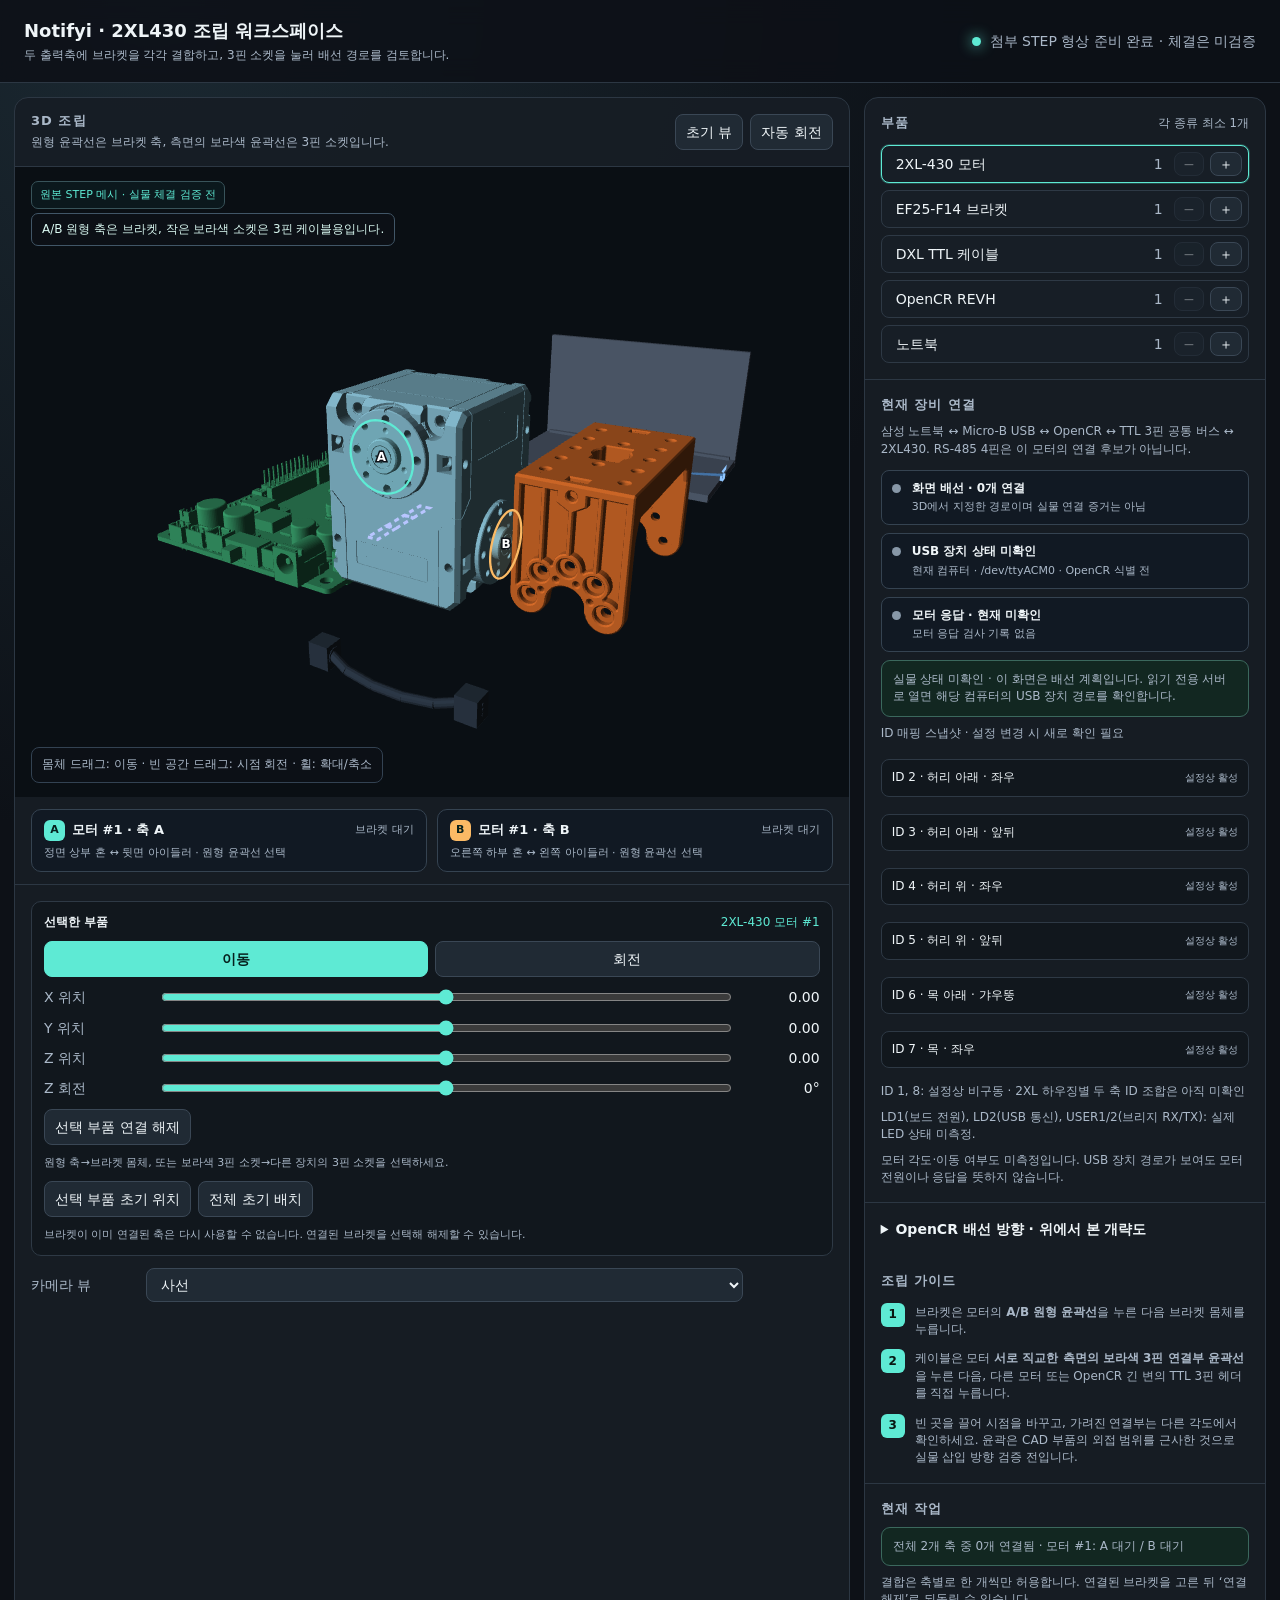
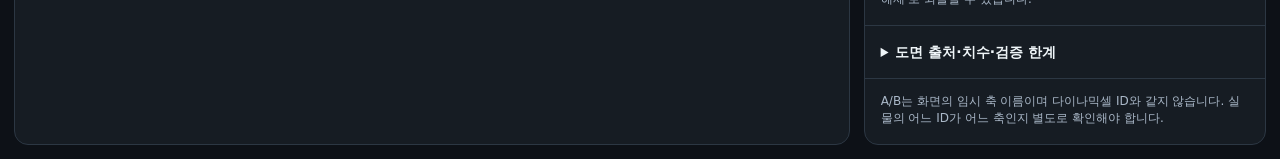
==== tools/digital_twin/index.html @ e7be5f81 "refactor: update laptop part label in digital twin tool" ====
<!doctype html>
<html lang="ko">
<head>
  <meta charset="utf-8" />
  <meta name="viewport" content="width=device-width, initial-scale=1" />
  <title>Notifyi · 2XL-430 3D Digital Twin</title>
  <style>
    :root { color-scheme: dark; --bg:#0d1117; --panel:#171d25; --line:#2c3743; --text:#eff5f8; --muted:#aab8c8; --cyan:#5eead4; --orange:#fbba65; }
    * { box-sizing:border-box; }
    body { margin:0; min-width:980px; background:radial-gradient(circle at 12% 0%,#1b2932,var(--bg) 40%); color:var(--text); font:14px/1.45 Inter,system-ui,-apple-system,"Apple SD Gothic Neo",sans-serif; }
    header { display:flex; justify-content:space-between; align-items:center; padding:18px 24px; border-bottom:1px solid var(--line); background:rgba(13,17,23,.88); backdrop-filter:blur(12px); }
    h1,h2,p { margin:0; } h1 { font-size:18px; } h2 { font-size:13px; color:var(--muted); text-transform:uppercase; letter-spacing:.08em; }
    .subtitle { color:var(--muted); font-size:12px; margin-top:3px; }
    .status { display:flex; gap:9px; align-items:center; color:var(--muted); } .dot { width:9px; height:9px; border-radius:50%; background:var(--orange); box-shadow:0 0 14px var(--orange); } .dot.live { background:var(--cyan); box-shadow:0 0 14px var(--cyan); }
    main { display:grid; grid-template-columns:minmax(620px,1.35fr) minmax(320px,.65fr); gap:14px; padding:14px; }
    .panel { min-width:0; overflow:hidden; border:1px solid var(--line); border-radius:14px; background:rgba(23,29,37,.94); }
    .panel-head { display:flex; justify-content:space-between; align-items:center; gap:12px; padding:14px 16px; border-bottom:1px solid var(--line); }
    .toolbar { display:flex; flex-wrap:wrap; gap:7px; } button,a,select { color:var(--text); background:#202a34; border:1px solid #3a4755; border-radius:8px; padding:7px 10px; cursor:pointer; font:inherit; text-decoration:none; } button:hover,a:hover { border-color:var(--cyan); } button.primary { color:#06201d; background:var(--cyan); border-color:var(--cyan); font-weight:700; }
    .viewport { position:relative; height:clamp(480px,70vh,700px); background:linear-gradient(180deg,#0b0f14,#111923); } canvas { display:block; width:100%; height:100%; cursor:grab; touch-action:none; } canvas.dragging { cursor:grabbing; }
    .port-overlay { position:absolute; inset:0; width:100%; height:100%; pointer-events:none; overflow:hidden; }
    .interface-region { fill:rgba(94,234,212,.08); stroke:#5eead4; stroke-width:2.3; vector-effect:non-scaling-stroke; pointer-events:all; cursor:crosshair; transition:fill .12s ease,stroke-width .12s ease; }
    .interface-region.axis-b { fill:rgba(251,186,101,.08); stroke:var(--orange); }
    .interface-region.provisional { stroke-dasharray:5 4; }
    .interface-region.ttl { fill:rgba(143,160,220,.13); stroke:#b8c5ff; stroke-width:3; }
    .interface-region:hover,.interface-region:focus-visible { fill:rgba(94,234,212,.32); stroke:#fff; stroke-width:3.5; outline:none; }
    .interface-region.ttl:hover,.interface-region.ttl:focus-visible { fill:rgba(169,182,237,.5); stroke:#fff; }
    .interface-region.pending { fill:rgba(251,191,36,.28); stroke:#fbbf24; stroke-dasharray:none; }
    .interface-region.compatible { stroke:#9cf4dd; stroke-dasharray:none; }
    .interface-region.occupied { fill:rgba(148,163,184,.14); stroke:#94a3b8; }
    .interface-region.wired { fill:rgba(142,197,255,.24); stroke:#8ec5ff; }
    .interface-region.incompatible { opacity:.2; pointer-events:none; }
    .interface-region.usb { fill:rgba(111,175,255,.13); stroke:#8ec5ff; }
    .interface-label { fill:#eff5f8; stroke:#0d1117; stroke-width:3px; paint-order:stroke; font-size:12px; font-weight:700; pointer-events:none; opacity:0; }
    .interface-symbol { fill:#fff; stroke:#0d1117; stroke-width:3px; paint-order:stroke; font-size:12px; font-weight:800; text-anchor:middle; dominant-baseline:central; pointer-events:none; }
    .interface-group:hover .interface-label,.interface-group:focus-within .interface-label,.interface-group.pending .interface-label { opacity:1; }
    .viewport-hint { position:absolute; left:16px; bottom:14px; max-width:490px; padding:8px 10px; color:var(--muted); border:1px solid #334252; border-radius:8px; background:rgba(13,17,23,.8); font-size:12px; pointer-events:none; }
    .stage-status { position:absolute; top:46px; left:16px; right:16px; width:max-content; max-width:calc(100% - 32px); padding:7px 10px; border:1px solid #415667; border-radius:7px; background:rgba(13,17,23,.9); color:#d9f8f1; font-size:12px; pointer-events:none; }
    .badge { position:absolute; top:14px; left:16px; padding:5px 8px; border:1px solid #38535a; border-radius:7px; background:rgba(12,27,31,.85); color:var(--cyan); font-size:11px; }
    .axis-guide { display:grid; grid-template-columns:repeat(2,minmax(0,1fr)); gap:10px; padding:12px 16px; border-bottom:1px solid var(--line); }
    .axis-card { border:1px solid #354351; border-radius:10px; padding:10px 12px; background:#111923; }
    .axis-card.mated { border-color:#4d8b79; background:#10231f; }
    .axis-card-head { display:flex; align-items:center; justify-content:space-between; gap:10px; }
    .axis-card strong { font-size:13px; }
    .axis-card small { color:var(--muted); font-size:11px; }
    .axis-card p { margin-top:4px; color:var(--muted); font-size:11px; }
    .axis-mark { display:inline-flex; align-items:center; justify-content:center; width:21px; height:21px; border-radius:6px; margin-right:7px; color:#06201d; background:var(--cyan); font-size:11px; }
    .axis-card[data-axis="B"] .axis-mark { background:var(--orange); }
    .axis-guide-action { grid-column:1/-1; display:flex; align-items:center; justify-content:space-between; gap:12px; color:var(--muted); font-size:11px; }
    .axis-guide-action button { padding:6px 10px; color:#06201d; background:var(--cyan); border-color:var(--cyan); font-weight:700; }
    .controls { display:grid; gap:12px; padding:16px; } .row { display:grid; grid-template-columns:105px 1fr 80px; align-items:center; gap:10px; } .row label { color:var(--muted); } .value { text-align:right; font-variant-numeric:tabular-nums; }
    input[type=range] { width:100%; accent-color:var(--cyan); } .check { display:flex; gap:8px; align-items:center; color:var(--muted); } input[type=checkbox] { accent-color:var(--cyan); }
    .editor { display:grid; gap:10px; padding:12px; border:1px solid #2e3945; border-radius:10px; background:#11171d; }
    .editor-head { display:flex; justify-content:space-between; align-items:center; gap:8px; } .editor-head strong { font-size:12px; } .editor-head small { color:var(--muted); }
    .part-list { display:grid; gap:7px; } .part-row { display:grid; grid-template-columns:1fr auto auto auto; align-items:center; gap:6px; padding:6px; border:1px solid #2e3945; border-radius:8px; background:#171e26; } .part-row.selected { border-color:var(--cyan); box-shadow:0 0 0 1px rgba(94,234,212,.22); } .part-name { padding:4px; text-align:left; background:transparent; border:0; } .part-count { min-width:20px; text-align:center; color:var(--muted); font-variant-numeric:tabular-nums; } .part-row button { padding:4px 8px; line-height:1; } .part-row button:disabled { cursor:not-allowed; opacity:.36; border-color:#3a4755; }
    .instance-list { grid-column:1/-1; display:flex; flex-wrap:wrap; gap:5px; padding:1px 4px 3px; } .instance-list button { padding:5px 9px; font-size:11px; color:var(--muted); background:#11171d; } .instance-list button.active { color:#0b211c; background:var(--cyan); border-color:var(--cyan); font-weight:700; }
    .mode-buttons { display:flex; gap:7px; } .mode-buttons button { flex:1; } .mode-buttons button.active { color:#06201d; background:var(--cyan); border-color:var(--cyan); font-weight:700; }
    .selection { color:var(--cyan); font-size:12px; } .editor-note { color:var(--muted); font-size:11px; }
    .metrics { display:grid; grid-template-columns:1fr 1fr; gap:9px; padding:0 16px 16px; } .metric { padding:10px; border:1px solid #2e3945; border-radius:9px; background:#11171d; } .metric span { display:block; color:var(--muted); font-size:11px; } .metric strong { display:block; margin-top:3px; font-size:15px; }
    .note { padding:14px 16px 16px; border-top:1px solid var(--line); color:var(--muted); font-size:12px; }
    .section { padding:16px; border-bottom:1px solid var(--line); } .section:last-child { border-bottom:0; } .section p { margin-top:8px; color:var(--muted); font-size:12px; }
    .workflow { display:grid; gap:11px; margin:12px 0 0; padding:0; list-style:none; } .workflow li { display:grid; grid-template-columns:24px 1fr; gap:10px; align-items:start; color:#dbe7ed; font-size:12px; } .workflow li span { display:flex; align-items:center; justify-content:center; width:24px; height:24px; border-radius:6px; color:#081712; background:var(--cyan); font-weight:800; } .workflow li p { margin:1px 0 0; }
    .summary { padding:10px 11px; border:1px solid #3b685d; border-radius:9px; background:#122721; color:#c9f5e5; font-size:12px; }
    .connection-checks { display:grid; gap:8px; margin-top:12px; }
    .connection-check { display:grid; grid-template-columns:10px 1fr; align-items:start; gap:10px; padding:9px 10px; border:1px solid #354351; border-radius:8px; background:#111923; }
    .connection-check .signal { width:9px; height:9px; margin-top:4px; border-radius:50%; background:#8797a7; }
    .connection-check[data-level="detected"] .signal { background:#5eead4; box-shadow:0 0 8px #5eead4; }
    .connection-check[data-level="planned"] .signal { background:#8ec5ff; }
    .connection-check[data-level="absent"] .signal { background:#fbba65; }
    .connection-check strong { display:block; font-size:12px; }
    .connection-check small { display:block; margin-top:2px; color:var(--muted); font-size:11px; }
    .reference-details summary { padding:16px; cursor:pointer; color:var(--text); font-weight:700; } .reference-details[open] summary { border-bottom:1px solid var(--line); } .reference-details .section { border-bottom:1px solid var(--line); }
    .file { display:flex; justify-content:space-between; gap:10px; align-items:center; margin-top:10px; padding:9px 10px; border:1px solid #2e3945; border-radius:8px; background:#11171d; font-size:12px; } .file small { color:var(--muted); }
    @media (max-width:1100px) { body { min-width:0; } main { grid-template-columns:1fr; } }
    @media (max-width:700px) { header { align-items:flex-start; flex-direction:column; gap:10px; padding:14px; } main { padding:8px; } .panel-head { align-items:flex-start; flex-direction:column; } .viewport { height:52vh; min-height:350px; } .axis-guide { grid-template-columns:1fr; } .controls { padding:10px; } .row { grid-template-columns:72px minmax(0,1fr) 54px; } .viewport-hint { right:12px; left:12px; font-size:11px; } }
    @media (prefers-reduced-motion:reduce) { .interface-region { transition:none; } }
  </style>
</head>
<body>
  <header>
    <div><h1>Notifyi · 2XL430 조립 워크스페이스</h1><p class="subtitle">두 출력축에 브라켓을 각각 결합하고, 3핀 소켓을 눌러 배선 경로를 검토합니다.</p></div>
    <div class="status"><span id="statusDot" class="dot"></span><span id="statusText">CAD 모델 로딩 중</span></div>
  </header>
  <main>
    <section class="panel">
      <div class="panel-head"><div><h2>3D 조립</h2><p class="subtitle">원형 윤곽선은 브라켓 축, 측면의 보라색 윤곽선은 3핀 소켓입니다.</p></div><div class="toolbar"><button id="resetBtn">초기 뷰</button><button id="autoBtn">자동 회전</button></div></div>
      <div class="viewport"><canvas id="gl" aria-label="2XL-430 모터, EF25-F14 브라켓, DXL TTL 케이블, OpenCR 보드와 노트북의 3D 배치"></canvas><svg id="portOverlay" class="port-overlay" aria-label="출력축과 전기 포트"></svg><div class="badge">원본 STEP 메시 · 실물 체결 검증 전</div><div id="stageStatus" class="stage-status" role="status" aria-live="polite">A/B 원형 축은 브라켓, 작은 보라색 소켓은 3핀 케이블용입니다.</div><div class="viewport-hint">몸체 드래그: 이동 · 빈 공간 드래그: 시점 회전 · 휠: 확대/축소</div></div>
      <div id="axisGuide" class="axis-guide" aria-label="출력축별 브라켓 연결 상태"></div>
      <div class="controls">
        <div class="editor"><div class="editor-head"><strong>선택한 부품</strong><span id="selectionValue" class="selection">모터 1</span></div><div class="mode-buttons"><button id="moveMode" class="active">이동</button><button id="rotateMode">회전</button></div>
          <div class="row"><label for="partX">X 위치</label><input id="partX" type="range" min="-4" max="4" step=".05" value="0"><span id="partXValue" class="value">0.00</span></div>
          <div class="row"><label for="partY">Y 위치</label><input id="partY" type="range" min="-3" max="3" step=".05" value="0"><span id="partYValue" class="value">0.00</span></div>
          <div class="row"><label for="partZ">Z 위치</label><input id="partZ" type="range" min="-3" max="3" step=".05" value="0"><span id="partZValue" class="value">0.00</span></div>
          <div class="row"><label for="partAngle">Z 회전</label><input id="partAngle" type="range" min="-180" max="180" step="1" value="0"><span id="partAngleValue" class="value">0°</span></div>
          <div class="toolbar"><button id="detachBtn">선택 부품 연결 해제</button></div>
          <p id="mateStatus" class="editor-note" aria-live="polite">원형 축→브라켓 몸체, 또는 보라색 3핀 소켓→다른 장치의 3핀 소켓을 선택하세요.</p>
          <div class="toolbar"><button id="resetPartBtn">선택 부품 초기 위치</button><button id="resetAllBtn">전체 초기 배치</button></div>
          <p class="editor-note">브라켓이 이미 연결된 축은 다시 사용할 수 없습니다. 연결된 브라켓을 선택해 해제할 수 있습니다.</p>
        </div>
        <div class="row"><label for="cameraView">카메라 뷰</label><select id="cameraView"><option value="perspective">사선</option><option value="sockets">3P 연결부 · −X/−Z</option><option value="front">정면 · A 출력</option><option value="back">뒷면 · A 지지</option><option value="side">오른쪽 · B 출력</option><option value="left">왼쪽 · B 지지</option><option value="top">위쪽</option></select><span></span></div>
      </div>
    </section>
    <aside class="panel">
      <div class="section"><div class="editor-head"><h2>부품</h2><small>각 종류 최소 1개</small></div><div id="partList" class="part-list" style="margin-top:12px"></div></div>
      <div class="section"><h2>현재 장비 연결</h2><p>삼성 노트북 ↔ Micro‑B USB ↔ OpenCR ↔ TTL 3핀 공통 버스 ↔ 2XL430. RS‑485 4핀은 이 모터의 연결 후보가 아닙니다.</p><div id="connectionChecks" class="connection-checks" aria-label="연결 상태: 화면 배선, USB 장치 경로, 모터 응답을 구분해 표시"></div><p id="hardwareStatus" class="summary" role="status">실물 상태 미확인 · 화면은 배선 계획입니다.</p><div id="jointMap" class="part-list" aria-label="코드의 다이나믹셀 ID 매핑"></div><p id="ledStatus">LD1(보드 전원), LD2(USB 통신), USER1/2(브리지 RX/TX): 실제 LED 상태 미측정.</p><p>모터 각도·이동 여부도 미측정입니다. USB 장치 경로가 보여도 모터 전원이나 응답을 뜻하지 않습니다.</p></div>
      <details class="reference-details"><summary>OpenCR 배선 방향 · 위에서 본 개략도</summary><div class="section"><svg viewBox="0 0 360 180" role="img" aria-label="왼쪽 전원 입력, 아래 왼쪽 TTL 3핀 세 개, 아래 오른쪽 RS485 4핀 세 개, 오른쪽 Micro-B USB가 있는 OpenCR 보드 개략도" style="width:100%;max-width:480px;background:#0e1b21;border:1px solid #34434e;border-radius:10px"><rect x="48" y="22" width="258" height="118" rx="10" fill="#173c32" stroke="#6bb897" stroke-width="2"/><text x="125" y="82" fill="#e6f4ee" font-size="16" font-weight="700">OpenCR REVH</text><rect x="7" y="70" width="40" height="22" fill="#b28c42"/><text x="5" y="61" fill="#d4dddc" font-size="12">외부 전원</text><rect x="306" y="66" width="45" height="22" fill="#688bb9"/><text x="303" y="58" fill="#d4dddc" font-size="12">USB Micro-B</text><g fill="#7e95d4"><rect x="60" y="138" width="29" height="22"/><rect x="93" y="138" width="29" height="22"/><rect x="126" y="138" width="29" height="22"/></g><g fill="#828c91"><rect x="184" y="138" width="29" height="22"/><rect x="217" y="138" width="29" height="22"/><rect x="250" y="138" width="29" height="22"/></g><text x="68" y="177" fill="#bdcafa" font-size="12">TTL 3P ×3</text><text x="198" y="177" fill="#c5d0d6" font-size="12">RS-485 4P ×3</text></svg><p>단자군의 상대 위치만 나타낸 안내도입니다. LED 위치·핀 번호·체결 치수는 이 그림에 표시하지 않았습니다. 실제 연결은 보드 인쇄와 제조사 핀맵을 대조하세요.</p></div></details>
      <div class="section"><h2>조립 가이드</h2><ol class="workflow"><li><span>1</span><p>브라켓은 모터의 <b>A/B 원형 윤곽선</b>을 누른 다음 브라켓 몸체를 누릅니다.</p></li><li><span>2</span><p>케이블은 모터 <b>서로 직교한 측면의 보라색 3핀 연결부 윤곽선</b>을 누른 다음, 다른 모터 또는 OpenCR 긴 변의 TTL 3핀 헤더를 직접 누릅니다.</p></li><li><span>3</span><p>빈 곳을 끌어 시점을 바꾸고, 가려진 연결부는 다른 각도에서 확인하세요. 윤곽은 CAD 부품의 외접 범위를 근사한 것으로 실물 삽입 방향 검증 전입니다.</p></li></ol></div>
      <div class="section"><h2>현재 작업</h2><p id="connectionSummary" class="summary">두 축 모두 비어 있습니다.</p><p>결합은 축별로 한 개씩만 허용합니다. 연결된 브라켓을 고른 뒤 ‘연결 해제’로 되돌릴 수 있습니다.</p></div>
      <details class="reference-details"><summary>도면 출처·치수·검증 한계</summary>
      <div class="section"><h2>채택 포맷</h2><div class="file"><span>2XL-430.step.stl</span><small>첨부 STEP 원본 크기</small></div><p>사용자가 제공한 2XL-430.stp를 배율 변경 없이 메시화했습니다. 다만 이 STEP는 앞서 받은 2XC-430.stp와 바이트 단위로 동일합니다. 두 제품의 외형 사양도 같지만, 파일명만으로 2XL 전용 형상임을 독립적으로 입증할 수는 없습니다.</p><div class="file"><span>EF25-F14.stp</span><small>1 solid · 768 faces</small></div><p>브라켓은 X430 계열 호환 프레임의 독립 메시입니다. 출력 혼과 반대편 지지부의 실제 체결 홀·볼트 규격은 이 화면으로 확정하지 않습니다.</p><div class="file"><span>X3P JST-JST 180mm cable</span><small>DXL TTL 3P</small></div><p>2XL430 기본 구성품인 X3P JST-JST 케이블을 기준으로 표시합니다. 모터와 OpenCR의 TTL 포트는 같은 멀티드롭 버스에 연결됩니다.</p><div class="file"><span>OpenCR_REVH.step</span><small>68 solids · 10311 faces</small></div><p>ROBOTIS 공식 OpenCR-Hardware 저장소의 REVH STEP에서 제공된 보드 모델입니다. 표시용으로 공식 STL을 사용했습니다.</p></div>
      <div class="section"><h2>형상 정보</h2><div class="metrics" style="padding:12px 0 0"><div class="metric"><span>2XL430 실제 사양</span><strong>36 × 46.5 × 36</strong></div><div class="metric"><span>DXL cable</span><strong>X3P / 180</strong></div><div class="metric"><span>OpenCR mesh bounds</span><strong>75.01 × 109.00 × 19.36</strong></div><div class="metric"><span>단위</span><strong>mm</strong></div></div></div>
      <div class="section"><h2>OpenCR 입출력</h2><p>REVH STEP의 `JST_B3B_EH_A` 3개는 모델 좌표 +X 긴 변, `JST_B4B_EH_A` 3개는 그 옆입니다. Micro‑B USB는 +Y 끝단입니다. 화면에는 3핀 TTL만 케이블 후보로 표시합니다. USB 5V는 보드 통신·업로드용이고, 외부 Battery/SMPS 입력은 5–24V입니다. TTL 헤더는 공통 버스이며 독립 제어 채널이나 모터 ID가 아닙니다. 2XL430에는 6.5–12.0V만 공급해야 합니다.</p></div>
      <div class="section"><h2>디지털 트윈 범위</h2><p>두 축을 A(+Z 혼↔−Z 아이들러), B(+X 혼↔−X 아이들러)로 나누어 브라켓을 한 축에 하나씩 배치합니다. 3핀 윤곽은 첨부 STEP의 S3B-EH 헤더/EHR-3 플러그 부품 두 쌍의 외접 범위를 기준으로 서로 직교한 −X/−Z 측면에 배치했습니다. 표시용 윤곽은 실제 삽입면·케이블 출구 방향의 측정값이 아닙니다. 브라켓 홀 중심·소켓 물리 정합·간섭·케이블 길이는 실물로 검증해야 합니다.</p></div>
      <div class="section"><h2>안전 경계</h2><p>이 페이지는 STL을 읽어 화면에 표시하는 시뮬레이션 전용입니다. OpenCR나 다이나믹셀에 쓰기 명령을 보내지 않습니다.</p><div class="toolbar" style="margin-top:12px"><a href="./assembly-2d.html">기존 2D 조립 뷰</a></div></div>
      </details>
      <div class="note">A/B는 화면의 임시 축 이름이며 다이나믹셀 ID와 같지 않습니다. 실물의 어느 ID가 어느 축인지 별도로 확인해야 합니다.</div>
    </aside>
  </main>
  <script>
    const canvas = document.getElementById('gl');
    const gl = canvas.getContext('webgl', { antialias: true, alpha: false });
    const partDefs = {
      motor: { label:'2XL-430 모터', mesh:'motor', color:[.32,.56,.64], base:[0,0,0] },
      bracket: { label:'EF25-F14 브라켓', mesh:'bracket', color:[.84,.42,.16], base:[1.9,0,0] },
      connector: { label:'DXL TTL 케이블', mesh:'connector', color:[.18,.23,.29], base:[.3,-1.6,1.2] },
      opencr: { label:'OpenCR REVH', mesh:'opencr', color:[.22,.62,.42], base:[-3.2,-1.6,-2.3], rot:[-90,0,0] },
      laptop: { label:'노트북', mesh:'laptop', color:[.35,.40,.48], base:[0,-1.6,-6.4] }
    };
    function makePart(key,index){const d=partDefs[key];return {id:`${key}-${index+1}`,key,pos:[d.base[0]+(index*.45),d.base[1]+(index*.25),d.base[2]],rot:d.rot?[...d.rot]:[0,0,0],stretch:1,mate:null,connection:null};}
    const state = { motor:null, bracket:null, connector:null, opencr:null, laptop:null, usbWire:null, workspace:null, yaw:.55, pitch:.35, distance:8, auto:false, transformMode:'move', selectedKey:'motor', selectedId:'motor-1', pendingPort:null, parts:{motor:[makePart('motor',0)],bracket:[makePart('bracket',0)],connector:[makePart('connector',0)],opencr:[makePart('opencr',0)],laptop:[makePart('laptop',0)]}, drag:null, lastFrame:null };
    const $ = id => document.getElementById(id);
    function compile(type, source) { const shader=gl.createShader(type); gl.shaderSource(shader,source); gl.compileShader(shader); if(!gl.getShaderParameter(shader,gl.COMPILE_STATUS)) throw new Error(gl.getShaderInfoLog(shader)); return shader; }
    const program = gl.createProgram();
    gl.attachShader(program, compile(gl.VERTEX_SHADER, `attribute vec3 a_position; attribute vec3 a_normal; uniform mat4 u_model; uniform mat4 u_view; uniform mat4 u_proj; varying vec3 v_normal; varying vec3 v_pos; void main(){ vec4 p=u_model*vec4(a_position,1.0); v_pos=p.xyz; v_normal=mat3(u_model)*a_normal; gl_Position=u_proj*u_view*p; }`));
    gl.attachShader(program, compile(gl.FRAGMENT_SHADER, `precision mediump float; varying vec3 v_normal; varying vec3 v_pos; uniform vec3 u_color; void main(){ vec3 n=normalize(v_normal); vec3 l=normalize(vec3(-.45,.7,1.0)); float light=.22+.78*max(dot(n,l),0.0); vec3 c=u_color*light; gl_FragColor=vec4(c,1.0); }`));
    gl.linkProgram(program); if(!gl.getProgramParameter(program,gl.LINK_STATUS)) throw new Error(gl.getProgramInfoLog(program)); gl.useProgram(program);
    const loc = { pos:gl.getAttribLocation(program,'a_position'), normal:gl.getAttribLocation(program,'a_normal'), model:gl.getUniformLocation(program,'u_model'), view:gl.getUniformLocation(program,'u_view'), proj:gl.getUniformLocation(program,'u_proj'), color:gl.getUniformLocation(program,'u_color') };
    const pickProgram=gl.createProgram();
    gl.attachShader(pickProgram,compile(gl.VERTEX_SHADER,`attribute vec3 a_position; uniform mat4 u_model,u_view,u_proj; void main(){gl_Position=u_proj*u_view*u_model*vec4(a_position,1.0);}`));
    gl.attachShader(pickProgram,compile(gl.FRAGMENT_SHADER,`precision mediump float; uniform vec3 u_id; void main(){gl_FragColor=vec4(u_id,1.0);}`));
    gl.linkProgram(pickProgram);if(!gl.getProgramParameter(pickProgram,gl.LINK_STATUS))throw new Error(gl.getProgramInfoLog(pickProgram));
    const pickLoc={pos:gl.getAttribLocation(pickProgram,'a_position'),model:gl.getUniformLocation(pickProgram,'u_model'),view:gl.getUniformLocation(pickProgram,'u_view'),proj:gl.getUniformLocation(pickProgram,'u_proj'),id:gl.getUniformLocation(pickProgram,'u_id')};
    const identity=()=>[1,0,0,0,0,1,0,0,0,0,1,0,0,0,0,1];
    function mul(a,b){const o=new Array(16).fill(0);for(let c=0;c<4;c++)for(let r=0;r<4;r++)for(let k=0;k<4;k++)o[c*4+r]+=a[k*4+r]*b[c*4+k];return o;}
    function perspective(fovy,aspect,near,far){const f=1/Math.tan(fovy/2), nf=1/(near-far);return [f/aspect,0,0,0,0,f,0,0,0,0,(far+near)*nf,-1,0,0,2*far*near*nf,0];}
    function lookAt(eye,center,up){let z=[eye[0]-center[0],eye[1]-center[1],eye[2]-center[2]];let zl=Math.hypot(...z);z=z.map(v=>v/zl);let x=[up[1]*z[2]-up[2]*z[1],up[2]*z[0]-up[0]*z[2],up[0]*z[1]-up[1]*z[0]];let xl=Math.hypot(...x);x=x.map(v=>v/xl);let y=[z[1]*x[2]-z[2]*x[1],z[2]*x[0]-z[0]*x[2],z[0]*x[1]-z[1]*x[0]];return [x[0],y[0],z[0],0,x[1],y[1],z[1],0,x[2],y[2],z[2],0,-x[0]*eye[0]-x[1]*eye[1]-x[2]*eye[2],-y[0]*eye[0]-y[1]*eye[1]-y[2]*eye[2],-z[0]*eye[0]-z[1]*eye[1]-z[2]*eye[2],1];}
    function translate(x,y,z){const m=identity();m[12]=x;m[13]=y;m[14]=z;return m;} function scale(x,y,z){const m=identity();m[0]=x;m[5]=y;m[10]=z;return m;} function rx(a){const c=Math.cos(a),s=Math.sin(a);return [1,0,0,0,0,c,s,0,0,-s,c,0,0,0,0,1];} function ry(a){const c=Math.cos(a),s=Math.sin(a);return [c,0,-s,0,0,1,0,0,s,0,c,0,0,0,0,1];} function rz(a){const c=Math.cos(a),s=Math.sin(a);return [c,s,0,0,-s,c,0,0,0,0,1,0,0,0,0,1];}
    function parseSTL(buf){const dv=new DataView(buf);const n=dv.getUint32(80,true);const verts=new Float32Array(n*9), norms=new Float32Array(n*9);let min=[Infinity,Infinity,Infinity],max=[-Infinity,-Infinity,-Infinity];for(let i=0;i<n;i++){const off=84+i*50;const no=[dv.getFloat32(off,true),dv.getFloat32(off+4,true),dv.getFloat32(off+8,true)];for(let v=0;v<3;v++){const p=[dv.getFloat32(off+12+v*12,true),dv.getFloat32(off+16+v*12,true),dv.getFloat32(off+20+v*12,true)];for(let k=0;k<3;k++){verts[i*9+v*3+k]=p[k];norms[i*9+v*3+k]=no[k];min[k]=Math.min(min[k],p[k]);max[k]=Math.max(max[k],p[k]);}}}const center=min.map((v,k)=>(v+max[k])/2);const radius=Math.max(...max.map((v,k)=>Math.abs(v-min[k])/2));for(let i=0;i<verts.length;i+=3){verts[i]-=center[0];verts[i+1]-=center[1];verts[i+2]-=center[2];}return {verts,norms,center,radius,n};}
    function createBuffer(data){const b=gl.createBuffer();gl.bindBuffer(gl.ARRAY_BUFFER,b);gl.bufferData(gl.ARRAY_BUFFER,data,gl.STATIC_DRAW);return b;}
    async function loadMesh(url){const response=await fetch(url);const model=parseSTL(await response.arrayBuffer());model.vbuf=createBuffer(model.verts);model.nbuf=createBuffer(model.norms);return model;}
    function addTri(v,n,a,b,c,normal){[a,b,c].forEach(p=>v.push(p[0],p[1],p[2]));for(let i=0;i<3;i++)n.push(normal[0],normal[1],normal[2]);}
    function addBox(v,n,center,half){const [x,y,z]=center,[hx,hy,hz]=half;const p=[[x-hx,y-hy,z-hz],[x+hx,y-hy,z-hz],[x+hx,y+hy,z-hz],[x-hx,y+hy,z-hz],[x-hx,y-hy,z+hz],[x+hx,y-hy,z+hz],[x+hx,y+hy,z+hz],[x-hx,y+hy,z+hz]];[[[0,1,2],[0,0,-1]],[[0,2,3],[0,0,-1]],[[4,6,5],[0,0,1]],[[4,7,6],[0,0,1]],[[0,4,5],[-1,0,0]],[[0,5,1],[-1,0,0]],[[1,5,6],[1,0,0]],[[1,6,2],[1,0,0]],[[2,6,7],[0,1,0]],[[2,7,3],[0,1,0]],[[3,7,4],[ -1,0,0]],[[3,4,0],[-1,0,0]]].forEach(face=>{const [a,b,c]=face[0];addTri(v,n,p[a],p[b],p[c],face[1]);});}
    function addTubeSegment(verts,norms,a,b,radius,segments=10){const d=[b[0]-a[0],b[1]-a[1],b[2]-a[2]],length=Math.hypot(...d);if(!length)return;const direction=d.map(value=>value/length),helper=Math.abs(direction[1])<.85?[0,1,0]:[1,0,0];let axisU=[direction[1]*helper[2]-direction[2]*helper[1],direction[2]*helper[0]-direction[0]*helper[2],direction[0]*helper[1]-direction[1]*helper[0]];const uLength=Math.hypot(...axisU);axisU=axisU.map(value=>value/uLength);const axisV=[direction[1]*axisU[2]-direction[2]*axisU[1],direction[2]*axisU[0]-direction[0]*axisU[2],direction[0]*axisU[1]-direction[1]*axisU[0]];for(let i=0;i<segments;i++){const a0=i*Math.PI*2/segments,a1=(i+1)*Math.PI*2/segments,c0=Math.cos(a0),s0=Math.sin(a0),c1=Math.cos(a1),s1=Math.sin(a1);const radial0=[axisU[0]*c0+axisV[0]*s0,axisU[1]*c0+axisV[1]*s0,axisU[2]*c0+axisV[2]*s0],radial1=[axisU[0]*c1+axisV[0]*s1,axisU[1]*c1+axisV[1]*s1,axisU[2]*c1+axisV[2]*s1];const p0=[a[0]+radial0[0]*radius,a[1]+radial0[1]*radius,a[2]+radial0[2]*radius],p1=[b[0]+radial0[0]*radius,b[1]+radial0[1]*radius,b[2]+radial0[2]*radius],p2=[b[0]+radial1[0]*radius,b[1]+radial1[1]*radius,b[2]+radial1[2]*radius],p3=[a[0]+radial1[0]*radius,a[1]+radial1[1]*radius,a[2]+radial1[2]*radius],normal=[(radial0[0]+radial1[0])*.5,(radial0[1]+radial1[1])*.5,(radial0[2]+radial1[2])*.5];addTri(verts,norms,p0,p1,p2,normal);addTri(verts,norms,p0,p2,p3,normal);}}
    function createConnectorMesh(){const verts=[],norms=[],path=[[-18,0,0],[-12,-1.5,1.8],[-4,-2.4,2.4],[4,-2.4,2.4],[12,-1.5,1.8],[18,0,0]];addTubeSegment(verts,norms,[-20,0,0],[-17,0,0],2.1,12);for(let i=0;i<path.length-1;i++)addTubeSegment(verts,norms,path[i],path[i+1],1.2,12);addTubeSegment(verts,norms,[17,0,0],[20,0,0],2.1,12);addBox(verts,norms,[-20,0,0],[2.8,3.2,2.6]);addBox(verts,norms,[20,0,0],[2.8,3.2,2.6]);[-1.25,0,1.25].forEach(offset=>{addTubeSegment(verts,norms,[-22.9,offset,0],[-20.8,offset,0],.42,8);addTubeSegment(verts,norms,[20.8,offset,0],[22.9,offset,0],.42,8);});const model={verts:new Float32Array(verts),norms:new Float32Array(norms),n:verts.length/9,radius:Math.hypot(23,3.5,2.5),center:[0,0,0]};model.vbuf=createBuffer(model.verts);model.nbuf=createBuffer(model.norms);return model;}
    function makeProceduralMesh(verts,norms){const model={verts:new Float32Array(verts),norms:new Float32Array(norms),n:verts.length/9};model.vbuf=createBuffer(model.verts);model.nbuf=createBuffer(model.norms);return model;}
    function createLaptopMesh(){const verts=[],norms=[];addBox(verts,norms,[0,0,0],[42,1.4,25]);addBox(verts,norms,[0,23,-24],[42,23,1.2]);addBox(verts,norms,[0,1.9,-22],[40,.7,1.2]);return makeProceduralMesh(verts,norms);}
    function createUsbWireMesh(){const verts=[],norms=[];addTubeSegment(verts,norms,[-20,0,0],[20,0,0],.85,12);return makeProceduralMesh(verts,norms);}
    async function load(){const [motor,bracket,opencr]=await Promise.all([loadMesh('./assets/2XL-430.step.stl'),loadMesh('./assets/EF25-F14.stp.stl'),loadMesh('./assets/OpenCR_REVH.stl')]);state.motor=motor;state.bracket=bracket;state.opencr=opencr;state.connector=createConnectorMesh();state.laptop=createLaptopMesh();state.usbWire=createUsbWireMesh();$('statusText').textContent='첨부 STEP 형상 준비 완료 · 체결은 미검증';$('statusDot').classList.add('live');renderPartList();updateSelectionControls();draw();loadWorkspaceStatus();}
    const configuredJoints=[['2','waist_lower_yaw','허리 아래 · 좌우'],['3','waist_lower_pitch','허리 아래 · 앞뒤'],['4','waist_upper_yaw','허리 위 · 좌우'],['5','waist_upper_pitch','허리 위 · 앞뒤'],['6','neck_roll','목 아래 · 갸우뚱'],['7','neck_yaw','목 · 좌우']];
    function renderJointMap(data){const joints=data?.joints?.length?data.joints:configuredJoints.map(([id,name,label])=>({id:Number(id),name,label}));const map=$('jointMap'),signature=JSON.stringify([joints,data?.unused_ids]);if(map.dataset.signature===signature)return;map.dataset.signature=signature;map.replaceChildren();const heading=document.createElement('p');heading.textContent=data?'설정 파일에서 읽은 ID · 물리적 하우징 쌍은 미확인':'ID 매핑 스냅샷 · 설정 변경 시 새로 확인 필요';map.append(heading);for(const joint of joints){const item=document.createElement('div');item.className='file';const name=document.createElement('span');name.textContent=`ID ${joint.id} · ${joint.label||joint.name}`;const zero=document.createElement('small');zero.textContent=joint.zero_position!=null?`zero ${joint.zero_position} ticks`:'설정상 활성';item.append(name,zero);map.append(item);}const rest=document.createElement('p');rest.textContent=`ID ${data?.unused_ids?.join(', ')||'1, 8'}: 설정상 비구동 · 2XL 하우징별 두 축 ID 조합은 아직 미확인`;map.append(rest);}
    function renderConnectionChecks(){
      const data=state.workspace, probe=data?.motor_probe, planned=state.parts.connector.filter(item=>item.connection).length;
      const expected=data?.active_ids||[2,3,4,5,6,7],responding=new Set(probe?.responding_ids||[]);
      const allResponded=expected.length>0&&expected.every(id=>responding.has(id));
      const motorLevel=probe?.fresh?(allResponded?'detected':'absent'):'unknown';
      const motorText=probe?.fresh?(allResponded?`설정된 ID ${expected.join(', ')} 전부 응답`:`${expected.filter(id=>responding.has(id)).length}/${expected.length}개 ID 응답 · 미응답 ${expected.filter(id=>!responding.has(id)).join(', ')||'없음'}`):probe?`마지막 검사 ${new Date(probe.checked_at*1000).toLocaleTimeString()} · 현재 상태 미확인`:'모터 응답 검사 기록 없음';
      const rows=[
        {level:planned?'planned':'unknown',title:`화면 배선 · ${planned}개 연결`,detail:'3D에서 지정한 경로이며 실물 연결 증거는 아님'},
        {level:data?.port_present?'detected':data?'absent':'unknown',title:data?.port_present?'USB 장치 경로 감지':data?'설정된 USB 장치 경로 없음':'USB 장치 상태 미확인',detail:`${data?.host||'현재 컴퓨터'} · ${data?.bus?.port||'/dev/ttyACM0'} · OpenCR 식별 전`},
        {level:motorLevel,title:`모터 응답 · ${motorLevel==='detected'?'검사 시 확인':motorLevel==='absent'?'일부/전체 미응답':'현재 미확인'}`,detail:motorText}
      ];
      const container=$('connectionChecks'),signature=JSON.stringify(rows);
      if(container.dataset.signature===signature)return;
      container.dataset.signature=signature;container.replaceChildren();
      for(const row of rows){const card=document.createElement('div');card.className='connection-check';card.dataset.level=row.level;const signal=document.createElement('span');signal.className='signal';signal.setAttribute('aria-hidden','true');const body=document.createElement('div');const title=document.createElement('strong');title.textContent=row.title;const detail=document.createElement('small');detail.textContent=row.detail;body.append(title,detail);card.append(signal,body);container.append(card);}
    }
    let statusTimer=null;
    async function loadWorkspaceStatus(){renderJointMap(null);async function refresh(){try{const response=await fetch('/api/workspace',{cache:'no-store'});if(!response.ok)throw new Error(`HTTP ${response.status}`);const data=await response.json();state.workspace=data;renderJointMap(data);renderConnectionChecks();const port=data?.bus?.port||'/dev/ttyACM0',host=data?.host||'현재 컴퓨터';$('hardwareStatus').textContent=data.port_present?`${host}: ${port} 경로 확인 · 보드 식별과 모터 응답은 별도 상태 참조`:`${host}: ${port} 장치 경로 없음 · 삼성 노트북 연결 상태는 이 컴퓨터에서 확인 불가`;return true;}catch{state.workspace=null;renderConnectionChecks();$('hardwareStatus').textContent='실물 상태 미확인 · 이 화면은 배선 계획입니다. 읽기 전용 서버로 열면 해당 컴퓨터의 USB 장치 경로를 확인합니다.';if(statusTimer){clearInterval(statusTimer);statusTimer=null;}return false;}}if(await refresh()&&location.protocol.startsWith('http'))statusTimer=setInterval(refresh,3000);}
    function resize(){const dpr=Math.min(2,devicePixelRatio||1),w=canvas.clientWidth*dpr,h=canvas.clientHeight*dpr;if(canvas.width!==w||canvas.height!==h){canvas.width=w;canvas.height=h;gl.viewport(0,0,w,h);}}
    function drawMesh(mesh,model,color){gl.bindBuffer(gl.ARRAY_BUFFER,mesh.vbuf);gl.enableVertexAttribArray(loc.pos);gl.vertexAttribPointer(loc.pos,3,gl.FLOAT,false,0,0);gl.bindBuffer(gl.ARRAY_BUFFER,mesh.nbuf);gl.enableVertexAttribArray(loc.normal);gl.vertexAttribPointer(loc.normal,3,gl.FLOAT,false,0,0);gl.uniformMatrix4fv(loc.model,false,new Float32Array(model));gl.uniform3f(loc.color,color[0],color[1],color[2]);gl.drawArrays(gl.TRIANGLES,0,mesh.n*3);}
    function partModel(part){const unit=1/state.motor.radius;const rotation=mul(rz(part.rot[2]*Math.PI/180),mul(ry(part.rot[1]*Math.PI/180),rx(part.rot[0]*Math.PI/180)));const stretch=part.key==='connector'?part.stretch||1:1;return mul(translate(part.pos[0],part.pos[1],part.pos[2]),mul(rotation,scale(unit*stretch,unit,unit)));}
    function partMesh(part){return state[partDefs[part.key].mesh];}
    function partColor(part){const c=part.key==='connector'&&part.connection?[.26,.50,.82]:partDefs[part.key].color;if(part.id===state.selectedId&&part.key===state.selectedKey)return [Math.min(1,c[0]+.22),Math.min(1,c[1]+.2),Math.min(1,c[2]+.2)];return c;}
    function visibleParts(){return Object.keys(state.parts).flatMap(key=>state.parts[key]);}
    function findPart(key,id){return state.parts[key].find(part=>part.id===id)||null;}
    function rotateOffset(offset,angle){const a=angle*Math.PI/180,c=Math.cos(a),s=Math.sin(a);return [offset[0]*c-offset[1]*s,offset[0]*s+offset[1]*c,offset[2]];}
    function transformPoint(model,point){return [model[0]*point[0]+model[4]*point[1]+model[8]*point[2]+model[12],model[1]*point[0]+model[5]*point[1]+model[9]*point[2]+model[13],model[2]*point[0]+model[6]*point[1]+model[10]*point[2]+model[14]];}
    // STEP 메시의 중심 보정값은 x/z +0.45 mm. A/B 혼·아이들러의 중심은 CAD 컴포넌트 외접 범위에서 읽었다.
    // 브라켓의 실제 볼트 패턴 정합은 아직 검증되지 않았다.
    const axisMounts={A:{center:[-0.45,12,-0.45],rotation:[0,0,0],description:'정면 상부 혼 ↔ 뒷면 아이들러'},B:{center:[-0.45,-12,-0.45],rotation:[0,90,180],description:'오른쪽 하부 혼 ↔ 왼쪽 아이들러'}};
    const bracketPivot=[0,-11,0];
    const connectionPorts={
      motor:[
        {name:'3P · −X 측면',kind:'ttl',point:[-16.85,3.85,-5.85]},
        {name:'3P · −Z 측면',kind:'ttl',point:[-5.85,-3.85,-16.85]},
        {name:'축 A · 출력',kind:'mechanical',axis:'A',point:[-0.45,12,20.45]},
        {name:'축 A · 아이들러',kind:'mechanical',axis:'A',point:[-0.45,12,-20.45]},
        {name:'축 B · 출력',kind:'mechanical',axis:'B',point:[20.45,-12,-0.45]},
        {name:'축 B · 아이들러',kind:'mechanical',axis:'B',point:[-20.45,-12,-0.45]}
      ],
      bracket:[
        {name:'축 체결쌍',kind:'mechanical',point:bracketPivot}
      ],
      opencr:[
        {name:'TTL 1 · 공통 버스',kind:'ttl',point:[34.9,-19.8,1.8]},
        {name:'TTL 2 · 공통 버스',kind:'ttl',point:[34.9,-9.1,1.8]},
        {name:'TTL 3 · 공통 버스',kind:'ttl',point:[34.9,1.2,1.8]},
        {name:'Micro-B USB · 노트북',kind:'usb',point:[2.1,54.5,-1.5]}
      ],
      laptop:[{name:'USB · OpenCR',kind:'usb',point:[42,1.5,0]}]
    };
    function portsFor(part){return connectionPorts[part.key]||[];}
    function partAnchor(part,index){const port=portsFor(part)[index]||portsFor(part)[0];return transformPoint(partModel(part),port?port.point:[0,0,0]);}
    function cablePortIndexes(part){return portsFor(part).map((port,index)=>port.kind==='ttl'?index:null).filter(index=>index!==null);}
    function partCenter(part){return [part.pos[0],part.pos[1],part.pos[2]];}
    function pointDistance(a,b){return Math.hypot(a[0]-b[0],a[1]-b[1],a[2]-b[2]);}
    function nearestPart(part,key){return state.parts[key].filter(candidate=>candidate.id!==part.id).sort((a,b)=>pointDistance(partCenter(part),partCenter(a))-pointDistance(partCenter(part),partCenter(b)))[0]||null;}
    function nearestAnchorIndex(part,target){const indexes=cablePortIndexes(part);return indexes.sort((a,b)=>pointDistance(partAnchor(part,a),target)-pointDistance(partAnchor(part,b),target))[0]??0;}
    function setMateStatus(message){$('mateStatus').textContent=message;$('stageStatus').textContent=message;}
    function alignBracketToMotor(bracket,motor,axis){
      const mount=axisMounts[axis],unit=1/state.motor.radius;
      const axisWorld=transformPoint(partModel(motor),mount.center);
      bracket.rot=[motor.rot[0]+mount.rotation[0],motor.rot[1]+mount.rotation[1],motor.rot[2]+mount.rotation[2]];
      const rotation=mul(rz(bracket.rot[2]*Math.PI/180),mul(ry(bracket.rot[1]*Math.PI/180),rx(bracket.rot[0]*Math.PI/180)));
      const offset=transformPoint(rotation,bracketPivot.map(v=>v*unit));
      bracket.pos=axisWorld.map((v,i)=>v-offset[i]);
    }
    function updateMatedParts(){state.parts.bracket.forEach(bracket=>{if(!bracket.mate)return;const parent=findPart('motor',bracket.mate.parentId);if(!parent){bracket.mate=null;return;}alignBracketToMotor(bracket,parent,bracket.mate.axis);});}
    function updateCablePart(cable){if(!cable.connection)return;const a=findPart(cable.connection.a.key,cable.connection.a.id),b=findPart(cable.connection.b.key,cable.connection.b.id);if(!a||!b){cable.connection=null;cable.stretch=1;return;}const pa=partAnchor(a,cable.connection.a.anchor),pb=partAnchor(b,cable.connection.b.anchor),dx=pb[0]-pa[0],dy=pb[1]-pa[1],dz=pb[2]-pa[2],length=Math.hypot(dx,dy,dz);cable.pos=[(pa[0]+pb[0])/2,(pa[1]+pb[1])/2,(pa[2]+pb[2])/2];cable.rot[1]=Math.atan2(-dz,Math.hypot(dx,dy))*180/Math.PI;cable.rot[2]=Math.atan2(dy,dx)*180/Math.PI;cable.stretch=Math.max(.25,length/(40/state.motor.radius));}
    function updateConnections(){updateMatedParts();state.parts.connector.forEach(updateCablePart);}
    function usbLinkModel(){const a=partAnchor(state.parts.laptop[0],0),b=partAnchor(state.parts.opencr[0],3),dx=b[0]-a[0],dy=b[1]-a[1],dz=b[2]-a[2],length=Math.hypot(dx,dy,dz);return partModel({key:'connector',pos:[(a[0]+b[0])/2,(a[1]+b[1])/2,(a[2]+b[2])/2],rot:[0,Math.atan2(-dz,Math.hypot(dx,dy))*180/Math.PI,Math.atan2(dy,dx)*180/Math.PI],stretch:Math.max(.1,length/(40/state.motor.radius))});}
    let autoFrame=null;
    function draw(){if(!state.motor||!state.bracket||!state.opencr||!state.laptop)return;updateConnections();resize();gl.enable(gl.DEPTH_TEST);gl.clearColor(.04,.06,.08,1);gl.clear(gl.COLOR_BUFFER_BIT|gl.DEPTH_BUFFER_BIT);gl.useProgram(program);const aspect=canvas.width/canvas.height;let dist=state.distance;let eye=[Math.cos(state.pitch)*Math.sin(state.yaw)*dist,Math.sin(state.pitch)*dist,Math.cos(state.pitch)*Math.cos(state.yaw)*dist];let view=lookAt(eye,[.0,0,0],[0,1,0]);let proj=perspective(Math.PI/4,aspect,.01,100);state.lastFrame={view,proj,eye};gl.uniformMatrix4fv(loc.view,false,new Float32Array(view));gl.uniformMatrix4fv(loc.proj,false,new Float32Array(proj));visibleParts().forEach(part=>drawMesh(partMesh(part),partModel(part),partColor(part)));drawMesh(state.usbWire,usbLinkModel(),[.32,.54,.78]);updatePortOverlay();renderAxisGuide();renderConnectionChecks();if(state.auto&&autoFrame===null){autoFrame=requestAnimationFrame(()=>{autoFrame=null;state.yaw+=.008;draw();});}}
    let axisGuideMarkup='';
    function renderAxisGuide(){const selected=selectedPart(),motor=selected?.key==='motor'?selected:selected?.mate?findPart('motor',selected.mate.parentId):state.parts.motor[0];if(!motor)return;const motorNumber=state.parts.motor.indexOf(motor)+1;const entries=Object.entries(axisMounts).map(([axis,mount])=>{const bracket=state.parts.bracket.find(part=>part.mate?.parentId===motor.id&&part.mate.axis===axis);return `<div class="axis-card ${bracket?'mated':''}" data-axis="${axis}"><div class="axis-card-head"><strong><span class="axis-mark">${axis}</span>모터 #${motorNumber} · 축 ${axis}</strong><small>${bracket?'브라켓 연결됨':'브라켓 대기'}</small></div><p>${mount.description} · ${bracket?`브라켓 #${state.parts.bracket.indexOf(bracket)+1}`:'원형 윤곽선 선택'}</p></div>`;});const needsBracket=Object.keys(axisMounts).some(axis=>!state.parts.bracket.some(part=>part.mate?.parentId===motor.id&&part.mate.axis===axis))&&!state.parts.bracket.some(part=>!part.mate);const markup=entries.join('')+(needsBracket?'<div class="axis-guide-action"><span>빈 축에 놓을 브라켓이 더 필요합니다.</span><button type="button" data-action="add-bracket">＋ 브라켓 추가</button></div>':'');if(axisGuideMarkup!==markup){axisGuideMarkup=markup;$('axisGuide').innerHTML=markup;$('axisGuide').querySelector('[data-action="add-bracket"]')?.addEventListener('click',()=>addPart('bracket'));}const connected=state.parts.bracket.filter(part=>part.mate).length,capacity=state.parts.motor.length*2;$('connectionSummary').textContent=`전체 ${capacity}개 축 중 ${connected}개 연결됨 · 모터 #${motorNumber}: ${Object.keys(axisMounts).map(axis=>`${axis} ${state.parts.bracket.some(part=>part.mate?.parentId===motor.id&&part.mate.axis===axis)?'연결':'대기'}`).join(' / ')}`;}
    function selectedPart(){return state.parts[state.selectedKey].find(part=>part.id===state.selectedId)||state.parts[state.selectedKey][0];}
    function selectPart(key,id){state.selectedKey=key;state.selectedId=id;updateSelectionControls();renderPartList();draw();}
    function renderPartList(){const list=$('partList');if(!list)return;list.innerHTML=Object.keys(partDefs).map(key=>{const d=partDefs[key],parts=state.parts[key],selected=state.selectedKey===key;const instances=parts.length>1?`<div class="instance-list">${parts.map((part,index)=>`<button data-action="instance" data-id="${part.id}" class="${selected&&state.selectedId===part.id?'active':''}" aria-label="${d.label} #${index+1}${part.mate?` 축 ${part.mate.axis} 연결됨`:''} 선택">#${index+1}${part.mate?` · 축 ${part.mate.axis}`:''}</button>`).join('')}</div>`:'';return `<div class="part-row ${selected?'selected':''}" data-key="${key}"><button class="part-name" data-action="select">${d.label}</button><span class="part-count">${parts.length}</span><button data-action="remove" aria-label="${d.label} 마지막 부품 삭제" title="${parts.length===1?'최소 1개라 삭제할 수 없습니다':'마지막 인스턴스 삭제'}" ${parts.length===1?'disabled':''}>−</button><button data-action="add" aria-label="${d.label} 추가" title="부품 추가">＋</button>${instances}</div>`;}).join('');}
    function updateSelectionControls(){const part=selectedPart();if(!part)return;updateConnections();const number=state.parts[state.selectedKey].indexOf(part)+1;$('selectionValue').textContent=`${partDefs[state.selectedKey].label} #${number}`;['X','Y','Z'].forEach((axis,i)=>{$(`part${axis}`).value=part.pos[i];$(`part${axis}Value`).textContent=part.pos[i].toFixed(2);});$('partAngle').value=part.rot[2];$('partAngleValue').textContent=`${Math.round(part.rot[2])}°`;$('moveMode').classList.toggle('active',state.transformMode==='move');$('rotateMode').classList.toggle('active',state.transformMode==='rotate');}
    function addPart(key){const part=makePart(key,state.parts[key].length);state.parts[key].push(part);selectPart(key,part.id);}
    function removePart(key){if(state.parts[key].length<=1){$('statusText').textContent='각 부품은 최소 1개를 유지합니다';return;}const removed=state.parts[key].pop();state.parts.bracket.forEach(part=>{if(part.mate?.parentId===removed.id)part.mate=null;});state.parts.connector.forEach(part=>{if(part.connection&&(part.connection.a.id===removed.id||part.connection.b.id===removed.id)){part.connection=null;part.stretch=1;}});if(state.selectedKey===key&&state.selectedId===removed.id)selectPart(key,state.parts[key][0].id);else{renderPartList();draw();}}
    function detachPart(part){if(part.mate){const axis=part.mate.axis;part.mate=null;setMateStatus(`축 ${axis} 브라켓 연결을 해제했습니다.`);}if(part.key==='motor'){const attached=state.parts.bracket.filter(bracket=>bracket.mate?.parentId===part.id);attached.forEach(bracket=>bracket.mate=null);if(attached.length)setMateStatus(`${attached.length}개 브라켓을 모터에서 해제했습니다.`);}if(part.connection){part.connection=null;part.stretch=1;setMateStatus('케이블 연결을 해제했습니다.');}}
    function resetPart(part){detachPart(part);const index=state.parts[part.key].indexOf(part);const fresh=makePart(part.key,index);part.pos=fresh.pos;part.rot=fresh.rot;part.stretch=fresh.stretch;part.mate=null;part.connection=null;updateSelectionControls();renderPartList();draw();}
    function resetAllParts(){Object.keys(state.parts).forEach(key=>state.parts[key]=state.parts[key].map((part,index)=>makePart(key,index)));state.pendingPort=null;selectPart(state.selectedKey,state.parts[state.selectedKey][0].id);}
    function snapBracket(bracket,motor,axis){alignBracketToMotor(bracket,motor,axis);bracket.mate={parentId:motor.id,axis};setMateStatus(`축 ${axis}에 브라켓을 연결했습니다. 반대편 지지부도 같은 축으로 취급합니다.`);}
    function samePort(a,b){return a&&b&&a.key===b.key&&a.id===b.id&&a.anchor===b.anchor;}
    function portInUse(port,ignoreCableId=null){if(port.kind==='usb')return true;return state.parts.connector.find(cable=>cable.id!==ignoreCableId&&cable.connection&&([cable.connection.a,cable.connection.b].some(end=>samePort(end,port))));}
    function portLabel(part,index){const port=portsFor(part)[index];const number=state.parts[part.key].indexOf(part)+1;const name={motor:`M${number}`,bracket:'Bracket',opencr:'OpenCR',laptop:'노트북'}[part.key];return `${name} · ${port?.name||'PORT'}`;}
    function projectWorldPoint(point){return projectPoint(identity(),point);}
    function mechanicalPortInUse(port){const part=findPart(port.key,port.id);if(!part||port.kind!=='mechanical')return false;if(part.key==='bracket')return Boolean(part.mate);const axis=portsFor(part)[port.anchor]?.axis;return state.parts.bracket.some(bracket=>bracket.mate?.parentId===part.id&&bracket.mate.axis===axis);}
    function validPortPair(first,second){if(!first||!second||first.kind!==second.kind)return false;if(first.key===second.key&&first.id===second.id)return false;if(first.kind==='mechanical')return new Set([first.key,second.key]).size===2&&[first.key,second.key].every(key=>key==='motor'||key==='bracket');if(first.kind==='ttl')return (first.key==='motor'||first.key==='opencr')&&(second.key==='motor'||second.key==='opencr')&&!(first.key==='opencr'&&second.key==='opencr');return false;}
    const svgNS='http://www.w3.org/2000/svg';
    const interfaces={
      motor:[
        // S3B-EH/EHR-3 컴포넌트의 조립 위치와 외접 범위에서 근사한 클릭 윤곽이다.
        {anchor:0,name:'3P · −X 측면 연결부 (CAD 부품 외접)',normal:[-1,0,0],shape:'socket',provisional:true,corners:[[-16.85,0.3,-10.6],[-16.85,7.4,-10.6],[-16.85,7.4,-1.1],[-16.85,0.3,-1.1]]},
        {anchor:1,name:'3P · −Z 측면 연결부 (CAD 부품 외접)',normal:[0,0,-1],shape:'socket',provisional:true,corners:[[-10.6,-7.4,-16.85],[-1.1,-7.4,-16.85],[-1.1,-0.3,-16.85],[-10.6,-0.3,-16.85]]},
        {anchor:2,name:'축 A · 출력부',normal:[0,0,1],shape:'ring',center:[-0.45,12,20.45],radius:8.3},
        {anchor:3,name:'축 A · 아이들러',normal:[0,0,-1],shape:'ring',center:[-0.45,12,-20.45],radius:8.3},
        {anchor:4,name:'축 B · 출력부',normal:[1,0,0],shape:'ring',center:[20.45,-12,-0.45],radius:8.3},
        {anchor:5,name:'축 B · 아이들러',normal:[-1,0,0],shape:'ring',center:[-20.45,-12,-0.45],radius:8.3}
      ],
      opencr:[
        // REVH STEP의 JST_B3B_EH_A 외접 범위를 STL 중심으로 변환. 개구면은 실측 전이다.
        {anchor:0,name:'OpenCR TTL 1 · 3핀 공통 버스',normal:[0,0,1],shape:'socket',provisional:true,corners:[[33,-24.8,1.8],[36.8,-24.8,1.8],[36.8,-14.8,1.8],[33,-14.8,1.8]]},
        {anchor:1,name:'OpenCR TTL 2 · 3핀 공통 버스',normal:[0,0,1],shape:'socket',provisional:true,corners:[[33,-14.1,1.8],[36.8,-14.1,1.8],[36.8,-4.1,1.8],[33,-4.1,1.8]]},
        {anchor:2,name:'OpenCR TTL 3 · 3핀 공통 버스',normal:[0,0,1],shape:'socket',provisional:true,corners:[[33,-3.8,1.8],[36.8,-3.8,1.8],[36.8,6.2,1.8],[33,6.2,1.8]]},
        {anchor:3,name:'Micro-B USB · 노트북 고정 연결',normal:[0,1,0],shape:'socket',provisional:true,corners:[[-1.9,54.5,-4.4],[6.1,54.5,-4.4],[6.1,54.5,-1.5],[-1.9,54.5,-1.5]]}
      ],
      laptop:[{anchor:0,name:'USB · OpenCR 고정 연결',normal:[1,0,0],shape:'socket',provisional:true,corners:[[42,-.5,-3],[42,3.5,-3],[42,3.5,3],[42,-.5,3]]}]
    };
    function zonePoints(zone){if(zone.shape!=='ring')return zone.corners;const [cx,cy,cz]=zone.center;return Array.from({length:40},(_,index)=>{const angle=index*Math.PI*2/40,u=Math.cos(angle)*zone.radius,v=Math.sin(angle)*zone.radius;return Math.abs(zone.normal[2])===1?[cx+u,cy+v,cz]:[cx,cy+v,cz+u];});}
    function interfaceFacesCamera(part,zone){
      const model=partModel(part),center=transformPoint(model,[0,0,0]),tip=transformPoint(model,zone.normal);
      const towardCamera=state.lastFrame.eye.map((value,i)=>value-center[i]);
      return tip.reduce((sum,value,i)=>sum+(value-center[i])*towardCamera[i],0)>0;
    }
    function updatePortOverlay(){
      const overlay=$('portOverlay');if(!overlay||!state.lastFrame)return;
      overlay.setAttribute('viewBox',`0 0 ${canvas.clientWidth} ${canvas.clientHeight}`);
      overlay.replaceChildren();
      for(const part of visibleParts())for(const zone of interfaces[part.key]||[]){
        if(!interfaceFacesCamera(part,zone))continue;
        const points=zonePoints(zone).map(point=>projectPoint(partModel(part),point));if(points.some(point=>!point))continue;
        const port=portsFor(part)[zone.anchor],candidate={key:part.key,id:part.id,anchor:zone.anchor,kind:port.kind};
        const selected=samePort(state.pendingPort,candidate),occupied=port.kind==='mechanical'?mechanicalPortInUse(candidate):Boolean(portInUse(candidate));
        const compatible=state.pendingPort&&!selected&&validPortPair(state.pendingPort,candidate)&&!occupied;
        if(state.pendingPort&&!selected&&!compatible)continue;
        const group=document.createElementNS(svgNS,'g');group.classList.add('interface-group');if(selected)group.classList.add('pending');
        const region=document.createElementNS(svgNS,'polygon');region.setAttribute('points',points.map(point=>point.join(',')).join(' '));
        region.setAttribute('class',`interface-region${zone.shape==='ring'&&port.axis==='B'?' axis-b':''}${zone.provisional?' provisional':''}${port.kind==='ttl'?' ttl':''}${port.kind==='usb'?' usb':''}${selected?' pending':''}${occupied?' occupied':''}${occupied&&port.kind==='ttl'?' wired':''}${compatible?' compatible':''}`);
        region.setAttribute('role','button');region.setAttribute('tabindex','0');region.setAttribute('aria-label',`${partDefs[part.key].label} ${zone.name} 선택`);
        region.dataset.key=part.key;region.dataset.id=part.id;region.dataset.anchor=zone.anchor;
        const activate=event=>{event.preventDefault();event.stopPropagation();handlePortClick(candidate);};
        region.addEventListener('click',activate);region.addEventListener('keydown',event=>{if(event.key==='Enter'||event.key===' '){activate(event);}});
        const px=points.reduce((sum,point)=>sum+point[0],0)/points.length,py=points.reduce((sum,point)=>sum+point[1],0)/points.length;
        const title=document.createElementNS(svgNS,'title');title.textContent=zone.name;region.append(title);
        const label=document.createElementNS(svgNS,'text');label.classList.add('interface-label');label.textContent=zone.name;
        label.setAttribute('x',Math.min(canvas.clientWidth-150,Math.max(8,px)));
        label.setAttribute('y',Math.max(22,py-18));
        group.append(region);
        if(zone.shape==='ring'){const symbol=document.createElementNS(svgNS,'text');symbol.classList.add('interface-symbol');symbol.textContent=port.axis;symbol.setAttribute('x',px);symbol.setAttribute('y',py);group.append(symbol);}
        group.append(label);overlay.append(group);
      }
    }
    function handlePortClick(port){
      if(port.kind==='usb'){setMateStatus('노트북↔OpenCR USB는 현재 배선 계획에 고정 표시됩니다. 실제 연결 여부는 장비 상태 표시를 확인하세요.');return;}
      if(state.pendingPort&&samePort(state.pendingPort,port)){state.pendingPort=null;setMateStatus('선택을 취소했습니다.');draw();return;}
      const currentPart=findPart(port.key,port.id);if(!currentPart)return;
      const prior=state.pendingPort;
      if(prior?.key==='motor'&&port.key==='motor'&&prior.id===port.id&&prior.kind==='mechanical'&&port.kind==='mechanical'&&portsFor(currentPart)[prior.anchor].axis===portsFor(currentPart)[port.anchor].axis){state.pendingPort=port;setMateStatus(`축 ${portsFor(currentPart)[port.anchor].axis}의 반대편입니다. 같은 체결쌍이므로 브라켓 몸체를 클릭하세요.`);draw();return;}
      const occupied=port.kind==='mechanical'?mechanicalPortInUse(port):Boolean(portInUse(port));
      if(occupied){const connected=port.kind==='mechanical'&&state.parts.bracket.find(bracket=>bracket.mate?.parentId===port.id&&bracket.mate.axis===portsFor(currentPart)[port.anchor].axis);state.pendingPort=null;if(connected)selectPart('bracket',connected.id);setMateStatus(`${portLabel(currentPart,port.anchor)} 부위는 이미 연결되어 있습니다. ${port.kind==='ttl'?'연결된 케이블을 선택해 해제하세요.':'연결된 브라켓을 선택해 해제하세요.'}`);draw();return;}
      if(!state.pendingPort){state.pendingPort=port;setMateStatus(port.kind==='mechanical'?`${portLabel(currentPart,port.anchor)} 선택 · 연결할 브라켓 몸체를 클릭하세요. (Esc 취소)`:`${portLabel(currentPart,port.anchor)} 선택 · 다른 장치의 3P 포트를 선택하세요. (Esc 취소)`);draw();return;}
      if(!validPortPair(state.pendingPort,port)){setMateStatus('서로 맞지 않는 부위입니다. 체결면은 모터↔브라켓, DXL 포트는 모터↔모터 또는 모터↔OpenCR만 연결합니다.');draw();return;}
      if(port.kind==='mechanical'){
        const first=findPart(state.pendingPort.key,state.pendingPort.id),second=currentPart;
        const motor=first.key==='motor'?first:second,bracket=first.key==='bracket'?first:second;
        const motorAnchor=state.pendingPort.key==='motor'?state.pendingPort.anchor:port.anchor;
        const axis=portsFor(motor)[motorAnchor].axis;
        snapBracket(bracket,motor,axis);
        state.pendingPort=null;selectPart('bracket',bracket.id);
        const free=state.parts.bracket.some(item=>!item.mate),remaining=Object.keys(axisMounts).some(other=>!state.parts.bracket.some(item=>item.mate?.parentId===motor.id&&item.mate.axis===other));
        setMateStatus(`축 ${axis}에 브라켓을 연결했습니다. ${remaining?(free?'다른 축도 연결할 수 있습니다.':'다른 축에는 부품 목록에서 브라켓을 ＋로 추가하세요.'):'두 축 모두 연결되었습니다.'} 홀 정렬은 실측 전입니다.`);renderPartList();return;
      }
      const cable=state.parts.connector.find(item=>!item.connection);
      if(!cable){setMateStatus('사용 가능한 케이블이 없습니다. 부품 목록에서 케이블을 추가하세요.');return;}
      cable.connection={a:state.pendingPort,b:port};state.pendingPort=null;selectPart('connector',cable.id);
      setMateStatus('DXL 연결 경로 미리보기 · 실제 포트 위치와 케이블 길이는 아직 검증되지 않았습니다.');
    }
    function projectPoint(model,point=[0,0,0]){const m=mul(state.lastFrame.proj,mul(state.lastFrame.view,model));const x=point[0],y=point[1],z=point[2];const clip=[m[0]*x+m[4]*y+m[8]*z+m[12],m[1]*x+m[5]*y+m[9]*z+m[13],m[2]*x+m[6]*y+m[10]*z+m[14],m[3]*x+m[7]*y+m[11]*z+m[15]];if(clip[3]<=0)return null;return [(clip[0]/clip[3]*.5+.5)*canvas.clientWidth,(-clip[1]/clip[3]*.5+.5)*canvas.clientHeight];}
    function pickPart(x,y){
      if(!state.lastFrame)return null;
      gl.useProgram(pickProgram);gl.enable(gl.DEPTH_TEST);gl.disable(gl.BLEND);gl.disable(gl.DITHER);
      gl.clearColor(0,0,0,1);gl.clear(gl.COLOR_BUFFER_BIT|gl.DEPTH_BUFFER_BIT);
      gl.uniformMatrix4fv(pickLoc.view,false,new Float32Array(state.lastFrame.view));
      gl.uniformMatrix4fv(pickLoc.proj,false,new Float32Array(state.lastFrame.proj));
      const parts=visibleParts();
      parts.forEach((part,index)=>{const mesh=partMesh(part);gl.bindBuffer(gl.ARRAY_BUFFER,mesh.vbuf);gl.enableVertexAttribArray(pickLoc.pos);gl.vertexAttribPointer(pickLoc.pos,3,gl.FLOAT,false,0,0);gl.uniformMatrix4fv(pickLoc.model,false,new Float32Array(partModel(part)));gl.uniform3f(pickLoc.id,(index+1)/255,0,0);gl.drawArrays(gl.TRIANGLES,0,mesh.n*3);});
      const pixel=new Uint8Array(4);
      gl.readPixels(Math.floor(x*canvas.width/canvas.clientWidth),Math.floor((canvas.clientHeight-y)*canvas.height/canvas.clientHeight),1,1,gl.RGBA,gl.UNSIGNED_BYTE,pixel);
      gl.enable(gl.DITHER);gl.useProgram(program);draw();
      return parts[pixel[0]-1]||null;
    }
    function canvasPoint(e){const r=canvas.getBoundingClientRect();return [e.clientX-r.left,e.clientY-r.top];}
    let last=[0,0];
    canvas.addEventListener('pointerdown',e=>{
      const [x,y]=canvasPoint(e),hit=pickPart(x,y);
      if(hit&&state.pendingPort?.key==='motor'&&state.pendingPort.kind==='mechanical'&&hit.key==='bracket'){
        handlePortClick({key:'bracket',id:hit.id,anchor:0,kind:'mechanical'});return;
      }
      if(hit&&state.pendingPort?.kind==='ttl')setMateStatus('3핀 연결은 보라색 소켓 윤곽선을 직접 선택하세요. 몸체 클릭은 배선으로 처리하지 않습니다.');
      if(state.pendingPort&&!hit)setMateStatus('모델 몸체를 선택하지 못했습니다. 보이는 부품 표면을 클릭하거나 시점을 바꿔 보세요.');
      if(hit)selectPart(hit.key,hit.id);
      state.drag={kind:hit?state.transformMode:'camera',moved:false};last=[x,y];canvas.classList.add('dragging');canvas.setPointerCapture(e.pointerId);
    });
    canvas.addEventListener('pointermove',e=>{
      if(!state.drag)return;const [x,y]=canvasPoint(e),dx=x-last[0],dy=y-last[1];
      if(Math.abs(dx)+Math.abs(dy)<.2)return;
      if(state.drag.kind==='camera'){state.yaw+=dx*.008;state.pitch=Math.max(-1.45,Math.min(1.45,state.pitch+dy*.008));}
      else{
        const part=selectedPart();if(!state.drag.moved){detachPart(part);state.drag.moved=true;}
        if(state.drag.kind==='move'){
          const eye=[Math.cos(state.pitch)*Math.sin(state.yaw)*state.distance,Math.sin(state.pitch)*state.distance,Math.cos(state.pitch)*Math.cos(state.yaw)*state.distance];
          const depth=Math.hypot(...part.pos.map((value,i)=>value-eye[i]));
          const scale=2*depth*Math.tan(Math.PI/8)/canvas.clientHeight;
          const right=[Math.cos(state.yaw),0,-Math.sin(state.yaw)];
          const up=[-Math.sin(state.pitch)*Math.sin(state.yaw),Math.cos(state.pitch),-Math.sin(state.pitch)*Math.cos(state.yaw)];
          part.pos=part.pos.map((value,i)=>value+(right[i]*dx-up[i]*dy)*scale);
        }else part.rot[2]=Math.max(-180,Math.min(180,part.rot[2]+dx*.8));
        updateSelectionControls();
      }
      last=[x,y];draw();
    });
    function finishDrag(){state.drag=null;canvas.classList.remove('dragging');}
    canvas.addEventListener('pointerup',finishDrag);canvas.addEventListener('pointercancel',finishDrag);
    canvas.addEventListener('wheel',e=>{e.preventDefault();state.distance=Math.max(1.1,Math.min(12,state.distance*(e.deltaY>0?1.08:.92)));draw();},{passive:false});
    $('partList').addEventListener('click',e=>{const row=e.target.closest('.part-row');if(!row)return;const key=row.dataset.key,action=e.target.dataset.action;if(action==='add')addPart(key);else if(action==='remove')removePart(key);else if(action==='instance')selectPart(key,e.target.dataset.id);else if(action==='select')selectPart(key,state.parts[key][0].id);});
    $('resetBtn').addEventListener('click',()=>{state.yaw=.55;state.pitch=.35;state.distance=7;draw();}); $('autoBtn').addEventListener('click',()=>{state.auto=!state.auto;$('autoBtn').textContent=state.auto?'회전 중지':'자동 회전';$('statusText').textContent=state.auto?'3D 자동 회전 중':'첨부 STEP 형상 준비 완료 · 체결은 미검증';if(!state.auto&&autoFrame!==null){cancelAnimationFrame(autoFrame);autoFrame=null;}if(state.auto)draw();}); $('moveMode').addEventListener('click',()=>{state.transformMode='move';updateSelectionControls();}); $('rotateMode').addEventListener('click',()=>{state.transformMode='rotate';updateSelectionControls();}); $('resetPartBtn').addEventListener('click',()=>resetPart(selectedPart())); $('resetAllBtn').addEventListener('click',resetAllParts); $('detachBtn').addEventListener('click',()=>{detachPart(selectedPart());state.pendingPort=null;updateSelectionControls();renderPartList();draw();});
    window.addEventListener('keydown',event=>{if(event.key==='Escape'&&state.pendingPort){state.pendingPort=null;setMateStatus('연결 선택을 취소했습니다.');draw();}});
    [['partX',0],['partY',1],['partZ',2]].forEach(([id,index])=>$(id).addEventListener('input',e=>{const part=selectedPart();detachPart(part);part.pos[index]=Number(e.target.value);updateSelectionControls();renderPartList();draw();})); $('partAngle').addEventListener('input',e=>{const part=selectedPart();detachPart(part);part.rot[2]=Number(e.target.value);updateSelectionControls();renderPartList();draw();}); $('cameraView').addEventListener('change',e=>{const v=e.target.value;if(v==='sockets'){state.yaw=-Math.PI*3/4;state.pitch=.25;}else if(v==='front'){state.yaw=0;state.pitch=0;}else if(v==='back'){state.yaw=Math.PI;state.pitch=0;}else if(v==='side'){state.yaw=Math.PI/2;state.pitch=0;}else if(v==='left'){state.yaw=-Math.PI/2;state.pitch=0;}else if(v==='top'){state.yaw=0;state.pitch=Math.PI/2-.05;}else{state.yaw=.55;state.pitch=.35;}draw();}); window.addEventListener('resize',draw); load().catch(err=>{$('statusText').textContent='모델 로딩 실패';console.error(err);});
  </script>
</body>
</html>
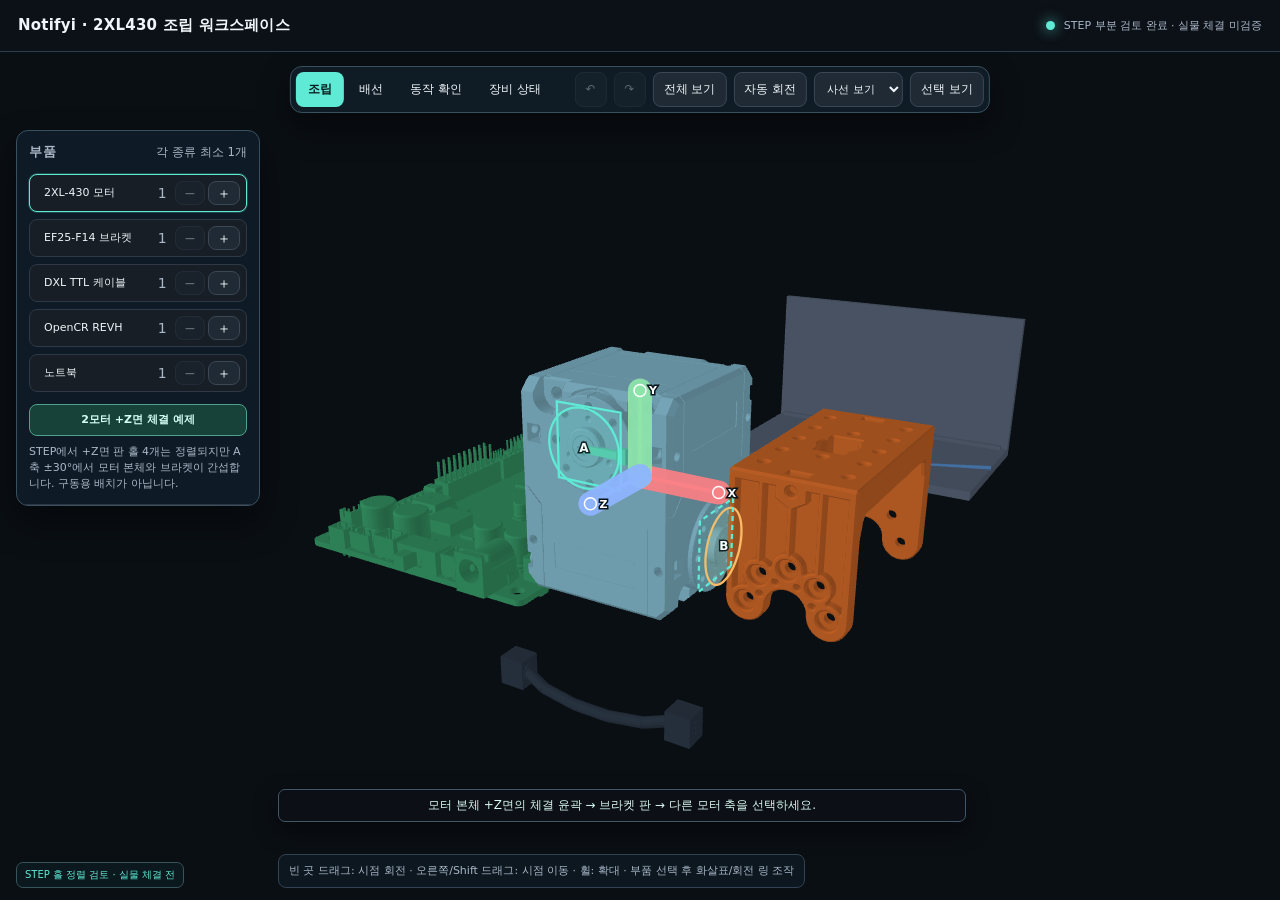
==== commit 7d194807: "feat: improve digital twin assembly and multi-cable validation" ====
--- a/tools/digital_twin/index.html
+++ b/tools/digital_twin/index.html
@@ -4,380 +4,60 @@
   <meta charset="utf-8" />
   <meta name="viewport" content="width=device-width, initial-scale=1" />
   <title>Notifyi · 2XL-430 3D Digital Twin</title>
-  <style>
-    :root { color-scheme: dark; --bg:#0d1117; --panel:#171d25; --line:#2c3743; --text:#eff5f8; --muted:#aab8c8; --cyan:#5eead4; --orange:#fbba65; }
-    * { box-sizing:border-box; }
-    body { margin:0; min-width:980px; background:radial-gradient(circle at 12% 0%,#1b2932,var(--bg) 40%); color:var(--text); font:14px/1.45 Inter,system-ui,-apple-system,"Apple SD Gothic Neo",sans-serif; }
-    header { display:flex; justify-content:space-between; align-items:center; padding:18px 24px; border-bottom:1px solid var(--line); background:rgba(13,17,23,.88); backdrop-filter:blur(12px); }
-    h1,h2,p { margin:0; } h1 { font-size:18px; } h2 { font-size:13px; color:var(--muted); text-transform:uppercase; letter-spacing:.08em; }
-    .subtitle { color:var(--muted); font-size:12px; margin-top:3px; }
-    .status { display:flex; gap:9px; align-items:center; color:var(--muted); } .dot { width:9px; height:9px; border-radius:50%; background:var(--orange); box-shadow:0 0 14px var(--orange); } .dot.live { background:var(--cyan); box-shadow:0 0 14px var(--cyan); }
-    main { display:grid; grid-template-columns:minmax(620px,1.35fr) minmax(320px,.65fr); gap:14px; padding:14px; }
-    .panel { min-width:0; overflow:hidden; border:1px solid var(--line); border-radius:14px; background:rgba(23,29,37,.94); }
-    .panel-head { display:flex; justify-content:space-between; align-items:center; gap:12px; padding:14px 16px; border-bottom:1px solid var(--line); }
-    .toolbar { display:flex; flex-wrap:wrap; gap:7px; } button,a,select { color:var(--text); background:#202a34; border:1px solid #3a4755; border-radius:8px; padding:7px 10px; cursor:pointer; font:inherit; text-decoration:none; } button:hover,a:hover { border-color:var(--cyan); } button.primary { color:#06201d; background:var(--cyan); border-color:var(--cyan); font-weight:700; }
-    .viewport { position:relative; height:clamp(480px,70vh,700px); background:linear-gradient(180deg,#0b0f14,#111923); } canvas { display:block; width:100%; height:100%; cursor:grab; touch-action:none; } canvas.dragging { cursor:grabbing; }
-    .port-overlay { position:absolute; inset:0; width:100%; height:100%; pointer-events:none; overflow:hidden; }
-    .interface-region { fill:rgba(94,234,212,.08); stroke:#5eead4; stroke-width:2.3; vector-effect:non-scaling-stroke; pointer-events:all; cursor:crosshair; transition:fill .12s ease,stroke-width .12s ease; }
-    .interface-region.axis-b { fill:rgba(251,186,101,.08); stroke:var(--orange); }
-    .interface-region.provisional { stroke-dasharray:5 4; }
-    .interface-region.ttl { fill:rgba(143,160,220,.13); stroke:#b8c5ff; stroke-width:3; }
-    .interface-region:hover,.interface-region:focus-visible { fill:rgba(94,234,212,.32); stroke:#fff; stroke-width:3.5; outline:none; }
-    .interface-region.ttl:hover,.interface-region.ttl:focus-visible { fill:rgba(169,182,237,.5); stroke:#fff; }
-    .interface-region.pending { fill:rgba(251,191,36,.28); stroke:#fbbf24; stroke-dasharray:none; }
-    .interface-region.compatible { stroke:#9cf4dd; stroke-dasharray:none; }
-    .interface-region.occupied { fill:rgba(148,163,184,.14); stroke:#94a3b8; }
-    .interface-region.wired { fill:rgba(142,197,255,.24); stroke:#8ec5ff; }
-    .interface-region.incompatible { opacity:.2; pointer-events:none; }
-    .interface-region.usb { fill:rgba(111,175,255,.13); stroke:#8ec5ff; }
-    .interface-label { fill:#eff5f8; stroke:#0d1117; stroke-width:3px; paint-order:stroke; font-size:12px; font-weight:700; pointer-events:none; opacity:0; }
-    .interface-symbol { fill:#fff; stroke:#0d1117; stroke-width:3px; paint-order:stroke; font-size:12px; font-weight:800; text-anchor:middle; dominant-baseline:central; pointer-events:none; }
-    .interface-group:hover .interface-label,.interface-group:focus-within .interface-label,.interface-group.pending .interface-label { opacity:1; }
-    .viewport-hint { position:absolute; left:16px; bottom:14px; max-width:490px; padding:8px 10px; color:var(--muted); border:1px solid #334252; border-radius:8px; background:rgba(13,17,23,.8); font-size:12px; pointer-events:none; }
-    .stage-status { position:absolute; top:46px; left:16px; right:16px; width:max-content; max-width:calc(100% - 32px); padding:7px 10px; border:1px solid #415667; border-radius:7px; background:rgba(13,17,23,.9); color:#d9f8f1; font-size:12px; pointer-events:none; }
-    .badge { position:absolute; top:14px; left:16px; padding:5px 8px; border:1px solid #38535a; border-radius:7px; background:rgba(12,27,31,.85); color:var(--cyan); font-size:11px; }
-    .axis-guide { display:grid; grid-template-columns:repeat(2,minmax(0,1fr)); gap:10px; padding:12px 16px; border-bottom:1px solid var(--line); }
-    .axis-card { border:1px solid #354351; border-radius:10px; padding:10px 12px; background:#111923; }
-    .axis-card.mated { border-color:#4d8b79; background:#10231f; }
-    .axis-card-head { display:flex; align-items:center; justify-content:space-between; gap:10px; }
-    .axis-card strong { font-size:13px; }
-    .axis-card small { color:var(--muted); font-size:11px; }
-    .axis-card p { margin-top:4px; color:var(--muted); font-size:11px; }
-    .axis-mark { display:inline-flex; align-items:center; justify-content:center; width:21px; height:21px; border-radius:6px; margin-right:7px; color:#06201d; background:var(--cyan); font-size:11px; }
-    .axis-card[data-axis="B"] .axis-mark { background:var(--orange); }
-    .axis-guide-action { grid-column:1/-1; display:flex; align-items:center; justify-content:space-between; gap:12px; color:var(--muted); font-size:11px; }
-    .axis-guide-action button { padding:6px 10px; color:#06201d; background:var(--cyan); border-color:var(--cyan); font-weight:700; }
-    .controls { display:grid; gap:12px; padding:16px; } .row { display:grid; grid-template-columns:105px 1fr 80px; align-items:center; gap:10px; } .row label { color:var(--muted); } .value { text-align:right; font-variant-numeric:tabular-nums; }
-    input[type=range] { width:100%; accent-color:var(--cyan); } .check { display:flex; gap:8px; align-items:center; color:var(--muted); } input[type=checkbox] { accent-color:var(--cyan); }
-    .editor { display:grid; gap:10px; padding:12px; border:1px solid #2e3945; border-radius:10px; background:#11171d; }
-    .editor-head { display:flex; justify-content:space-between; align-items:center; gap:8px; } .editor-head strong { font-size:12px; } .editor-head small { color:var(--muted); }
-    .part-list { display:grid; gap:7px; } .part-row { display:grid; grid-template-columns:1fr auto auto auto; align-items:center; gap:6px; padding:6px; border:1px solid #2e3945; border-radius:8px; background:#171e26; } .part-row.selected { border-color:var(--cyan); box-shadow:0 0 0 1px rgba(94,234,212,.22); } .part-name { padding:4px; text-align:left; background:transparent; border:0; } .part-count { min-width:20px; text-align:center; color:var(--muted); font-variant-numeric:tabular-nums; } .part-row button { padding:4px 8px; line-height:1; } .part-row button:disabled { cursor:not-allowed; opacity:.36; border-color:#3a4755; }
-    .instance-list { grid-column:1/-1; display:flex; flex-wrap:wrap; gap:5px; padding:1px 4px 3px; } .instance-list button { padding:5px 9px; font-size:11px; color:var(--muted); background:#11171d; } .instance-list button.active { color:#0b211c; background:var(--cyan); border-color:var(--cyan); font-weight:700; }
-    .mode-buttons { display:flex; gap:7px; } .mode-buttons button { flex:1; } .mode-buttons button.active { color:#06201d; background:var(--cyan); border-color:var(--cyan); font-weight:700; }
-    .selection { color:var(--cyan); font-size:12px; } .editor-note { color:var(--muted); font-size:11px; }
-    .metrics { display:grid; grid-template-columns:1fr 1fr; gap:9px; padding:0 16px 16px; } .metric { padding:10px; border:1px solid #2e3945; border-radius:9px; background:#11171d; } .metric span { display:block; color:var(--muted); font-size:11px; } .metric strong { display:block; margin-top:3px; font-size:15px; }
-    .note { padding:14px 16px 16px; border-top:1px solid var(--line); color:var(--muted); font-size:12px; }
-    .section { padding:16px; border-bottom:1px solid var(--line); } .section:last-child { border-bottom:0; } .section p { margin-top:8px; color:var(--muted); font-size:12px; }
-    .workflow { display:grid; gap:11px; margin:12px 0 0; padding:0; list-style:none; } .workflow li { display:grid; grid-template-columns:24px 1fr; gap:10px; align-items:start; color:#dbe7ed; font-size:12px; } .workflow li span { display:flex; align-items:center; justify-content:center; width:24px; height:24px; border-radius:6px; color:#081712; background:var(--cyan); font-weight:800; } .workflow li p { margin:1px 0 0; }
-    .summary { padding:10px 11px; border:1px solid #3b685d; border-radius:9px; background:#122721; color:#c9f5e5; font-size:12px; }
-    .connection-checks { display:grid; gap:8px; margin-top:12px; }
-    .connection-check { display:grid; grid-template-columns:10px 1fr; align-items:start; gap:10px; padding:9px 10px; border:1px solid #354351; border-radius:8px; background:#111923; }
-    .connection-check .signal { width:9px; height:9px; margin-top:4px; border-radius:50%; background:#8797a7; }
-    .connection-check[data-level="detected"] .signal { background:#5eead4; box-shadow:0 0 8px #5eead4; }
-    .connection-check[data-level="planned"] .signal { background:#8ec5ff; }
-    .connection-check[data-level="absent"] .signal { background:#fbba65; }
-    .connection-check strong { display:block; font-size:12px; }
-    .connection-check small { display:block; margin-top:2px; color:var(--muted); font-size:11px; }
-    .reference-details summary { padding:16px; cursor:pointer; color:var(--text); font-weight:700; } .reference-details[open] summary { border-bottom:1px solid var(--line); } .reference-details .section { border-bottom:1px solid var(--line); }
-    .file { display:flex; justify-content:space-between; gap:10px; align-items:center; margin-top:10px; padding:9px 10px; border:1px solid #2e3945; border-radius:8px; background:#11171d; font-size:12px; } .file small { color:var(--muted); }
-    @media (max-width:1100px) { body { min-width:0; } main { grid-template-columns:1fr; } }
-    @media (max-width:700px) { header { align-items:flex-start; flex-direction:column; gap:10px; padding:14px; } main { padding:8px; } .panel-head { align-items:flex-start; flex-direction:column; } .viewport { height:52vh; min-height:350px; } .axis-guide { grid-template-columns:1fr; } .controls { padding:10px; } .row { grid-template-columns:72px minmax(0,1fr) 54px; } .viewport-hint { right:12px; left:12px; font-size:11px; } }
-    @media (prefers-reduced-motion:reduce) { .interface-region { transition:none; } }
-  </style>
+  <link rel="stylesheet" href="./base.css">
+  <link rel="stylesheet" href="./workspace.css">
 </head>
 <body>
   <header>
-    <div><h1>Notifyi · 2XL430 조립 워크스페이스</h1><p class="subtitle">두 출력축에 브라켓을 각각 결합하고, 3핀 소켓을 눌러 배선 경로를 검토합니다.</p></div>
+    <div><h1>Notifyi · 2XL430 조립 워크스페이스</h1><p class="subtitle">아래 본체와 위 회전축의 브라켓 관계, 축 회전, 3핀 배선을 검토합니다.</p></div>
     <div class="status"><span id="statusDot" class="dot"></span><span id="statusText">CAD 모델 로딩 중</span></div>
   </header>
   <main>
-    <section class="panel">
-      <div class="panel-head"><div><h2>3D 조립</h2><p class="subtitle">원형 윤곽선은 브라켓 축, 측면의 보라색 윤곽선은 3핀 소켓입니다.</p></div><div class="toolbar"><button id="resetBtn">초기 뷰</button><button id="autoBtn">자동 회전</button></div></div>
-      <div class="viewport"><canvas id="gl" aria-label="2XL-430 모터, EF25-F14 브라켓, DXL TTL 케이블, OpenCR 보드와 노트북의 3D 배치"></canvas><svg id="portOverlay" class="port-overlay" aria-label="출력축과 전기 포트"></svg><div class="badge">원본 STEP 메시 · 실물 체결 검증 전</div><div id="stageStatus" class="stage-status" role="status" aria-live="polite">A/B 원형 축은 브라켓, 작은 보라색 소켓은 3핀 케이블용입니다.</div><div class="viewport-hint">몸체 드래그: 이동 · 빈 공간 드래그: 시점 회전 · 휠: 확대/축소</div></div>
+    <section class="panel stage-panel">
+      <div class="panel-head"><div class="workspace-modes" role="group" aria-label="작업 모드"><button type="button" data-workspace-mode="assembly" class="active" aria-pressed="true">조립</button><button type="button" data-workspace-mode="wiring" aria-pressed="false">배선</button><button type="button" data-workspace-mode="motion" aria-pressed="false">동작 확인</button><button type="button" data-workspace-mode="status" aria-pressed="false">장비 상태</button></div><div class="toolbar workspace-actions"><button id="undoBtn" type="button" title="실행 취소 · ⌘/Ctrl+Z" disabled>↶</button><button id="redoBtn" type="button" title="다시 실행 · ⌘/Ctrl+Shift+Z" disabled>↷</button><button id="resetBtn">전체 보기</button><button id="autoBtn">자동 회전</button><label for="cameraView" class="sr-only">카메라 뷰</label><select id="cameraView"><option value="perspective">사선 보기</option><option value="sockets">3P 연결부</option><option value="front">정면</option><option value="back">뒷면</option><option value="side">오른쪽</option><option value="left">왼쪽</option><option value="top">위쪽</option><option value="bottom">아래쪽</option></select><button type="button" id="focusPartBtn">선택 보기</button></div></div>
+      <div class="viewport"><canvas id="gl" aria-label="2XL-430 모터, EF25-F14 브라켓, DXL TTL 케이블, OpenCR 보드와 노트북의 3D 배치"></canvas><svg id="portOverlay" class="port-overlay" aria-label="기계 체결면과 전기 포트"></svg><svg id="gizmoOverlay" class="gizmo-overlay" aria-label="선택 부품 이동 및 회전 핸들"></svg><div id="motorIdOverlay" class="motor-id-overlay" aria-label="3D 모터별 A/B 실물 ID와 설정 상태"></div><div class="badge">STEP 홀 정렬 검토 · 실물 체결 전</div><div id="stageStatus" class="stage-status" role="status" aria-live="polite">모터 본체 +Z면의 체결 윤곽 → 브라켓 판 → 다른 모터 축을 선택하세요.</div><div class="viewport-hint">빈 곳 드래그: 시점 회전 · 오른쪽/Shift 드래그: 시점 이동 · 휠: 확대 · 부품 선택 후 화살표/회전 링 조작</div></div>
       <div id="axisGuide" class="axis-guide" aria-label="출력축별 브라켓 연결 상태"></div>
       <div class="controls">
-        <div class="editor"><div class="editor-head"><strong>선택한 부품</strong><span id="selectionValue" class="selection">모터 1</span></div><div class="mode-buttons"><button id="moveMode" class="active">이동</button><button id="rotateMode">회전</button></div>
-          <div class="row"><label for="partX">X 위치</label><input id="partX" type="range" min="-4" max="4" step=".05" value="0"><span id="partXValue" class="value">0.00</span></div>
-          <div class="row"><label for="partY">Y 위치</label><input id="partY" type="range" min="-3" max="3" step=".05" value="0"><span id="partYValue" class="value">0.00</span></div>
-          <div class="row"><label for="partZ">Z 위치</label><input id="partZ" type="range" min="-3" max="3" step=".05" value="0"><span id="partZValue" class="value">0.00</span></div>
-          <div class="row"><label for="partAngle">Z 회전</label><input id="partAngle" type="range" min="-180" max="180" step="1" value="0"><span id="partAngleValue" class="value">0°</span></div>
+        <div class="editor"><div class="editor-head"><strong>선택한 부품</strong><button id="closeInspectorBtn" type="button" aria-label="속성 닫기">×</button><span id="selectionValue" class="selection">모터 1</span></div><div class="mode-buttons"><button id="moveMode" class="active">이동</button><button id="rotateMode">회전</button></div>
+          <details id="preciseTransform" class="precise-transform"><summary>정확한 위치·각도 입력</summary><p class="editor-note">결합된 부품은 연결을 해제한 뒤 배치할 수 있습니다. 단위: 장면 위치 / °</p>
+          <div class="row"><label for="partX">X 위치</label><input id="partX" type="number" min="-12" max="12" step=".05" value="0"><span id="partXValue" class="value">0.00</span></div>
+          <div class="row"><label for="partY">Y 위치</label><input id="partY" type="number" min="-12" max="12" step=".05" value="0"><span id="partYValue" class="value">0.00</span></div>
+          <div class="row"><label for="partZ">Z 위치</label><input id="partZ" type="number" min="-12" max="12" step=".05" value="0"><span id="partZValue" class="value">0.00</span></div>
+          <div class="row"><label for="partAngleX">본체 X</label><input id="partAngleX" type="number" min="-180" max="180" step="1" value="0"><span id="partAngleXValue" class="value">0°</span></div>
+          <div class="row"><label for="partAngleY">본체 Y</label><input id="partAngleY" type="number" min="-180" max="180" step="1" value="0"><span id="partAngleYValue" class="value">0°</span></div>
+          <div class="row"><label for="partAngleZ">본체 Z</label><input id="partAngleZ" type="number" min="-180" max="180" step="1" value="0"><span id="partAngleZValue" class="value">0°</span></div>
+          <div class="row"><label for="rotationAxis">회전 축</label><select id="rotationAxis"><option value="0">X</option><option value="1">Y</option><option value="2" selected>Z</option></select><span></span></div></details>
+          <div class="joint-turn-row"><span>선택 모터 A</span><div class="joint-turn-controls"><button type="button" data-joint="A" data-direction="-1" aria-label="A축 반시계방향 회전 · 길게 누르기">↶ 반대</button><button type="button" data-joint="A" data-direction="1" aria-label="A축 시계방향 회전 · 길게 누르기">정방향 ↷</button></div><span id="jointAValue" class="value">0°</span></div>
+          <div class="joint-turn-row"><span>선택 모터 B</span><div class="joint-turn-controls"><button type="button" data-joint="B" data-direction="-1" aria-label="B축 반시계방향 회전 · 길게 누르기">↶ 반대</button><button type="button" data-joint="B" data-direction="1" aria-label="B축 시계방향 회전 · 길게 누르기">정방향 ↷</button></div><span id="jointBValue" class="value">0°</span></div>
+          <div id="connectedPose" class="connected-pose" hidden><strong>체결 후 상대 모터 자세</strong><p id="connectedPoseHint">모터 몸체를 좌우로 드래그해 체결된 축을 돌립니다.</p><div class="connected-pose-actions"><button type="button" data-pose-angle="-90">−90° 눕혀보기</button><button type="button" data-pose-angle="0">0°</button><button type="button" data-pose-angle="90">+90° 눕혀보기</button></div><small>화면 시뮬레이션만 변경합니다. 실제 구동 범위·간섭 검증과는 별개입니다.</small></div>
+          <div id="bracketRootEditor" class="row" hidden><label for="bracketRootSide">브라켓 기준</label><select id="bracketRootSide"><option value="plate">본체 고정 · 축 모터 이동</option><option value="fork">축 고정 · 본체 이동</option></select><span></span></div>
+          <div id="bracketContactStatus" class="bracket-contacts" hidden aria-live="polite"></div>
+          <div id="axisIdEditor"><div class="editor-head"><strong>실물 모터 ID 배정</strong><small>확인 전에는 미배정</small></div><div class="axis-id-controls"><label for="axisIdA">A축 ID<select id="axisIdA"></select></label><label for="axisIdB">B축 ID<select id="axisIdB"></select></label></div><p class="editor-note">선택한 2XL 하우징의 A/B축에 실제 ID를 직접 지정하세요. 설정·마지막 수동 스캔값만 표시하며 모터 명령은 보내지 않습니다.</p></div>
           <div class="toolbar"><button id="detachBtn">선택 부품 연결 해제</button></div>
-          <p id="mateStatus" class="editor-note" aria-live="polite">원형 축→브라켓 몸체, 또는 보라색 3핀 소켓→다른 장치의 3핀 소켓을 선택하세요.</p>
+          <p id="mateStatus" class="editor-note" aria-live="polite">브라켓 판→한 모터 본체, 포크→다른 모터의 한 축을 선택하세요. 포크는 혼과 아이들러 두 면에 함께 걸립니다.</p>
           <div class="toolbar"><button id="resetPartBtn">선택 부품 초기 위치</button><button id="resetAllBtn">전체 초기 배치</button></div>
-          <p class="editor-note">브라켓이 이미 연결된 축은 다시 사용할 수 없습니다. 연결된 브라켓을 선택해 해제할 수 있습니다.</p>
+          <p class="editor-note">본체 회전은 배치 방향이고 A/B 회전은 축 동작입니다. 결합된 자식 모터의 본체 위치와 방향은 부모 연결이 결정합니다.</p><p id="fitAudit" class="editor-note" role="status">STEP 간섭 검토: 조립 구성 선택 전</p>
         </div>
-        <div class="row"><label for="cameraView">카메라 뷰</label><select id="cameraView"><option value="perspective">사선</option><option value="sockets">3P 연결부 · −X/−Z</option><option value="front">정면 · A 출력</option><option value="back">뒷면 · A 지지</option><option value="side">오른쪽 · B 출력</option><option value="left">왼쪽 · B 지지</option><option value="top">위쪽</option></select><span></span></div>
       </div>
     </section>
     <aside class="panel">
-      <div class="section"><div class="editor-head"><h2>부품</h2><small>각 종류 최소 1개</small></div><div id="partList" class="part-list" style="margin-top:12px"></div></div>
-      <div class="section"><h2>현재 장비 연결</h2><p>삼성 노트북 ↔ Micro‑B USB ↔ OpenCR ↔ TTL 3핀 공통 버스 ↔ 2XL430. RS‑485 4핀은 이 모터의 연결 후보가 아닙니다.</p><div id="connectionChecks" class="connection-checks" aria-label="연결 상태: 화면 배선, USB 장치 경로, 모터 응답을 구분해 표시"></div><p id="hardwareStatus" class="summary" role="status">실물 상태 미확인 · 화면은 배선 계획입니다.</p><div id="jointMap" class="part-list" aria-label="코드의 다이나믹셀 ID 매핑"></div><p id="ledStatus">LD1(보드 전원), LD2(USB 통신), USER1/2(브리지 RX/TX): 실제 LED 상태 미측정.</p><p>모터 각도·이동 여부도 미측정입니다. USB 장치 경로가 보여도 모터 전원이나 응답을 뜻하지 않습니다.</p></div>
+      <div class="section"><div class="editor-head"><h2>부품</h2><small>각 종류 최소 1개</small></div><div id="partList" class="part-list" style="margin-top:12px"></div><button id="exampleAssemblyBtn" type="button" class="example-assembly">2모터 +Z면 체결 예제</button><p class="editor-note">STEP에서 +Z면 판 홀 4개는 정렬되지만 A축 ±30°에서 모터 본체와 브라켓이 간섭합니다. 구동용 배치가 아닙니다.</p></div>
+      <div class="section"><h2>작업 저장</h2><p>이 브라우저에 자동 저장합니다. 맥·삼성 노트북 사이에는 JSON 파일을 옮겨 불러오세요.</p><div class="toolbar" style="margin-top:12px"><button id="exportProjectBtn" type="button">JSON 내보내기</button><button id="importProjectBtn" type="button">JSON 불러오기</button><input id="projectFile" type="file" accept=".json,application/json" hidden></div><p id="projectStatus" class="editor-note" role="status" aria-live="polite">저장 상태 확인 중</p></div>
+      <div class="section"><h2>현재 장비 연결</h2><p>삼성 노트북 ↔ Micro‑B USB ↔ OpenCR ↔ TTL 3핀 공통 버스 ↔ 2XL430. RS‑485 4핀은 이 모터의 연결 후보가 아닙니다.</p><div id="connectionChecks" class="connection-checks" aria-label="연결 상태: 화면 배선, USB 장치 경로, 모터 응답을 구분해 표시"></div><p id="hardwareStatus" class="summary" role="status">실물 상태 미확인 · 화면은 배선 계획입니다.</p><div id="jointMap" class="motor-map" aria-label="ID별 zero 설정과 마지막 수동 스캔 상태"></div><p>zero는 설정상 기준 tick입니다. 토크 0/1은 마지막 스캔의 인가 여부이며 실제 토크 크기(N·m)가 아닙니다.</p><p id="ledStatus">LD1(보드 전원), LD2(USB 통신), USER1/2(브리지 RX/TX): 실제 LED 상태 미측정.</p><p>모터 각도·이동 여부도 미측정입니다. USB 장치 경로가 보여도 모터 전원이나 응답을 뜻하지 않습니다.</p></div>
       <details class="reference-details"><summary>OpenCR 배선 방향 · 위에서 본 개략도</summary><div class="section"><svg viewBox="0 0 360 180" role="img" aria-label="왼쪽 전원 입력, 아래 왼쪽 TTL 3핀 세 개, 아래 오른쪽 RS485 4핀 세 개, 오른쪽 Micro-B USB가 있는 OpenCR 보드 개략도" style="width:100%;max-width:480px;background:#0e1b21;border:1px solid #34434e;border-radius:10px"><rect x="48" y="22" width="258" height="118" rx="10" fill="#173c32" stroke="#6bb897" stroke-width="2"/><text x="125" y="82" fill="#e6f4ee" font-size="16" font-weight="700">OpenCR REVH</text><rect x="7" y="70" width="40" height="22" fill="#b28c42"/><text x="5" y="61" fill="#d4dddc" font-size="12">외부 전원</text><rect x="306" y="66" width="45" height="22" fill="#688bb9"/><text x="303" y="58" fill="#d4dddc" font-size="12">USB Micro-B</text><g fill="#7e95d4"><rect x="60" y="138" width="29" height="22"/><rect x="93" y="138" width="29" height="22"/><rect x="126" y="138" width="29" height="22"/></g><g fill="#828c91"><rect x="184" y="138" width="29" height="22"/><rect x="217" y="138" width="29" height="22"/><rect x="250" y="138" width="29" height="22"/></g><text x="68" y="177" fill="#bdcafa" font-size="12">TTL 3P ×3</text><text x="198" y="177" fill="#c5d0d6" font-size="12">RS-485 4P ×3</text></svg><p>단자군의 상대 위치만 나타낸 안내도입니다. LED 위치·핀 번호·체결 치수는 이 그림에 표시하지 않았습니다. 실제 연결은 보드 인쇄와 제조사 핀맵을 대조하세요.</p></div></details>
-      <div class="section"><h2>조립 가이드</h2><ol class="workflow"><li><span>1</span><p>브라켓은 모터의 <b>A/B 원형 윤곽선</b>을 누른 다음 브라켓 몸체를 누릅니다.</p></li><li><span>2</span><p>케이블은 모터 <b>서로 직교한 측면의 보라색 3핀 연결부 윤곽선</b>을 누른 다음, 다른 모터 또는 OpenCR 긴 변의 TTL 3핀 헤더를 직접 누릅니다.</p></li><li><span>3</span><p>빈 곳을 끌어 시점을 바꾸고, 가려진 연결부는 다른 각도에서 확인하세요. 윤곽은 CAD 부품의 외접 범위를 근사한 것으로 실물 삽입 방향 검증 전입니다.</p></li></ol></div>
-      <div class="section"><h2>현재 작업</h2><p id="connectionSummary" class="summary">두 축 모두 비어 있습니다.</p><p>결합은 축별로 한 개씩만 허용합니다. 연결된 브라켓을 고른 뒤 ‘연결 해제’로 되돌릴 수 있습니다.</p></div>
+      <div class="section"><h2>조립 가이드</h2><ol class="workflow"><li><span>1</span><p>브라켓 판을 한 2XL 본체의 측면에 연결합니다. +Z면의 네 홀만 STEP 정렬을 확인했습니다.</p></li><li><span>2</span><p>포크를 다른 2XL의 <b>A 또는 B 한 축</b>에 연결합니다. 포크 양쪽은 그 축의 출력 혼과 반대편 아이들러에 함께 걸립니다.</p></li><li><span>3</span><p>브라켓 한 개의 접촉 위치는 <b>출력 혼·아이들러·본체 판</b> 세 곳입니다. 두 하우징을 잇지만, 예제 배치는 A축 ±30°에서 간섭합니다.</p></li></ol></div>
+      <div class="section"><h2>현재 작업</h2><p id="connectionSummary" class="summary">브라켓 양쪽 연결 전입니다.</p><p>축 하나에는 포크 하나, 본체의 각 체결 후보면에는 판 하나를 연결합니다. 브라켓이 양쪽에 연결되면 기준면 변경 전 결합을 해제해야 합니다.</p></div>
       <details class="reference-details"><summary>도면 출처·치수·검증 한계</summary>
       <div class="section"><h2>채택 포맷</h2><div class="file"><span>2XL-430.step.stl</span><small>첨부 STEP 원본 크기</small></div><p>사용자가 제공한 2XL-430.stp를 배율 변경 없이 메시화했습니다. 다만 이 STEP는 앞서 받은 2XC-430.stp와 바이트 단위로 동일합니다. 두 제품의 외형 사양도 같지만, 파일명만으로 2XL 전용 형상임을 독립적으로 입증할 수는 없습니다.</p><div class="file"><span>EF25-F14.stp</span><small>1 solid · 768 faces</small></div><p>브라켓은 X430 계열 호환 프레임의 독립 메시입니다. 출력 혼과 반대편 지지부의 실제 체결 홀·볼트 규격은 이 화면으로 확정하지 않습니다.</p><div class="file"><span>X3P JST-JST 180mm cable</span><small>DXL TTL 3P</small></div><p>2XL430 기본 구성품인 X3P JST-JST 케이블을 기준으로 표시합니다. 모터와 OpenCR의 TTL 포트는 같은 멀티드롭 버스에 연결됩니다.</p><div class="file"><span>OpenCR_REVH.step</span><small>68 solids · 10311 faces</small></div><p>ROBOTIS 공식 OpenCR-Hardware 저장소의 REVH STEP에서 제공된 보드 모델입니다. 표시용으로 공식 STL을 사용했습니다.</p></div>
       <div class="section"><h2>형상 정보</h2><div class="metrics" style="padding:12px 0 0"><div class="metric"><span>2XL430 실제 사양</span><strong>36 × 46.5 × 36</strong></div><div class="metric"><span>DXL cable</span><strong>X3P / 180</strong></div><div class="metric"><span>OpenCR mesh bounds</span><strong>75.01 × 109.00 × 19.36</strong></div><div class="metric"><span>단위</span><strong>mm</strong></div></div></div>
       <div class="section"><h2>OpenCR 입출력</h2><p>REVH STEP의 `JST_B3B_EH_A` 3개는 모델 좌표 +X 긴 변, `JST_B4B_EH_A` 3개는 그 옆입니다. Micro‑B USB는 +Y 끝단입니다. 화면에는 3핀 TTL만 케이블 후보로 표시합니다. USB 5V는 보드 통신·업로드용이고, 외부 Battery/SMPS 입력은 5–24V입니다. TTL 헤더는 공통 버스이며 독립 제어 채널이나 모터 ID가 아닙니다. 2XL430에는 6.5–12.0V만 공급해야 합니다.</p></div>
-      <div class="section"><h2>디지털 트윈 범위</h2><p>두 축을 A(+Z 혼↔−Z 아이들러), B(+X 혼↔−X 아이들러)로 나누어 브라켓을 한 축에 하나씩 배치합니다. 3핀 윤곽은 첨부 STEP의 S3B-EH 헤더/EHR-3 플러그 부품 두 쌍의 외접 범위를 기준으로 서로 직교한 −X/−Z 측면에 배치했습니다. 표시용 윤곽은 실제 삽입면·케이블 출구 방향의 측정값이 아닙니다. 브라켓 홀 중심·소켓 물리 정합·간섭·케이블 길이는 실물로 검증해야 합니다.</p></div>
+      <div class="section"><h2>디지털 트윈 범위</h2><p>두 축을 A(+Z 혼↔−Z 아이들러), B(+X 혼↔−X 아이들러)로 나누어 브라켓을 한 축에 하나씩 배치합니다. 3핀 윤곽은 첨부 STEP의 S3B-EH 헤더/EHR-3 플러그 부품 두 쌍의 외접 범위를 기준으로 서로 직교한 −X/−Z 측면에 배치했습니다. 표시용 윤곽은 실제 삽입면·케이블 출구 방향의 측정값이 아닙니다. +Z면 판 홀 정렬과 예제 회전 간섭은 STEP에서 확인했으며, 공차·소켓 정합·케이블 길이는 실물로 검증해야 합니다.</p></div>
       <div class="section"><h2>안전 경계</h2><p>이 페이지는 STL을 읽어 화면에 표시하는 시뮬레이션 전용입니다. OpenCR나 다이나믹셀에 쓰기 명령을 보내지 않습니다.</p><div class="toolbar" style="margin-top:12px"><a href="./assembly-2d.html">기존 2D 조립 뷰</a></div></div>
       </details>
       <div class="note">A/B는 화면의 임시 축 이름이며 다이나믹셀 ID와 같지 않습니다. 실물의 어느 ID가 어느 축인지 별도로 확인해야 합니다.</div>
     </aside>
   </main>
-  <script>
-    const canvas = document.getElementById('gl');
-    const gl = canvas.getContext('webgl', { antialias: true, alpha: false });
-    const partDefs = {
-      motor: { label:'2XL-430 모터', mesh:'motor', color:[.32,.56,.64], base:[0,0,0] },
-      bracket: { label:'EF25-F14 브라켓', mesh:'bracket', color:[.84,.42,.16], base:[1.9,0,0] },
-      connector: { label:'DXL TTL 케이블', mesh:'connector', color:[.18,.23,.29], base:[.3,-1.6,1.2] },
-      opencr: { label:'OpenCR REVH', mesh:'opencr', color:[.22,.62,.42], base:[-3.2,-1.6,-2.3], rot:[-90,0,0] },
-      laptop: { label:'노트북', mesh:'laptop', color:[.35,.40,.48], base:[0,-1.6,-6.4] }
-    };
-    function makePart(key,index){const d=partDefs[key];return {id:`${key}-${index+1}`,key,pos:[d.base[0]+(index*.45),d.base[1]+(index*.25),d.base[2]],rot:d.rot?[...d.rot]:[0,0,0],stretch:1,mate:null,connection:null};}
-    const state = { motor:null, bracket:null, connector:null, opencr:null, laptop:null, usbWire:null, workspace:null, yaw:.55, pitch:.35, distance:8, auto:false, transformMode:'move', selectedKey:'motor', selectedId:'motor-1', pendingPort:null, parts:{motor:[makePart('motor',0)],bracket:[makePart('bracket',0)],connector:[makePart('connector',0)],opencr:[makePart('opencr',0)],laptop:[makePart('laptop',0)]}, drag:null, lastFrame:null };
-    const $ = id => document.getElementById(id);
-    function compile(type, source) { const shader=gl.createShader(type); gl.shaderSource(shader,source); gl.compileShader(shader); if(!gl.getShaderParameter(shader,gl.COMPILE_STATUS)) throw new Error(gl.getShaderInfoLog(shader)); return shader; }
-    const program = gl.createProgram();
-    gl.attachShader(program, compile(gl.VERTEX_SHADER, `attribute vec3 a_position; attribute vec3 a_normal; uniform mat4 u_model; uniform mat4 u_view; uniform mat4 u_proj; varying vec3 v_normal; varying vec3 v_pos; void main(){ vec4 p=u_model*vec4(a_position,1.0); v_pos=p.xyz; v_normal=mat3(u_model)*a_normal; gl_Position=u_proj*u_view*p; }`));
-    gl.attachShader(program, compile(gl.FRAGMENT_SHADER, `precision mediump float; varying vec3 v_normal; varying vec3 v_pos; uniform vec3 u_color; void main(){ vec3 n=normalize(v_normal); vec3 l=normalize(vec3(-.45,.7,1.0)); float light=.22+.78*max(dot(n,l),0.0); vec3 c=u_color*light; gl_FragColor=vec4(c,1.0); }`));
-    gl.linkProgram(program); if(!gl.getProgramParameter(program,gl.LINK_STATUS)) throw new Error(gl.getProgramInfoLog(program)); gl.useProgram(program);
-    const loc = { pos:gl.getAttribLocation(program,'a_position'), normal:gl.getAttribLocation(program,'a_normal'), model:gl.getUniformLocation(program,'u_model'), view:gl.getUniformLocation(program,'u_view'), proj:gl.getUniformLocation(program,'u_proj'), color:gl.getUniformLocation(program,'u_color') };
-    const pickProgram=gl.createProgram();
-    gl.attachShader(pickProgram,compile(gl.VERTEX_SHADER,`attribute vec3 a_position; uniform mat4 u_model,u_view,u_proj; void main(){gl_Position=u_proj*u_view*u_model*vec4(a_position,1.0);}`));
-    gl.attachShader(pickProgram,compile(gl.FRAGMENT_SHADER,`precision mediump float; uniform vec3 u_id; void main(){gl_FragColor=vec4(u_id,1.0);}`));
-    gl.linkProgram(pickProgram);if(!gl.getProgramParameter(pickProgram,gl.LINK_STATUS))throw new Error(gl.getProgramInfoLog(pickProgram));
-    const pickLoc={pos:gl.getAttribLocation(pickProgram,'a_position'),model:gl.getUniformLocation(pickProgram,'u_model'),view:gl.getUniformLocation(pickProgram,'u_view'),proj:gl.getUniformLocation(pickProgram,'u_proj'),id:gl.getUniformLocation(pickProgram,'u_id')};
-    const identity=()=>[1,0,0,0,0,1,0,0,0,0,1,0,0,0,0,1];
-    function mul(a,b){const o=new Array(16).fill(0);for(let c=0;c<4;c++)for(let r=0;r<4;r++)for(let k=0;k<4;k++)o[c*4+r]+=a[k*4+r]*b[c*4+k];return o;}
-    function perspective(fovy,aspect,near,far){const f=1/Math.tan(fovy/2), nf=1/(near-far);return [f/aspect,0,0,0,0,f,0,0,0,0,(far+near)*nf,-1,0,0,2*far*near*nf,0];}
-    function lookAt(eye,center,up){let z=[eye[0]-center[0],eye[1]-center[1],eye[2]-center[2]];let zl=Math.hypot(...z);z=z.map(v=>v/zl);let x=[up[1]*z[2]-up[2]*z[1],up[2]*z[0]-up[0]*z[2],up[0]*z[1]-up[1]*z[0]];let xl=Math.hypot(...x);x=x.map(v=>v/xl);let y=[z[1]*x[2]-z[2]*x[1],z[2]*x[0]-z[0]*x[2],z[0]*x[1]-z[1]*x[0]];return [x[0],y[0],z[0],0,x[1],y[1],z[1],0,x[2],y[2],z[2],0,-x[0]*eye[0]-x[1]*eye[1]-x[2]*eye[2],-y[0]*eye[0]-y[1]*eye[1]-y[2]*eye[2],-z[0]*eye[0]-z[1]*eye[1]-z[2]*eye[2],1];}
-    function translate(x,y,z){const m=identity();m[12]=x;m[13]=y;m[14]=z;return m;} function scale(x,y,z){const m=identity();m[0]=x;m[5]=y;m[10]=z;return m;} function rx(a){const c=Math.cos(a),s=Math.sin(a);return [1,0,0,0,0,c,s,0,0,-s,c,0,0,0,0,1];} function ry(a){const c=Math.cos(a),s=Math.sin(a);return [c,0,-s,0,0,1,0,0,s,0,c,0,0,0,0,1];} function rz(a){const c=Math.cos(a),s=Math.sin(a);return [c,s,0,0,-s,c,0,0,0,0,1,0,0,0,0,1];}
-    function parseSTL(buf){const dv=new DataView(buf);const n=dv.getUint32(80,true);const verts=new Float32Array(n*9), norms=new Float32Array(n*9);let min=[Infinity,Infinity,Infinity],max=[-Infinity,-Infinity,-Infinity];for(let i=0;i<n;i++){const off=84+i*50;const no=[dv.getFloat32(off,true),dv.getFloat32(off+4,true),dv.getFloat32(off+8,true)];for(let v=0;v<3;v++){const p=[dv.getFloat32(off+12+v*12,true),dv.getFloat32(off+16+v*12,true),dv.getFloat32(off+20+v*12,true)];for(let k=0;k<3;k++){verts[i*9+v*3+k]=p[k];norms[i*9+v*3+k]=no[k];min[k]=Math.min(min[k],p[k]);max[k]=Math.max(max[k],p[k]);}}}const center=min.map((v,k)=>(v+max[k])/2);const radius=Math.max(...max.map((v,k)=>Math.abs(v-min[k])/2));for(let i=0;i<verts.length;i+=3){verts[i]-=center[0];verts[i+1]-=center[1];verts[i+2]-=center[2];}return {verts,norms,center,radius,n};}
-    function createBuffer(data){const b=gl.createBuffer();gl.bindBuffer(gl.ARRAY_BUFFER,b);gl.bufferData(gl.ARRAY_BUFFER,data,gl.STATIC_DRAW);return b;}
-    async function loadMesh(url){const response=await fetch(url);const model=parseSTL(await response.arrayBuffer());model.vbuf=createBuffer(model.verts);model.nbuf=createBuffer(model.norms);return model;}
-    function addTri(v,n,a,b,c,normal){[a,b,c].forEach(p=>v.push(p[0],p[1],p[2]));for(let i=0;i<3;i++)n.push(normal[0],normal[1],normal[2]);}
-    function addBox(v,n,center,half){const [x,y,z]=center,[hx,hy,hz]=half;const p=[[x-hx,y-hy,z-hz],[x+hx,y-hy,z-hz],[x+hx,y+hy,z-hz],[x-hx,y+hy,z-hz],[x-hx,y-hy,z+hz],[x+hx,y-hy,z+hz],[x+hx,y+hy,z+hz],[x-hx,y+hy,z+hz]];[[[0,1,2],[0,0,-1]],[[0,2,3],[0,0,-1]],[[4,6,5],[0,0,1]],[[4,7,6],[0,0,1]],[[0,4,5],[-1,0,0]],[[0,5,1],[-1,0,0]],[[1,5,6],[1,0,0]],[[1,6,2],[1,0,0]],[[2,6,7],[0,1,0]],[[2,7,3],[0,1,0]],[[3,7,4],[ -1,0,0]],[[3,4,0],[-1,0,0]]].forEach(face=>{const [a,b,c]=face[0];addTri(v,n,p[a],p[b],p[c],face[1]);});}
-    function addTubeSegment(verts,norms,a,b,radius,segments=10){const d=[b[0]-a[0],b[1]-a[1],b[2]-a[2]],length=Math.hypot(...d);if(!length)return;const direction=d.map(value=>value/length),helper=Math.abs(direction[1])<.85?[0,1,0]:[1,0,0];let axisU=[direction[1]*helper[2]-direction[2]*helper[1],direction[2]*helper[0]-direction[0]*helper[2],direction[0]*helper[1]-direction[1]*helper[0]];const uLength=Math.hypot(...axisU);axisU=axisU.map(value=>value/uLength);const axisV=[direction[1]*axisU[2]-direction[2]*axisU[1],direction[2]*axisU[0]-direction[0]*axisU[2],direction[0]*axisU[1]-direction[1]*axisU[0]];for(let i=0;i<segments;i++){const a0=i*Math.PI*2/segments,a1=(i+1)*Math.PI*2/segments,c0=Math.cos(a0),s0=Math.sin(a0),c1=Math.cos(a1),s1=Math.sin(a1);const radial0=[axisU[0]*c0+axisV[0]*s0,axisU[1]*c0+axisV[1]*s0,axisU[2]*c0+axisV[2]*s0],radial1=[axisU[0]*c1+axisV[0]*s1,axisU[1]*c1+axisV[1]*s1,axisU[2]*c1+axisV[2]*s1];const p0=[a[0]+radial0[0]*radius,a[1]+radial0[1]*radius,a[2]+radial0[2]*radius],p1=[b[0]+radial0[0]*radius,b[1]+radial0[1]*radius,b[2]+radial0[2]*radius],p2=[b[0]+radial1[0]*radius,b[1]+radial1[1]*radius,b[2]+radial1[2]*radius],p3=[a[0]+radial1[0]*radius,a[1]+radial1[1]*radius,a[2]+radial1[2]*radius],normal=[(radial0[0]+radial1[0])*.5,(radial0[1]+radial1[1])*.5,(radial0[2]+radial1[2])*.5];addTri(verts,norms,p0,p1,p2,normal);addTri(verts,norms,p0,p2,p3,normal);}}
-    function createConnectorMesh(){const verts=[],norms=[],path=[[-18,0,0],[-12,-1.5,1.8],[-4,-2.4,2.4],[4,-2.4,2.4],[12,-1.5,1.8],[18,0,0]];addTubeSegment(verts,norms,[-20,0,0],[-17,0,0],2.1,12);for(let i=0;i<path.length-1;i++)addTubeSegment(verts,norms,path[i],path[i+1],1.2,12);addTubeSegment(verts,norms,[17,0,0],[20,0,0],2.1,12);addBox(verts,norms,[-20,0,0],[2.8,3.2,2.6]);addBox(verts,norms,[20,0,0],[2.8,3.2,2.6]);[-1.25,0,1.25].forEach(offset=>{addTubeSegment(verts,norms,[-22.9,offset,0],[-20.8,offset,0],.42,8);addTubeSegment(verts,norms,[20.8,offset,0],[22.9,offset,0],.42,8);});const model={verts:new Float32Array(verts),norms:new Float32Array(norms),n:verts.length/9,radius:Math.hypot(23,3.5,2.5),center:[0,0,0]};model.vbuf=createBuffer(model.verts);model.nbuf=createBuffer(model.norms);return model;}
-    function makeProceduralMesh(verts,norms){const model={verts:new Float32Array(verts),norms:new Float32Array(norms),n:verts.length/9};model.vbuf=createBuffer(model.verts);model.nbuf=createBuffer(model.norms);return model;}
-    function createLaptopMesh(){const verts=[],norms=[];addBox(verts,norms,[0,0,0],[42,1.4,25]);addBox(verts,norms,[0,23,-24],[42,23,1.2]);addBox(verts,norms,[0,1.9,-22],[40,.7,1.2]);return makeProceduralMesh(verts,norms);}
-    function createUsbWireMesh(){const verts=[],norms=[];addTubeSegment(verts,norms,[-20,0,0],[20,0,0],.85,12);return makeProceduralMesh(verts,norms);}
-    async function load(){const [motor,bracket,opencr]=await Promise.all([loadMesh('./assets/2XL-430.step.stl'),loadMesh('./assets/EF25-F14.stp.stl'),loadMesh('./assets/OpenCR_REVH.stl')]);state.motor=motor;state.bracket=bracket;state.opencr=opencr;state.connector=createConnectorMesh();state.laptop=createLaptopMesh();state.usbWire=createUsbWireMesh();$('statusText').textContent='첨부 STEP 형상 준비 완료 · 체결은 미검증';$('statusDot').classList.add('live');renderPartList();updateSelectionControls();draw();loadWorkspaceStatus();}
-    const configuredJoints=[['2','waist_lower_yaw','허리 아래 · 좌우'],['3','waist_lower_pitch','허리 아래 · 앞뒤'],['4','waist_upper_yaw','허리 위 · 좌우'],['5','waist_upper_pitch','허리 위 · 앞뒤'],['6','neck_roll','목 아래 · 갸우뚱'],['7','neck_yaw','목 · 좌우']];
-    function renderJointMap(data){const joints=data?.joints?.length?data.joints:configuredJoints.map(([id,name,label])=>({id:Number(id),name,label}));const map=$('jointMap'),signature=JSON.stringify([joints,data?.unused_ids]);if(map.dataset.signature===signature)return;map.dataset.signature=signature;map.replaceChildren();const heading=document.createElement('p');heading.textContent=data?'설정 파일에서 읽은 ID · 물리적 하우징 쌍은 미확인':'ID 매핑 스냅샷 · 설정 변경 시 새로 확인 필요';map.append(heading);for(const joint of joints){const item=document.createElement('div');item.className='file';const name=document.createElement('span');name.textContent=`ID ${joint.id} · ${joint.label||joint.name}`;const zero=document.createElement('small');zero.textContent=joint.zero_position!=null?`zero ${joint.zero_position} ticks`:'설정상 활성';item.append(name,zero);map.append(item);}const rest=document.createElement('p');rest.textContent=`ID ${data?.unused_ids?.join(', ')||'1, 8'}: 설정상 비구동 · 2XL 하우징별 두 축 ID 조합은 아직 미확인`;map.append(rest);}
-    function renderConnectionChecks(){
-      const data=state.workspace, probe=data?.motor_probe, planned=state.parts.connector.filter(item=>item.connection).length;
-      const expected=data?.active_ids||[2,3,4,5,6,7],responding=new Set(probe?.responding_ids||[]);
-      const allResponded=expected.length>0&&expected.every(id=>responding.has(id));
-      const motorLevel=probe?.fresh?(allResponded?'detected':'absent'):'unknown';
-      const motorText=probe?.fresh?(allResponded?`설정된 ID ${expected.join(', ')} 전부 응답`:`${expected.filter(id=>responding.has(id)).length}/${expected.length}개 ID 응답 · 미응답 ${expected.filter(id=>!responding.has(id)).join(', ')||'없음'}`):probe?`마지막 검사 ${new Date(probe.checked_at*1000).toLocaleTimeString()} · 현재 상태 미확인`:'모터 응답 검사 기록 없음';
-      const rows=[
-        {level:planned?'planned':'unknown',title:`화면 배선 · ${planned}개 연결`,detail:'3D에서 지정한 경로이며 실물 연결 증거는 아님'},
-        {level:data?.port_present?'detected':data?'absent':'unknown',title:data?.port_present?'USB 장치 경로 감지':data?'설정된 USB 장치 경로 없음':'USB 장치 상태 미확인',detail:`${data?.host||'현재 컴퓨터'} · ${data?.bus?.port||'/dev/ttyACM0'} · OpenCR 식별 전`},
-        {level:motorLevel,title:`모터 응답 · ${motorLevel==='detected'?'검사 시 확인':motorLevel==='absent'?'일부/전체 미응답':'현재 미확인'}`,detail:motorText}
-      ];
-      const container=$('connectionChecks'),signature=JSON.stringify(rows);
-      if(container.dataset.signature===signature)return;
-      container.dataset.signature=signature;container.replaceChildren();
-      for(const row of rows){const card=document.createElement('div');card.className='connection-check';card.dataset.level=row.level;const signal=document.createElement('span');signal.className='signal';signal.setAttribute('aria-hidden','true');const body=document.createElement('div');const title=document.createElement('strong');title.textContent=row.title;const detail=document.createElement('small');detail.textContent=row.detail;body.append(title,detail);card.append(signal,body);container.append(card);}
-    }
-    let statusTimer=null;
-    async function loadWorkspaceStatus(){renderJointMap(null);async function refresh(){try{const response=await fetch('/api/workspace',{cache:'no-store'});if(!response.ok)throw new Error(`HTTP ${response.status}`);const data=await response.json();state.workspace=data;renderJointMap(data);renderConnectionChecks();const port=data?.bus?.port||'/dev/ttyACM0',host=data?.host||'현재 컴퓨터';$('hardwareStatus').textContent=data.port_present?`${host}: ${port} 경로 확인 · 보드 식별과 모터 응답은 별도 상태 참조`:`${host}: ${port} 장치 경로 없음 · 삼성 노트북 연결 상태는 이 컴퓨터에서 확인 불가`;return true;}catch{state.workspace=null;renderConnectionChecks();$('hardwareStatus').textContent='실물 상태 미확인 · 이 화면은 배선 계획입니다. 읽기 전용 서버로 열면 해당 컴퓨터의 USB 장치 경로를 확인합니다.';if(statusTimer){clearInterval(statusTimer);statusTimer=null;}return false;}}if(await refresh()&&location.protocol.startsWith('http'))statusTimer=setInterval(refresh,3000);}
-    function resize(){const dpr=Math.min(2,devicePixelRatio||1),w=canvas.clientWidth*dpr,h=canvas.clientHeight*dpr;if(canvas.width!==w||canvas.height!==h){canvas.width=w;canvas.height=h;gl.viewport(0,0,w,h);}}
-    function drawMesh(mesh,model,color){gl.bindBuffer(gl.ARRAY_BUFFER,mesh.vbuf);gl.enableVertexAttribArray(loc.pos);gl.vertexAttribPointer(loc.pos,3,gl.FLOAT,false,0,0);gl.bindBuffer(gl.ARRAY_BUFFER,mesh.nbuf);gl.enableVertexAttribArray(loc.normal);gl.vertexAttribPointer(loc.normal,3,gl.FLOAT,false,0,0);gl.uniformMatrix4fv(loc.model,false,new Float32Array(model));gl.uniform3f(loc.color,color[0],color[1],color[2]);gl.drawArrays(gl.TRIANGLES,0,mesh.n*3);}
-    function partModel(part){const unit=1/state.motor.radius;const rotation=mul(rz(part.rot[2]*Math.PI/180),mul(ry(part.rot[1]*Math.PI/180),rx(part.rot[0]*Math.PI/180)));const stretch=part.key==='connector'?part.stretch||1:1;return mul(translate(part.pos[0],part.pos[1],part.pos[2]),mul(rotation,scale(unit*stretch,unit,unit)));}
-    function partMesh(part){return state[partDefs[part.key].mesh];}
-    function partColor(part){const c=part.key==='connector'&&part.connection?[.26,.50,.82]:partDefs[part.key].color;if(part.id===state.selectedId&&part.key===state.selectedKey)return [Math.min(1,c[0]+.22),Math.min(1,c[1]+.2),Math.min(1,c[2]+.2)];return c;}
-    function visibleParts(){return Object.keys(state.parts).flatMap(key=>state.parts[key]);}
-    function findPart(key,id){return state.parts[key].find(part=>part.id===id)||null;}
-    function rotateOffset(offset,angle){const a=angle*Math.PI/180,c=Math.cos(a),s=Math.sin(a);return [offset[0]*c-offset[1]*s,offset[0]*s+offset[1]*c,offset[2]];}
-    function transformPoint(model,point){return [model[0]*point[0]+model[4]*point[1]+model[8]*point[2]+model[12],model[1]*point[0]+model[5]*point[1]+model[9]*point[2]+model[13],model[2]*point[0]+model[6]*point[1]+model[10]*point[2]+model[14]];}
-    // STEP 메시의 중심 보정값은 x/z +0.45 mm. A/B 혼·아이들러의 중심은 CAD 컴포넌트 외접 범위에서 읽었다.
-    // 브라켓의 실제 볼트 패턴 정합은 아직 검증되지 않았다.
-    const axisMounts={A:{center:[-0.45,12,-0.45],rotation:[0,0,0],description:'정면 상부 혼 ↔ 뒷면 아이들러'},B:{center:[-0.45,-12,-0.45],rotation:[0,90,180],description:'오른쪽 하부 혼 ↔ 왼쪽 아이들러'}};
-    const bracketPivot=[0,-11,0];
-    const connectionPorts={
-      motor:[
-        {name:'3P · −X 측면',kind:'ttl',point:[-16.85,3.85,-5.85]},
-        {name:'3P · −Z 측면',kind:'ttl',point:[-5.85,-3.85,-16.85]},
-        {name:'축 A · 출력',kind:'mechanical',axis:'A',point:[-0.45,12,20.45]},
-        {name:'축 A · 아이들러',kind:'mechanical',axis:'A',point:[-0.45,12,-20.45]},
-        {name:'축 B · 출력',kind:'mechanical',axis:'B',point:[20.45,-12,-0.45]},
-        {name:'축 B · 아이들러',kind:'mechanical',axis:'B',point:[-20.45,-12,-0.45]}
-      ],
-      bracket:[
-        {name:'축 체결쌍',kind:'mechanical',point:bracketPivot}
-      ],
-      opencr:[
-        {name:'TTL 1 · 공통 버스',kind:'ttl',point:[34.9,-19.8,1.8]},
-        {name:'TTL 2 · 공통 버스',kind:'ttl',point:[34.9,-9.1,1.8]},
-        {name:'TTL 3 · 공통 버스',kind:'ttl',point:[34.9,1.2,1.8]},
-        {name:'Micro-B USB · 노트북',kind:'usb',point:[2.1,54.5,-1.5]}
-      ],
-      laptop:[{name:'USB · OpenCR',kind:'usb',point:[42,1.5,0]}]
-    };
-    function portsFor(part){return connectionPorts[part.key]||[];}
-    function partAnchor(part,index){const port=portsFor(part)[index]||portsFor(part)[0];return transformPoint(partModel(part),port?port.point:[0,0,0]);}
-    function cablePortIndexes(part){return portsFor(part).map((port,index)=>port.kind==='ttl'?index:null).filter(index=>index!==null);}
-    function partCenter(part){return [part.pos[0],part.pos[1],part.pos[2]];}
-    function pointDistance(a,b){return Math.hypot(a[0]-b[0],a[1]-b[1],a[2]-b[2]);}
-    function nearestPart(part,key){return state.parts[key].filter(candidate=>candidate.id!==part.id).sort((a,b)=>pointDistance(partCenter(part),partCenter(a))-pointDistance(partCenter(part),partCenter(b)))[0]||null;}
-    function nearestAnchorIndex(part,target){const indexes=cablePortIndexes(part);return indexes.sort((a,b)=>pointDistance(partAnchor(part,a),target)-pointDistance(partAnchor(part,b),target))[0]??0;}
-    function setMateStatus(message){$('mateStatus').textContent=message;$('stageStatus').textContent=message;}
-    function alignBracketToMotor(bracket,motor,axis){
-      const mount=axisMounts[axis],unit=1/state.motor.radius;
-      const axisWorld=transformPoint(partModel(motor),mount.center);
-      bracket.rot=[motor.rot[0]+mount.rotation[0],motor.rot[1]+mount.rotation[1],motor.rot[2]+mount.rotation[2]];
-      const rotation=mul(rz(bracket.rot[2]*Math.PI/180),mul(ry(bracket.rot[1]*Math.PI/180),rx(bracket.rot[0]*Math.PI/180)));
-      const offset=transformPoint(rotation,bracketPivot.map(v=>v*unit));
-      bracket.pos=axisWorld.map((v,i)=>v-offset[i]);
-    }
-    function updateMatedParts(){state.parts.bracket.forEach(bracket=>{if(!bracket.mate)return;const parent=findPart('motor',bracket.mate.parentId);if(!parent){bracket.mate=null;return;}alignBracketToMotor(bracket,parent,bracket.mate.axis);});}
-    function updateCablePart(cable){if(!cable.connection)return;const a=findPart(cable.connection.a.key,cable.connection.a.id),b=findPart(cable.connection.b.key,cable.connection.b.id);if(!a||!b){cable.connection=null;cable.stretch=1;return;}const pa=partAnchor(a,cable.connection.a.anchor),pb=partAnchor(b,cable.connection.b.anchor),dx=pb[0]-pa[0],dy=pb[1]-pa[1],dz=pb[2]-pa[2],length=Math.hypot(dx,dy,dz);cable.pos=[(pa[0]+pb[0])/2,(pa[1]+pb[1])/2,(pa[2]+pb[2])/2];cable.rot[1]=Math.atan2(-dz,Math.hypot(dx,dy))*180/Math.PI;cable.rot[2]=Math.atan2(dy,dx)*180/Math.PI;cable.stretch=Math.max(.25,length/(40/state.motor.radius));}
-    function updateConnections(){updateMatedParts();state.parts.connector.forEach(updateCablePart);}
-    function usbLinkModel(){const a=partAnchor(state.parts.laptop[0],0),b=partAnchor(state.parts.opencr[0],3),dx=b[0]-a[0],dy=b[1]-a[1],dz=b[2]-a[2],length=Math.hypot(dx,dy,dz);return partModel({key:'connector',pos:[(a[0]+b[0])/2,(a[1]+b[1])/2,(a[2]+b[2])/2],rot:[0,Math.atan2(-dz,Math.hypot(dx,dy))*180/Math.PI,Math.atan2(dy,dx)*180/Math.PI],stretch:Math.max(.1,length/(40/state.motor.radius))});}
-    let autoFrame=null;
-    function draw(){if(!state.motor||!state.bracket||!state.opencr||!state.laptop)return;updateConnections();resize();gl.enable(gl.DEPTH_TEST);gl.clearColor(.04,.06,.08,1);gl.clear(gl.COLOR_BUFFER_BIT|gl.DEPTH_BUFFER_BIT);gl.useProgram(program);const aspect=canvas.width/canvas.height;let dist=state.distance;let eye=[Math.cos(state.pitch)*Math.sin(state.yaw)*dist,Math.sin(state.pitch)*dist,Math.cos(state.pitch)*Math.cos(state.yaw)*dist];let view=lookAt(eye,[.0,0,0],[0,1,0]);let proj=perspective(Math.PI/4,aspect,.01,100);state.lastFrame={view,proj,eye};gl.uniformMatrix4fv(loc.view,false,new Float32Array(view));gl.uniformMatrix4fv(loc.proj,false,new Float32Array(proj));visibleParts().forEach(part=>drawMesh(partMesh(part),partModel(part),partColor(part)));drawMesh(state.usbWire,usbLinkModel(),[.32,.54,.78]);updatePortOverlay();renderAxisGuide();renderConnectionChecks();if(state.auto&&autoFrame===null){autoFrame=requestAnimationFrame(()=>{autoFrame=null;state.yaw+=.008;draw();});}}
-    let axisGuideMarkup='';
-    function renderAxisGuide(){const selected=selectedPart(),motor=selected?.key==='motor'?selected:selected?.mate?findPart('motor',selected.mate.parentId):state.parts.motor[0];if(!motor)return;const motorNumber=state.parts.motor.indexOf(motor)+1;const entries=Object.entries(axisMounts).map(([axis,mount])=>{const bracket=state.parts.bracket.find(part=>part.mate?.parentId===motor.id&&part.mate.axis===axis);return `<div class="axis-card ${bracket?'mated':''}" data-axis="${axis}"><div class="axis-card-head"><strong><span class="axis-mark">${axis}</span>모터 #${motorNumber} · 축 ${axis}</strong><small>${bracket?'브라켓 연결됨':'브라켓 대기'}</small></div><p>${mount.description} · ${bracket?`브라켓 #${state.parts.bracket.indexOf(bracket)+1}`:'원형 윤곽선 선택'}</p></div>`;});const needsBracket=Object.keys(axisMounts).some(axis=>!state.parts.bracket.some(part=>part.mate?.parentId===motor.id&&part.mate.axis===axis))&&!state.parts.bracket.some(part=>!part.mate);const markup=entries.join('')+(needsBracket?'<div class="axis-guide-action"><span>빈 축에 놓을 브라켓이 더 필요합니다.</span><button type="button" data-action="add-bracket">＋ 브라켓 추가</button></div>':'');if(axisGuideMarkup!==markup){axisGuideMarkup=markup;$('axisGuide').innerHTML=markup;$('axisGuide').querySelector('[data-action="add-bracket"]')?.addEventListener('click',()=>addPart('bracket'));}const connected=state.parts.bracket.filter(part=>part.mate).length,capacity=state.parts.motor.length*2;$('connectionSummary').textContent=`전체 ${capacity}개 축 중 ${connected}개 연결됨 · 모터 #${motorNumber}: ${Object.keys(axisMounts).map(axis=>`${axis} ${state.parts.bracket.some(part=>part.mate?.parentId===motor.id&&part.mate.axis===axis)?'연결':'대기'}`).join(' / ')}`;}
-    function selectedPart(){return state.parts[state.selectedKey].find(part=>part.id===state.selectedId)||state.parts[state.selectedKey][0];}
-    function selectPart(key,id){state.selectedKey=key;state.selectedId=id;updateSelectionControls();renderPartList();draw();}
-    function renderPartList(){const list=$('partList');if(!list)return;list.innerHTML=Object.keys(partDefs).map(key=>{const d=partDefs[key],parts=state.parts[key],selected=state.selectedKey===key;const instances=parts.length>1?`<div class="instance-list">${parts.map((part,index)=>`<button data-action="instance" data-id="${part.id}" class="${selected&&state.selectedId===part.id?'active':''}" aria-label="${d.label} #${index+1}${part.mate?` 축 ${part.mate.axis} 연결됨`:''} 선택">#${index+1}${part.mate?` · 축 ${part.mate.axis}`:''}</button>`).join('')}</div>`:'';return `<div class="part-row ${selected?'selected':''}" data-key="${key}"><button class="part-name" data-action="select">${d.label}</button><span class="part-count">${parts.length}</span><button data-action="remove" aria-label="${d.label} 마지막 부품 삭제" title="${parts.length===1?'최소 1개라 삭제할 수 없습니다':'마지막 인스턴스 삭제'}" ${parts.length===1?'disabled':''}>−</button><button data-action="add" aria-label="${d.label} 추가" title="부품 추가">＋</button>${instances}</div>`;}).join('');}
-    function updateSelectionControls(){const part=selectedPart();if(!part)return;updateConnections();const number=state.parts[state.selectedKey].indexOf(part)+1;$('selectionValue').textContent=`${partDefs[state.selectedKey].label} #${number}`;['X','Y','Z'].forEach((axis,i)=>{$(`part${axis}`).value=part.pos[i];$(`part${axis}Value`).textContent=part.pos[i].toFixed(2);});$('partAngle').value=part.rot[2];$('partAngleValue').textContent=`${Math.round(part.rot[2])}°`;$('moveMode').classList.toggle('active',state.transformMode==='move');$('rotateMode').classList.toggle('active',state.transformMode==='rotate');}
-    function addPart(key){const part=makePart(key,state.parts[key].length);state.parts[key].push(part);selectPart(key,part.id);}
-    function removePart(key){if(state.parts[key].length<=1){$('statusText').textContent='각 부품은 최소 1개를 유지합니다';return;}const removed=state.parts[key].pop();state.parts.bracket.forEach(part=>{if(part.mate?.parentId===removed.id)part.mate=null;});state.parts.connector.forEach(part=>{if(part.connection&&(part.connection.a.id===removed.id||part.connection.b.id===removed.id)){part.connection=null;part.stretch=1;}});if(state.selectedKey===key&&state.selectedId===removed.id)selectPart(key,state.parts[key][0].id);else{renderPartList();draw();}}
-    function detachPart(part){if(part.mate){const axis=part.mate.axis;part.mate=null;setMateStatus(`축 ${axis} 브라켓 연결을 해제했습니다.`);}if(part.key==='motor'){const attached=state.parts.bracket.filter(bracket=>bracket.mate?.parentId===part.id);attached.forEach(bracket=>bracket.mate=null);if(attached.length)setMateStatus(`${attached.length}개 브라켓을 모터에서 해제했습니다.`);}if(part.connection){part.connection=null;part.stretch=1;setMateStatus('케이블 연결을 해제했습니다.');}}
-    function resetPart(part){detachPart(part);const index=state.parts[part.key].indexOf(part);const fresh=makePart(part.key,index);part.pos=fresh.pos;part.rot=fresh.rot;part.stretch=fresh.stretch;part.mate=null;part.connection=null;updateSelectionControls();renderPartList();draw();}
-    function resetAllParts(){Object.keys(state.parts).forEach(key=>state.parts[key]=state.parts[key].map((part,index)=>makePart(key,index)));state.pendingPort=null;selectPart(state.selectedKey,state.parts[state.selectedKey][0].id);}
-    function snapBracket(bracket,motor,axis){alignBracketToMotor(bracket,motor,axis);bracket.mate={parentId:motor.id,axis};setMateStatus(`축 ${axis}에 브라켓을 연결했습니다. 반대편 지지부도 같은 축으로 취급합니다.`);}
-    function samePort(a,b){return a&&b&&a.key===b.key&&a.id===b.id&&a.anchor===b.anchor;}
-    function portInUse(port,ignoreCableId=null){if(port.kind==='usb')return true;return state.parts.connector.find(cable=>cable.id!==ignoreCableId&&cable.connection&&([cable.connection.a,cable.connection.b].some(end=>samePort(end,port))));}
-    function portLabel(part,index){const port=portsFor(part)[index];const number=state.parts[part.key].indexOf(part)+1;const name={motor:`M${number}`,bracket:'Bracket',opencr:'OpenCR',laptop:'노트북'}[part.key];return `${name} · ${port?.name||'PORT'}`;}
-    function projectWorldPoint(point){return projectPoint(identity(),point);}
-    function mechanicalPortInUse(port){const part=findPart(port.key,port.id);if(!part||port.kind!=='mechanical')return false;if(part.key==='bracket')return Boolean(part.mate);const axis=portsFor(part)[port.anchor]?.axis;return state.parts.bracket.some(bracket=>bracket.mate?.parentId===part.id&&bracket.mate.axis===axis);}
-    function validPortPair(first,second){if(!first||!second||first.kind!==second.kind)return false;if(first.key===second.key&&first.id===second.id)return false;if(first.kind==='mechanical')return new Set([first.key,second.key]).size===2&&[first.key,second.key].every(key=>key==='motor'||key==='bracket');if(first.kind==='ttl')return (first.key==='motor'||first.key==='opencr')&&(second.key==='motor'||second.key==='opencr')&&!(first.key==='opencr'&&second.key==='opencr');return false;}
-    const svgNS='http://www.w3.org/2000/svg';
-    const interfaces={
-      motor:[
-        // S3B-EH/EHR-3 컴포넌트의 조립 위치와 외접 범위에서 근사한 클릭 윤곽이다.
-        {anchor:0,name:'3P · −X 측면 연결부 (CAD 부품 외접)',normal:[-1,0,0],shape:'socket',provisional:true,corners:[[-16.85,0.3,-10.6],[-16.85,7.4,-10.6],[-16.85,7.4,-1.1],[-16.85,0.3,-1.1]]},
-        {anchor:1,name:'3P · −Z 측면 연결부 (CAD 부품 외접)',normal:[0,0,-1],shape:'socket',provisional:true,corners:[[-10.6,-7.4,-16.85],[-1.1,-7.4,-16.85],[-1.1,-0.3,-16.85],[-10.6,-0.3,-16.85]]},
-        {anchor:2,name:'축 A · 출력부',normal:[0,0,1],shape:'ring',center:[-0.45,12,20.45],radius:8.3},
-        {anchor:3,name:'축 A · 아이들러',normal:[0,0,-1],shape:'ring',center:[-0.45,12,-20.45],radius:8.3},
-        {anchor:4,name:'축 B · 출력부',normal:[1,0,0],shape:'ring',center:[20.45,-12,-0.45],radius:8.3},
-        {anchor:5,name:'축 B · 아이들러',normal:[-1,0,0],shape:'ring',center:[-20.45,-12,-0.45],radius:8.3}
-      ],
-      opencr:[
-        // REVH STEP의 JST_B3B_EH_A 외접 범위를 STL 중심으로 변환. 개구면은 실측 전이다.
-        {anchor:0,name:'OpenCR TTL 1 · 3핀 공통 버스',normal:[0,0,1],shape:'socket',provisional:true,corners:[[33,-24.8,1.8],[36.8,-24.8,1.8],[36.8,-14.8,1.8],[33,-14.8,1.8]]},
-        {anchor:1,name:'OpenCR TTL 2 · 3핀 공통 버스',normal:[0,0,1],shape:'socket',provisional:true,corners:[[33,-14.1,1.8],[36.8,-14.1,1.8],[36.8,-4.1,1.8],[33,-4.1,1.8]]},
-        {anchor:2,name:'OpenCR TTL 3 · 3핀 공통 버스',normal:[0,0,1],shape:'socket',provisional:true,corners:[[33,-3.8,1.8],[36.8,-3.8,1.8],[36.8,6.2,1.8],[33,6.2,1.8]]},
-        {anchor:3,name:'Micro-B USB · 노트북 고정 연결',normal:[0,1,0],shape:'socket',provisional:true,corners:[[-1.9,54.5,-4.4],[6.1,54.5,-4.4],[6.1,54.5,-1.5],[-1.9,54.5,-1.5]]}
-      ],
-      laptop:[{anchor:0,name:'USB · OpenCR 고정 연결',normal:[1,0,0],shape:'socket',provisional:true,corners:[[42,-.5,-3],[42,3.5,-3],[42,3.5,3],[42,-.5,3]]}]
-    };
-    function zonePoints(zone){if(zone.shape!=='ring')return zone.corners;const [cx,cy,cz]=zone.center;return Array.from({length:40},(_,index)=>{const angle=index*Math.PI*2/40,u=Math.cos(angle)*zone.radius,v=Math.sin(angle)*zone.radius;return Math.abs(zone.normal[2])===1?[cx+u,cy+v,cz]:[cx,cy+v,cz+u];});}
-    function interfaceFacesCamera(part,zone){
-      const model=partModel(part),center=transformPoint(model,[0,0,0]),tip=transformPoint(model,zone.normal);
-      const towardCamera=state.lastFrame.eye.map((value,i)=>value-center[i]);
-      return tip.reduce((sum,value,i)=>sum+(value-center[i])*towardCamera[i],0)>0;
-    }
-    function updatePortOverlay(){
-      const overlay=$('portOverlay');if(!overlay||!state.lastFrame)return;
-      overlay.setAttribute('viewBox',`0 0 ${canvas.clientWidth} ${canvas.clientHeight}`);
-      overlay.replaceChildren();
-      for(const part of visibleParts())for(const zone of interfaces[part.key]||[]){
-        if(!interfaceFacesCamera(part,zone))continue;
-        const points=zonePoints(zone).map(point=>projectPoint(partModel(part),point));if(points.some(point=>!point))continue;
-        const port=portsFor(part)[zone.anchor],candidate={key:part.key,id:part.id,anchor:zone.anchor,kind:port.kind};
-        const selected=samePort(state.pendingPort,candidate),occupied=port.kind==='mechanical'?mechanicalPortInUse(candidate):Boolean(portInUse(candidate));
-        const compatible=state.pendingPort&&!selected&&validPortPair(state.pendingPort,candidate)&&!occupied;
-        if(state.pendingPort&&!selected&&!compatible)continue;
-        const group=document.createElementNS(svgNS,'g');group.classList.add('interface-group');if(selected)group.classList.add('pending');
-        const region=document.createElementNS(svgNS,'polygon');region.setAttribute('points',points.map(point=>point.join(',')).join(' '));
-        region.setAttribute('class',`interface-region${zone.shape==='ring'&&port.axis==='B'?' axis-b':''}${zone.provisional?' provisional':''}${port.kind==='ttl'?' ttl':''}${port.kind==='usb'?' usb':''}${selected?' pending':''}${occupied?' occupied':''}${occupied&&port.kind==='ttl'?' wired':''}${compatible?' compatible':''}`);
-        region.setAttribute('role','button');region.setAttribute('tabindex','0');region.setAttribute('aria-label',`${partDefs[part.key].label} ${zone.name} 선택`);
-        region.dataset.key=part.key;region.dataset.id=part.id;region.dataset.anchor=zone.anchor;
-        const activate=event=>{event.preventDefault();event.stopPropagation();handlePortClick(candidate);};
-        region.addEventListener('click',activate);region.addEventListener('keydown',event=>{if(event.key==='Enter'||event.key===' '){activate(event);}});
-        const px=points.reduce((sum,point)=>sum+point[0],0)/points.length,py=points.reduce((sum,point)=>sum+point[1],0)/points.length;
-        const title=document.createElementNS(svgNS,'title');title.textContent=zone.name;region.append(title);
-        const label=document.createElementNS(svgNS,'text');label.classList.add('interface-label');label.textContent=zone.name;
-        label.setAttribute('x',Math.min(canvas.clientWidth-150,Math.max(8,px)));
-        label.setAttribute('y',Math.max(22,py-18));
-        group.append(region);
-        if(zone.shape==='ring'){const symbol=document.createElementNS(svgNS,'text');symbol.classList.add('interface-symbol');symbol.textContent=port.axis;symbol.setAttribute('x',px);symbol.setAttribute('y',py);group.append(symbol);}
-        group.append(label);overlay.append(group);
-      }
-    }
-    function handlePortClick(port){
-      if(port.kind==='usb'){setMateStatus('노트북↔OpenCR USB는 현재 배선 계획에 고정 표시됩니다. 실제 연결 여부는 장비 상태 표시를 확인하세요.');return;}
-      if(state.pendingPort&&samePort(state.pendingPort,port)){state.pendingPort=null;setMateStatus('선택을 취소했습니다.');draw();return;}
-      const currentPart=findPart(port.key,port.id);if(!currentPart)return;
-      const prior=state.pendingPort;
-      if(prior?.key==='motor'&&port.key==='motor'&&prior.id===port.id&&prior.kind==='mechanical'&&port.kind==='mechanical'&&portsFor(currentPart)[prior.anchor].axis===portsFor(currentPart)[port.anchor].axis){state.pendingPort=port;setMateStatus(`축 ${portsFor(currentPart)[port.anchor].axis}의 반대편입니다. 같은 체결쌍이므로 브라켓 몸체를 클릭하세요.`);draw();return;}
-      const occupied=port.kind==='mechanical'?mechanicalPortInUse(port):Boolean(portInUse(port));
-      if(occupied){const connected=port.kind==='mechanical'&&state.parts.bracket.find(bracket=>bracket.mate?.parentId===port.id&&bracket.mate.axis===portsFor(currentPart)[port.anchor].axis);state.pendingPort=null;if(connected)selectPart('bracket',connected.id);setMateStatus(`${portLabel(currentPart,port.anchor)} 부위는 이미 연결되어 있습니다. ${port.kind==='ttl'?'연결된 케이블을 선택해 해제하세요.':'연결된 브라켓을 선택해 해제하세요.'}`);draw();return;}
-      if(!state.pendingPort){state.pendingPort=port;setMateStatus(port.kind==='mechanical'?`${portLabel(currentPart,port.anchor)} 선택 · 연결할 브라켓 몸체를 클릭하세요. (Esc 취소)`:`${portLabel(currentPart,port.anchor)} 선택 · 다른 장치의 3P 포트를 선택하세요. (Esc 취소)`);draw();return;}
-      if(!validPortPair(state.pendingPort,port)){setMateStatus('서로 맞지 않는 부위입니다. 체결면은 모터↔브라켓, DXL 포트는 모터↔모터 또는 모터↔OpenCR만 연결합니다.');draw();return;}
-      if(port.kind==='mechanical'){
-        const first=findPart(state.pendingPort.key,state.pendingPort.id),second=currentPart;
-        const motor=first.key==='motor'?first:second,bracket=first.key==='bracket'?first:second;
-        const motorAnchor=state.pendingPort.key==='motor'?state.pendingPort.anchor:port.anchor;
-        const axis=portsFor(motor)[motorAnchor].axis;
-        snapBracket(bracket,motor,axis);
-        state.pendingPort=null;selectPart('bracket',bracket.id);
-        const free=state.parts.bracket.some(item=>!item.mate),remaining=Object.keys(axisMounts).some(other=>!state.parts.bracket.some(item=>item.mate?.parentId===motor.id&&item.mate.axis===other));
-        setMateStatus(`축 ${axis}에 브라켓을 연결했습니다. ${remaining?(free?'다른 축도 연결할 수 있습니다.':'다른 축에는 부품 목록에서 브라켓을 ＋로 추가하세요.'):'두 축 모두 연결되었습니다.'} 홀 정렬은 실측 전입니다.`);renderPartList();return;
-      }
-      const cable=state.parts.connector.find(item=>!item.connection);
-      if(!cable){setMateStatus('사용 가능한 케이블이 없습니다. 부품 목록에서 케이블을 추가하세요.');return;}
-      cable.connection={a:state.pendingPort,b:port};state.pendingPort=null;selectPart('connector',cable.id);
-      setMateStatus('DXL 연결 경로 미리보기 · 실제 포트 위치와 케이블 길이는 아직 검증되지 않았습니다.');
-    }
-    function projectPoint(model,point=[0,0,0]){const m=mul(state.lastFrame.proj,mul(state.lastFrame.view,model));const x=point[0],y=point[1],z=point[2];const clip=[m[0]*x+m[4]*y+m[8]*z+m[12],m[1]*x+m[5]*y+m[9]*z+m[13],m[2]*x+m[6]*y+m[10]*z+m[14],m[3]*x+m[7]*y+m[11]*z+m[15]];if(clip[3]<=0)return null;return [(clip[0]/clip[3]*.5+.5)*canvas.clientWidth,(-clip[1]/clip[3]*.5+.5)*canvas.clientHeight];}
-    function pickPart(x,y){
-      if(!state.lastFrame)return null;
-      gl.useProgram(pickProgram);gl.enable(gl.DEPTH_TEST);gl.disable(gl.BLEND);gl.disable(gl.DITHER);
-      gl.clearColor(0,0,0,1);gl.clear(gl.COLOR_BUFFER_BIT|gl.DEPTH_BUFFER_BIT);
-      gl.uniformMatrix4fv(pickLoc.view,false,new Float32Array(state.lastFrame.view));
-      gl.uniformMatrix4fv(pickLoc.proj,false,new Float32Array(state.lastFrame.proj));
-      const parts=visibleParts();
-      parts.forEach((part,index)=>{const mesh=partMesh(part);gl.bindBuffer(gl.ARRAY_BUFFER,mesh.vbuf);gl.enableVertexAttribArray(pickLoc.pos);gl.vertexAttribPointer(pickLoc.pos,3,gl.FLOAT,false,0,0);gl.uniformMatrix4fv(pickLoc.model,false,new Float32Array(partModel(part)));gl.uniform3f(pickLoc.id,(index+1)/255,0,0);gl.drawArrays(gl.TRIANGLES,0,mesh.n*3);});
-      const pixel=new Uint8Array(4);
-      gl.readPixels(Math.floor(x*canvas.width/canvas.clientWidth),Math.floor((canvas.clientHeight-y)*canvas.height/canvas.clientHeight),1,1,gl.RGBA,gl.UNSIGNED_BYTE,pixel);
-      gl.enable(gl.DITHER);gl.useProgram(program);draw();
-      return parts[pixel[0]-1]||null;
-    }
-    function canvasPoint(e){const r=canvas.getBoundingClientRect();return [e.clientX-r.left,e.clientY-r.top];}
-    let last=[0,0];
-    canvas.addEventListener('pointerdown',e=>{
-      const [x,y]=canvasPoint(e),hit=pickPart(x,y);
-      if(hit&&state.pendingPort?.key==='motor'&&state.pendingPort.kind==='mechanical'&&hit.key==='bracket'){
-        handlePortClick({key:'bracket',id:hit.id,anchor:0,kind:'mechanical'});return;
-      }
-      if(hit&&state.pendingPort?.kind==='ttl')setMateStatus('3핀 연결은 보라색 소켓 윤곽선을 직접 선택하세요. 몸체 클릭은 배선으로 처리하지 않습니다.');
-      if(state.pendingPort&&!hit)setMateStatus('모델 몸체를 선택하지 못했습니다. 보이는 부품 표면을 클릭하거나 시점을 바꿔 보세요.');
-      if(hit)selectPart(hit.key,hit.id);
-      state.drag={kind:hit?state.transformMode:'camera',moved:false};last=[x,y];canvas.classList.add('dragging');canvas.setPointerCapture(e.pointerId);
-    });
-    canvas.addEventListener('pointermove',e=>{
-      if(!state.drag)return;const [x,y]=canvasPoint(e),dx=x-last[0],dy=y-last[1];
-      if(Math.abs(dx)+Math.abs(dy)<.2)return;
-      if(state.drag.kind==='camera'){state.yaw+=dx*.008;state.pitch=Math.max(-1.45,Math.min(1.45,state.pitch+dy*.008));}
-      else{
-        const part=selectedPart();if(!state.drag.moved){detachPart(part);state.drag.moved=true;}
-        if(state.drag.kind==='move'){
-          const eye=[Math.cos(state.pitch)*Math.sin(state.yaw)*state.distance,Math.sin(state.pitch)*state.distance,Math.cos(state.pitch)*Math.cos(state.yaw)*state.distance];
-          const depth=Math.hypot(...part.pos.map((value,i)=>value-eye[i]));
-          const scale=2*depth*Math.tan(Math.PI/8)/canvas.clientHeight;
-          const right=[Math.cos(state.yaw),0,-Math.sin(state.yaw)];
-          const up=[-Math.sin(state.pitch)*Math.sin(state.yaw),Math.cos(state.pitch),-Math.sin(state.pitch)*Math.cos(state.yaw)];
-          part.pos=part.pos.map((value,i)=>value+(right[i]*dx-up[i]*dy)*scale);
-        }else part.rot[2]=Math.max(-180,Math.min(180,part.rot[2]+dx*.8));
-        updateSelectionControls();
-      }
-      last=[x,y];draw();
-    });
-    function finishDrag(){state.drag=null;canvas.classList.remove('dragging');}
-    canvas.addEventListener('pointerup',finishDrag);canvas.addEventListener('pointercancel',finishDrag);
-    canvas.addEventListener('wheel',e=>{e.preventDefault();state.distance=Math.max(1.1,Math.min(12,state.distance*(e.deltaY>0?1.08:.92)));draw();},{passive:false});
-    $('partList').addEventListener('click',e=>{const row=e.target.closest('.part-row');if(!row)return;const key=row.dataset.key,action=e.target.dataset.action;if(action==='add')addPart(key);else if(action==='remove')removePart(key);else if(action==='instance')selectPart(key,e.target.dataset.id);else if(action==='select')selectPart(key,state.parts[key][0].id);});
-    $('resetBtn').addEventListener('click',()=>{state.yaw=.55;state.pitch=.35;state.distance=7;draw();}); $('autoBtn').addEventListener('click',()=>{state.auto=!state.auto;$('autoBtn').textContent=state.auto?'회전 중지':'자동 회전';$('statusText').textContent=state.auto?'3D 자동 회전 중':'첨부 STEP 형상 준비 완료 · 체결은 미검증';if(!state.auto&&autoFrame!==null){cancelAnimationFrame(autoFrame);autoFrame=null;}if(state.auto)draw();}); $('moveMode').addEventListener('click',()=>{state.transformMode='move';updateSelectionControls();}); $('rotateMode').addEventListener('click',()=>{state.transformMode='rotate';updateSelectionControls();}); $('resetPartBtn').addEventListener('click',()=>resetPart(selectedPart())); $('resetAllBtn').addEventListener('click',resetAllParts); $('detachBtn').addEventListener('click',()=>{detachPart(selectedPart());state.pendingPort=null;updateSelectionControls();renderPartList();draw();});
-    window.addEventListener('keydown',event=>{if(event.key==='Escape'&&state.pendingPort){state.pendingPort=null;setMateStatus('연결 선택을 취소했습니다.');draw();}});
-    [['partX',0],['partY',1],['partZ',2]].forEach(([id,index])=>$(id).addEventListener('input',e=>{const part=selectedPart();detachPart(part);part.pos[index]=Number(e.target.value);updateSelectionControls();renderPartList();draw();})); $('partAngle').addEventListener('input',e=>{const part=selectedPart();detachPart(part);part.rot[2]=Number(e.target.value);updateSelectionControls();renderPartList();draw();}); $('cameraView').addEventListener('change',e=>{const v=e.target.value;if(v==='sockets'){state.yaw=-Math.PI*3/4;state.pitch=.25;}else if(v==='front'){state.yaw=0;state.pitch=0;}else if(v==='back'){state.yaw=Math.PI;state.pitch=0;}else if(v==='side'){state.yaw=Math.PI/2;state.pitch=0;}else if(v==='left'){state.yaw=-Math.PI/2;state.pitch=0;}else if(v==='top'){state.yaw=0;state.pitch=Math.PI/2-.05;}else{state.yaw=.55;state.pitch=.35;}draw();}); window.addEventListener('resize',draw); load().catch(err=>{$('statusText').textContent='모델 로딩 실패';console.error(err);});
-  </script>
+  <script src="./project_state.js"></script>
+  <script src="./workspace.js"></script>
 </body>
 </html>
--- a/tools/digital_twin/base.css
+++ b/tools/digital_twin/base.css
@@ -0,0 +1,94 @@
+    :root { color-scheme: dark; --bg:#0d1117; --panel:#171d25; --line:#2c3743; --text:#eff5f8; --muted:#aab8c8; --cyan:#5eead4; --orange:#fbba65; }
+    * { box-sizing:border-box; }
+    [hidden] { display:none !important; }
+    body { margin:0; min-width:980px; background:radial-gradient(circle at 12% 0%,#1b2932,var(--bg) 40%); color:var(--text); font:14px/1.45 Inter,system-ui,-apple-system,"Apple SD Gothic Neo",sans-serif; }
+    header { display:flex; justify-content:space-between; align-items:center; padding:18px 24px; border-bottom:1px solid var(--line); background:rgba(13,17,23,.88); backdrop-filter:blur(12px); }
+    h1,h2,p { margin:0; } h1 { font-size:18px; } h2 { font-size:13px; color:var(--muted); text-transform:uppercase; letter-spacing:.08em; }
+    .subtitle { color:var(--muted); font-size:12px; margin-top:3px; }
+    .status { display:flex; gap:9px; align-items:center; color:var(--muted); } .dot { width:9px; height:9px; border-radius:50%; background:var(--orange); box-shadow:0 0 14px var(--orange); } .dot.live { background:var(--cyan); box-shadow:0 0 14px var(--cyan); }
+    main { display:grid; grid-template-columns:minmax(620px,1.35fr) minmax(320px,.65fr); gap:14px; padding:14px; }
+    .panel { min-width:0; overflow:hidden; border:1px solid var(--line); border-radius:14px; background:rgba(23,29,37,.94); }
+    .panel-head { display:flex; justify-content:space-between; align-items:center; gap:12px; padding:14px 16px; border-bottom:1px solid var(--line); }
+    .toolbar { display:flex; flex-wrap:wrap; gap:7px; } button,a,select { color:var(--text); background:#202a34; border:1px solid #3a4755; border-radius:8px; padding:7px 10px; cursor:pointer; font:inherit; text-decoration:none; } button:hover,a:hover { border-color:var(--cyan); } button.primary { color:#06201d; background:var(--cyan); border-color:var(--cyan); font-weight:700; }
+    .viewport { position:relative; height:clamp(480px,70vh,700px); background:linear-gradient(180deg,#0b0f14,#111923); } canvas { display:block; width:100%; height:100%; cursor:grab; touch-action:none; } canvas.dragging { cursor:grabbing; }
+    .port-overlay { position:absolute; inset:0; width:100%; height:100%; pointer-events:none; overflow:hidden; }
+    .interface-region { fill:rgba(94,234,212,.08); stroke:#5eead4; stroke-width:2.3; vector-effect:non-scaling-stroke; pointer-events:all; cursor:crosshair; transition:fill .12s ease,stroke-width .12s ease; }
+    .interface-region.axis-b { fill:rgba(251,186,101,.08); stroke:var(--orange); }
+    .interface-region.provisional { stroke-dasharray:5 4; }
+    .interface-region.ttl { fill:rgba(143,160,220,.13); stroke:#b8c5ff; stroke-width:3; }
+    .interface-region:hover,.interface-region:focus-visible { fill:rgba(94,234,212,.32); stroke:#fff; stroke-width:3.5; outline:none; }
+    .interface-region.ttl:hover,.interface-region.ttl:focus-visible { fill:rgba(169,182,237,.5); stroke:#fff; }
+    .interface-region.pending { fill:rgba(251,191,36,.28); stroke:#fbbf24; stroke-dasharray:none; }
+    .interface-region.compatible { stroke:#9cf4dd; stroke-dasharray:none; }
+    .interface-region.occupied { fill:rgba(148,163,184,.14); stroke:#94a3b8; }
+    .interface-region.wired { fill:rgba(142,197,255,.24); stroke:#8ec5ff; }
+    .interface-region.incompatible { opacity:.2; pointer-events:none; }
+    .interface-region.usb { fill:rgba(111,175,255,.13); stroke:#8ec5ff; }
+    .interface-label { fill:#eff5f8; stroke:#0d1117; stroke-width:3px; paint-order:stroke; font-size:12px; font-weight:700; pointer-events:none; opacity:0; }
+    .interface-symbol { fill:#fff; stroke:#0d1117; stroke-width:3px; paint-order:stroke; font-size:12px; font-weight:800; text-anchor:middle; dominant-baseline:central; pointer-events:none; }
+    .interface-group:hover .interface-label,.interface-group:focus-within .interface-label,.interface-group.pending .interface-label { opacity:1; }
+    .viewport-hint { position:absolute; left:16px; bottom:14px; max-width:490px; padding:8px 10px; color:var(--muted); border:1px solid #334252; border-radius:8px; background:rgba(13,17,23,.8); font-size:12px; pointer-events:none; }
+    .stage-status { position:absolute; top:46px; left:16px; width:max-content; max-width:min(440px,calc(100% - 270px)); padding:7px 10px; border:1px solid #415667; border-radius:7px; background:rgba(13,17,23,.9); color:#d9f8f1; font-size:12px; pointer-events:none; }
+    .motor-id-overlay { position:absolute; top:14px; right:16px; display:grid; gap:6px; width:220px; max-height:calc(100% - 30px); overflow:auto; pointer-events:auto; }
+    .motor-id-card { padding:7px 9px; border:1px solid #5b8d86; border-radius:8px; background:rgba(9,23,27,.92); box-shadow:0 5px 18px #0008; color:#e9fbf5; font-size:10px; line-height:1.35; }
+    .motor-id-card strong { display:block; margin-bottom:3px; font-size:11px; }
+    .motor-id-card span { display:block; font-variant-numeric:tabular-nums; }
+    .motor-id-card.compact { border-color:#566574; background:rgba(15,22,30,.86); }
+    .motor-id-card.compact strong { margin:0; }
+    .axis-id-controls { display:grid; grid-template-columns:repeat(2,minmax(0,1fr)); gap:8px; }
+    .axis-id-controls label { display:grid; gap:4px; color:var(--muted); font-size:11px; }
+    .axis-id-controls select { width:100%; }
+    .badge { position:absolute; top:14px; left:16px; padding:5px 8px; border:1px solid #38535a; border-radius:7px; background:rgba(12,27,31,.85); color:var(--cyan); font-size:11px; }
+    .viewport-nav { position:absolute; left:16px; top:92px; display:flex; flex-wrap:wrap; gap:5px; max-width:min(440px,calc(100% - 270px)); }
+    .viewport-nav button { padding:6px 9px; background:rgba(18,29,38,.92); font-size:11px; }
+    .viewport-nav button.active { color:#06201d; background:var(--cyan); border-color:var(--cyan); font-weight:700; }
+    .joint-turn-row { display:grid; grid-template-columns:105px 1fr 48px; align-items:center; gap:10px; }
+    .joint-turn-controls { display:flex; align-items:center; gap:7px; }
+    .joint-turn-controls button { flex:1; min-height:36px; touch-action:none; }
+    .joint-turn-controls button:active { background:#2d625b; }
+    .joint-turn-controls button:disabled { cursor:not-allowed; opacity:.4; }
+    .axis-guide { display:grid; grid-template-columns:repeat(2,minmax(0,1fr)); gap:10px; padding:12px 16px; border-bottom:1px solid var(--line); }
+    .axis-card { border:1px solid #354351; border-radius:10px; padding:10px 12px; background:#111923; }
+    .axis-card.mated { border-color:#4d8b79; background:#10231f; }
+    .axis-card-head { display:flex; align-items:center; justify-content:space-between; gap:10px; }
+    .axis-card strong { font-size:13px; }
+    .axis-card small { color:var(--muted); font-size:11px; }
+    .axis-card p { margin-top:4px; color:var(--muted); font-size:11px; }
+    .axis-mark { display:inline-flex; align-items:center; justify-content:center; width:21px; height:21px; border-radius:6px; margin-right:7px; color:#06201d; background:var(--cyan); font-size:11px; }
+    .axis-card[data-axis="B"] .axis-mark { background:var(--orange); }
+    .axis-guide-action { grid-column:1/-1; display:flex; align-items:center; justify-content:space-between; gap:12px; color:var(--muted); font-size:11px; }
+    .axis-guide-action button { padding:6px 10px; color:#06201d; background:var(--cyan); border-color:var(--cyan); font-weight:700; }
+    .controls { display:grid; gap:12px; padding:16px; } .row { display:grid; grid-template-columns:105px 1fr 80px; align-items:center; gap:10px; } .row label { color:var(--muted); } .value { text-align:right; font-variant-numeric:tabular-nums; }
+    input[type=range] { width:100%; accent-color:var(--cyan); } .check { display:flex; gap:8px; align-items:center; color:var(--muted); } input[type=checkbox] { accent-color:var(--cyan); }
+    .editor { display:grid; gap:10px; padding:12px; border:1px solid #2e3945; border-radius:10px; background:#11171d; }
+    .editor-head { display:flex; justify-content:space-between; align-items:center; gap:8px; } .editor-head strong { font-size:12px; } .editor-head small { color:var(--muted); }
+    .part-list { display:grid; gap:7px; } .part-row { display:grid; grid-template-columns:1fr auto auto auto; align-items:center; gap:6px; padding:6px; border:1px solid #2e3945; border-radius:8px; background:#171e26; } .part-row.selected { border-color:var(--cyan); box-shadow:0 0 0 1px rgba(94,234,212,.22); } .part-name { padding:4px; text-align:left; background:transparent; border:0; } .part-count { min-width:20px; text-align:center; color:var(--muted); font-variant-numeric:tabular-nums; } .part-row button { padding:4px 8px; line-height:1; } .part-row button:disabled { cursor:not-allowed; opacity:.36; border-color:#3a4755; }
+    .instance-list { grid-column:1/-1; display:flex; flex-wrap:wrap; gap:5px; padding:1px 4px 3px; } .instance-list button { padding:5px 9px; font-size:11px; color:var(--muted); background:#11171d; } .instance-list button.active { color:#0b211c; background:var(--cyan); border-color:var(--cyan); font-weight:700; }
+    .mode-buttons { display:flex; gap:7px; } .mode-buttons button { flex:1; } .mode-buttons button.active { color:#06201d; background:var(--cyan); border-color:var(--cyan); font-weight:700; }
+    .selection { color:var(--cyan); font-size:12px; } .editor-note { color:var(--muted); font-size:11px; }
+    .metrics { display:grid; grid-template-columns:1fr 1fr; gap:9px; padding:0 16px 16px; } .metric { padding:10px; border:1px solid #2e3945; border-radius:9px; background:#11171d; } .metric span { display:block; color:var(--muted); font-size:11px; } .metric strong { display:block; margin-top:3px; font-size:15px; }
+    .note { padding:14px 16px 16px; border-top:1px solid var(--line); color:var(--muted); font-size:12px; }
+    .section { padding:16px; border-bottom:1px solid var(--line); } .section:last-child { border-bottom:0; } .section p { margin-top:8px; color:var(--muted); font-size:12px; }
+    .workflow { display:grid; gap:11px; margin:12px 0 0; padding:0; list-style:none; } .workflow li { display:grid; grid-template-columns:24px 1fr; gap:10px; align-items:start; color:#dbe7ed; font-size:12px; } .workflow li span { display:flex; align-items:center; justify-content:center; width:24px; height:24px; border-radius:6px; color:#081712; background:var(--cyan); font-weight:800; } .workflow li p { margin:1px 0 0; }
+    .summary { padding:10px 11px; border:1px solid #3b685d; border-radius:9px; background:#122721; color:#c9f5e5; font-size:12px; }
+    .connection-checks { display:grid; gap:8px; margin-top:12px; }
+    .connection-check { display:grid; grid-template-columns:10px 1fr; align-items:start; gap:10px; padding:9px 10px; border:1px solid #354351; border-radius:8px; background:#111923; }
+    .connection-check .signal { width:9px; height:9px; margin-top:4px; border-radius:50%; background:#8797a7; }
+    .connection-check[data-level="detected"] .signal { background:#5eead4; box-shadow:0 0 8px #5eead4; }
+    .connection-check[data-level="planned"] .signal { background:#8ec5ff; }
+    .connection-check[data-level="absent"] .signal { background:#fbba65; }
+    .connection-check strong { display:block; font-size:12px; }
+    .connection-check small { display:block; margin-top:2px; color:var(--muted); font-size:11px; }
+    .reference-details summary { padding:16px; cursor:pointer; color:var(--text); font-weight:700; } .reference-details[open] summary { border-bottom:1px solid var(--line); } .reference-details .section { border-bottom:1px solid var(--line); }
+    .file { display:flex; justify-content:space-between; gap:10px; align-items:center; margin-top:10px; padding:9px 10px; border:1px solid #2e3945; border-radius:8px; background:#11171d; font-size:12px; } .file small { color:var(--muted); }
+    .motor-map { margin-top:12px; overflow-x:auto; }
+    .motor-map table { width:100%; border-collapse:collapse; font-size:11px; font-variant-numeric:tabular-nums; }
+    .motor-map th,.motor-map td { padding:8px 6px; border-bottom:1px solid #2e3945; text-align:left; white-space:nowrap; }
+    .motor-map th { color:var(--muted); font-weight:600; }
+    .motor-map tr:last-child td { border-bottom:0; }
+    .motor-map .unused { color:var(--muted); }
+    .motor-map .motor-fault { color:var(--orange); }
+    .sr-only { position:absolute; width:1px; height:1px; padding:0; margin:-1px; overflow:hidden; clip:rect(0,0,0,0); white-space:nowrap; border:0; }
+    @media (max-width:1100px) { body { min-width:0; } main { grid-template-columns:1fr; } }
+    @media (max-width:700px) { header { align-items:flex-start; flex-direction:column; gap:10px; padding:14px; } main { padding:8px; } .panel-head { align-items:flex-start; flex-direction:column; } .viewport { height:52vh; min-height:350px; } .axis-guide { grid-template-columns:1fr; } .controls { padding:10px; } .row,.joint-turn-row { grid-template-columns:72px minmax(0,1fr) 54px; } .viewport-hint { right:12px; left:12px; font-size:11px; } .motor-id-overlay { width:180px; right:8px; top:8px; } .stage-status,.viewport-nav { max-width:calc(100% - 205px); left:8px; } .stage-status { font-size:11px; } .viewport-nav { top:112px; } }
+    @media (prefers-reduced-motion:reduce) { .interface-region { transition:none; } }
--- a/tools/digital_twin/workspace.css
+++ b/tools/digital_twin/workspace.css
@@ -0,0 +1,126 @@
+/* The scene is the work surface; controls are contextual overlays, not a second page. */
+html, body { height:100%; }
+body { min-width:0; overflow:hidden; background:#091119; }
+header { height:52px; padding:9px 18px; position:relative; z-index:5; border-color:#29404c; }
+header h1 { font-size:15px; letter-spacing:.015em; }
+header .subtitle { display:none; }
+header .status { max-width:42vw; font-size:11px; }
+main { display:block; padding:0; height:calc(100vh - 52px); min-height:440px; }
+.stage-panel { position:relative; height:100%; overflow:hidden; border:0; border-radius:0; background:#0b1720; }
+.stage-panel .panel-head { position:absolute; z-index:7; top:14px; left:50%; transform:translateX(-50%); padding:5px; border:1px solid #39515f; border-radius:12px; background:rgba(16,30,40,.94); box-shadow:0 14px 32px #0007; white-space:nowrap; }
+.workspace-modes { display:flex; gap:3px; }
+.workspace-modes button { border:0; padding:9px 12px; background:transparent; font-size:12px; }
+.workspace-modes button.active { color:#071e20; background:var(--cyan); font-weight:700; }
+.workspace-actions { margin-left:10px; flex-wrap:nowrap; }
+.workspace-actions button { padding:8px 10px; font-size:12px; }
+.workspace-actions select { padding:7px 8px; font-size:11px; max-width:102px; }
+.workspace-actions button:disabled { opacity:.35; cursor:not-allowed; }
+.stage-panel .viewport { height:100%; background:radial-gradient(circle at 52% 44%,#203a45 0%,#11242f 42%,#08131b 100%); }
+.stage-panel .viewport canvas { cursor:grab; }
+.stage-panel .viewport canvas.dragging { cursor:grabbing; }
+.badge { top:auto; bottom:12px; left:16px; font-size:10px; }
+.fit-warning { color:#ffd6a4; border-left:3px solid #ef9c48; padding-left:8px; }
+.stage-status { top:auto; bottom:78px; left:278px; right:314px; width:auto; max-width:none; transform:none; text-align:center; font-size:12px; box-shadow:0 8px 24px #0007; }
+.viewport-hint { left:278px; bottom:12px; max-width:calc(100vw - 600px); font-size:11px; background:rgba(13,26,35,.78); }
+.viewport-nav { left:auto; right:16px; top:78px; max-width:none; }
+.motor-id-overlay { display:none; }
+.axis-guide { position:absolute; bottom:12px; left:50%; transform:translateX(-50%); z-index:6; width:min(500px,calc(100vw - 620px)); padding:0; border:0; gap:6px; pointer-events:none; }
+.axis-card { padding:6px 8px; background:rgba(11,27,35,.85); border-color:#476575; }
+.axis-card p { display:none; }
+.axis-card strong { font-size:11px; }
+.axis-card small { font-size:10px; }
+.axis-guide-action { display:none; }
+.controls { position:absolute; z-index:7; top:78px; right:16px; width:282px; max-height:calc(100% - 146px); overflow:auto; display:none; padding:0; background:rgba(15,29,39,.95); border:1px solid #39515f; border-radius:12px; box-shadow:0 16px 36px #0007; scrollbar-width:thin; }
+body.inspector-open .controls { display:block; }
+.controls .editor { border:0; background:none; padding:14px; }
+.controls .editor-head { flex-wrap:wrap; }
+.controls #closeInspectorBtn { margin-left:auto; padding:0 6px; border:0; background:transparent; color:#b5c8d0; font-size:20px; line-height:1; }
+.controls #selectionValue { flex-basis:100%; }
+.controls .selection { max-width:100%; word-break:keep-all; }
+.controls .mode-buttons { gap:5px; }
+.controls .row { grid-template-columns:78px 1fr 48px; gap:5px; margin-top:8px; }
+.controls .row label { font-size:11px; }
+.controls .row input[type=number] { width:100%; min-width:0; padding:6px; color:var(--text); background:#0b1b24; border:1px solid #49606e; border-radius:6px; font:inherit; }
+.controls .row .value { font-size:10px; }
+.precise-transform { margin-top:3px; border:1px solid #36505d; border-radius:8px; padding:8px; }
+.precise-transform summary { cursor:pointer; color:#b9d1d8; font-size:11px; }
+.precise-transform .editor-note { margin-top:8px; }
+.controls > .row { display:none; }
+.controls .joint-turn-row { display:none; }
+.connected-pose { display:grid; gap:7px; padding:10px; border:1px solid #466c69; border-radius:9px; background:#102b2d; font-size:11px; }
+.connected-pose strong { color:#d9fff3; font-size:12px; }
+.connected-pose p,.connected-pose small { color:#abcac6; }
+.connected-pose-actions { display:grid; grid-template-columns:1fr auto 1fr; gap:5px; }
+.connected-pose-actions button { min-height:34px; padding:5px; font-size:10px; }
+.connected-pose-actions button:hover { background:#1d5a52; }
+.controls #axisIdEditor { display:none; }
+.bracket-contacts { margin:10px 0; padding:10px; border:1px solid #36505d; border-radius:8px; background:#10232d; font-size:11px; }
+.bracket-contacts strong { display:block; margin-bottom:6px; color:#d9f7ef; }
+.contact-row { padding:4px 0; color:#9cb3bd; }
+.contact-row.connected { color:#70e0c5; }
+.controls .editor > .editor-note:last-child { display:none; }
+.controls .editor > .toolbar { margin-top:3px; }
+aside.panel { position:absolute; z-index:7; top:130px; left:16px; width:244px; max-height:calc(100% - 198px); overflow:auto; border:1px solid #39515f; border-radius:12px; background:rgba(15,29,39,.95); box-shadow:0 16px 36px #0007; scrollbar-width:thin; }
+aside.panel .section { padding:12px; }
+aside.panel .section p, aside.panel .note { font-size:11px; }
+aside.panel .part-row { grid-template-columns:1fr auto auto auto; gap:3px; }
+aside.panel .part-name { font-size:11px; }
+.example-assembly { width:100%; margin-top:12px; border-color:#4fa18e; color:#d6fff4; background:#164239; font-size:11px; font-weight:700; }
+aside.panel > :not(:first-child) { display:none; }
+.gizmo-overlay { position:absolute; inset:0; width:100%; height:100%; pointer-events:none; overflow:visible; }
+.gizmo-axis { pointer-events:stroke; fill:none; stroke-width:24px; stroke-linecap:round; opacity:.93; cursor:move; }
+.gizmo-axis-core { pointer-events:none; fill:none; stroke-width:4px; stroke-linecap:round; }
+.gizmo-handle { pointer-events:all; stroke:#fff; stroke-width:1.5px; cursor:move; }
+.gizmo-rotate { pointer-events:stroke; fill:none; stroke-width:24px; opacity:.86; cursor:ew-resize; }
+.gizmo-rotate-core { pointer-events:none; fill:none; stroke-width:3px; }
+.gizmo-axis:hover,.gizmo-rotate:hover { opacity:1; filter:drop-shadow(0 0 5px white); }
+.gizmo-label { pointer-events:none; fill:#fff; font-size:11px; font-weight:800; paint-order:stroke; stroke:#08131b; stroke-width:3px; }
+body[data-workspace-mode=wiring] .controls .editor > :not(.editor-head):not(#mateStatus) { display:none; }
+body[data-workspace-mode=wiring] aside.panel > :first-child { display:block; }
+body[data-workspace-mode=motion] .controls .joint-turn-row { display:grid; }
+body:not([data-workspace-mode=motion]) .connected-pose { display:none; }
+body[data-workspace-mode=motion] .controls #axisIdEditor:not([hidden]) { display:block; }
+body[data-workspace-mode=assembly] .controls #bracketContactStatus:not([hidden]) { display:block; }
+body[data-workspace-mode=motion] .controls .mode-buttons,
+body[data-workspace-mode=motion] .controls .precise-transform,
+body[data-workspace-mode=motion] .controls #bracketRootEditor,
+body[data-workspace-mode=motion] .controls > .row { display:none; }
+body[data-workspace-mode=motion] .axis-guide { display:grid; }
+body[data-workspace-mode=status] aside.panel { width:360px; }
+body[data-workspace-mode=status] aside.panel > :first-child { display:none; }
+body[data-workspace-mode=status] aside.panel > :nth-child(2),
+body[data-workspace-mode=status] aside.panel > :nth-child(3),
+body[data-workspace-mode=status] aside.panel > :nth-child(4),
+body[data-workspace-mode=status] aside.panel > .reference-details,
+body[data-workspace-mode=status] aside.panel > .note { display:block; }
+body[data-workspace-mode=status] .controls { display:none; }
+body[data-workspace-mode=status] .axis-guide { display:none; }
+body[data-workspace-mode=assembly] .axis-guide,
+body[data-workspace-mode=wiring] .axis-guide { display:none; }
+body[data-workspace-mode=assembly] .controls .joint-turn-row { display:none; }
+body[data-workspace-mode=status] .motor-id-overlay { display:grid; top:78px; right:16px; }
+button:focus-visible, select:focus-visible, summary:focus-visible, input:focus-visible, .gizmo-axis:focus-visible, .gizmo-rotate:focus-visible { outline:2px solid #fff; outline-offset:2px; }
+@media(max-width:980px) {
+  .stage-panel .panel-head { left:8px; transform:none; right:8px; justify-content:space-between; }
+  .workspace-modes button { padding:7px; }
+  .workspace-actions { gap:3px; margin-left:4px; }
+  .workspace-actions #autoBtn { display:none; }
+  aside.panel { top:124px; width:208px; }
+  .controls { top:124px; width:235px; }
+  .viewport-hint { display:none; }
+  .stage-status { left:226px; right:260px; }
+  .axis-guide { display:none !important; }
+}
+@media(max-width:700px) {
+  header { height:48px; padding:8px; }
+  header .status { display:none; }
+  main { height:calc(100vh - 48px); }
+  .stage-panel .panel-head { top:6px; left:6px; right:6px; padding:3px; overflow:auto; }
+  .workspace-modes button { font-size:10px; }
+  aside.panel { top:62px; left:6px; bottom:auto; width:170px; max-height:35vh; }
+  .controls { top:auto; right:6px; left:6px; bottom:46px; width:auto; max-height:28vh; }
+  body[data-workspace-mode=status] aside.panel { width:calc(100vw - 12px); max-height:70vh; }
+  body[data-workspace-mode=status] .motor-id-overlay { display:none; }
+  .stage-status { bottom:calc(28vh + 55px); left:6px; right:6px; transform:none; max-width:none; }
+  .badge { display:none; }
+}
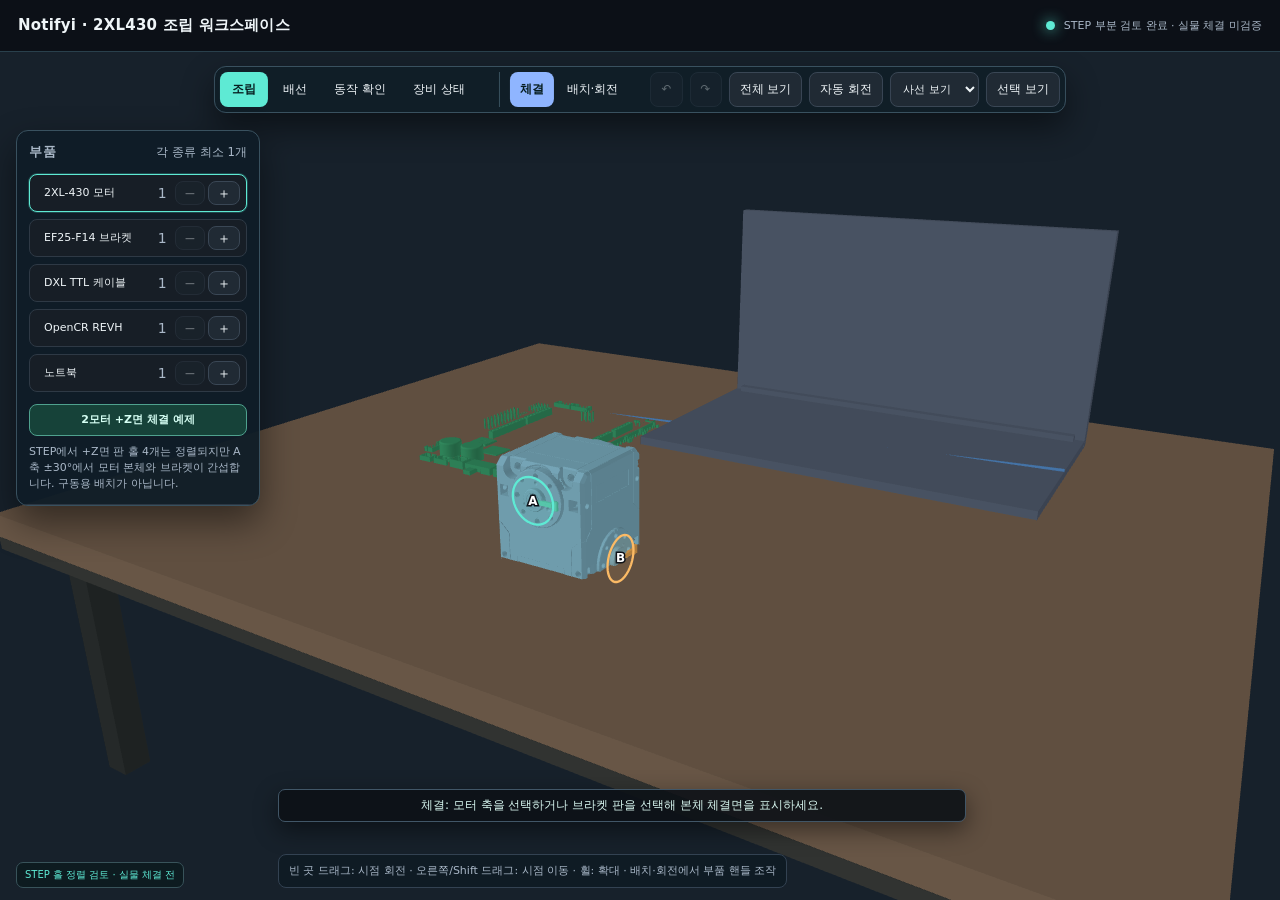
==== commit f216c099: "docs: plan motor sync and digital twin validation" ====
--- a/tools/digital_twin/index.html
+++ b/tools/digital_twin/index.html
@@ -14,21 +14,24 @@
   </header>
   <main>
     <section class="panel stage-panel">
-      <div class="panel-head"><div class="workspace-modes" role="group" aria-label="작업 모드"><button type="button" data-workspace-mode="assembly" class="active" aria-pressed="true">조립</button><button type="button" data-workspace-mode="wiring" aria-pressed="false">배선</button><button type="button" data-workspace-mode="motion" aria-pressed="false">동작 확인</button><button type="button" data-workspace-mode="status" aria-pressed="false">장비 상태</button></div><div class="toolbar workspace-actions"><button id="undoBtn" type="button" title="실행 취소 · ⌘/Ctrl+Z" disabled>↶</button><button id="redoBtn" type="button" title="다시 실행 · ⌘/Ctrl+Shift+Z" disabled>↷</button><button id="resetBtn">전체 보기</button><button id="autoBtn">자동 회전</button><label for="cameraView" class="sr-only">카메라 뷰</label><select id="cameraView"><option value="perspective">사선 보기</option><option value="sockets">3P 연결부</option><option value="front">정면</option><option value="back">뒷면</option><option value="side">오른쪽</option><option value="left">왼쪽</option><option value="top">위쪽</option><option value="bottom">아래쪽</option></select><button type="button" id="focusPartBtn">선택 보기</button></div></div>
-      <div class="viewport"><canvas id="gl" aria-label="2XL-430 모터, EF25-F14 브라켓, DXL TTL 케이블, OpenCR 보드와 노트북의 3D 배치"></canvas><svg id="portOverlay" class="port-overlay" aria-label="기계 체결면과 전기 포트"></svg><svg id="gizmoOverlay" class="gizmo-overlay" aria-label="선택 부품 이동 및 회전 핸들"></svg><div id="motorIdOverlay" class="motor-id-overlay" aria-label="3D 모터별 A/B 실물 ID와 설정 상태"></div><div class="badge">STEP 홀 정렬 검토 · 실물 체결 전</div><div id="stageStatus" class="stage-status" role="status" aria-live="polite">모터 본체 +Z면의 체결 윤곽 → 브라켓 판 → 다른 모터 축을 선택하세요.</div><div class="viewport-hint">빈 곳 드래그: 시점 회전 · 오른쪽/Shift 드래그: 시점 이동 · 휠: 확대 · 부품 선택 후 화살표/회전 링 조작</div></div>
+      <div class="panel-head"><div class="workspace-modes" role="group" aria-label="작업 모드"><button type="button" data-workspace-mode="assembly" class="active" aria-pressed="true">조립</button><button type="button" data-workspace-mode="wiring" aria-pressed="false">배선</button><button type="button" data-workspace-mode="motion" aria-pressed="false">동작 확인</button><button type="button" data-workspace-mode="status" aria-pressed="false">장비 상태</button></div><div id="assemblyTools" class="assembly-tools" role="group" aria-label="조립 도구"><button type="button" data-assembly-tool="connect" class="active" aria-pressed="true">체결</button><button type="button" data-assembly-tool="place" aria-pressed="false">배치·회전</button></div><div class="toolbar workspace-actions"><button id="undoBtn" type="button" title="실행 취소 · ⌘/Ctrl+Z" disabled>↶</button><button id="redoBtn" type="button" title="다시 실행 · ⌘/Ctrl+Shift+Z" disabled>↷</button><button id="resetBtn">전체 보기</button><button id="autoBtn">자동 회전</button><label for="cameraView" class="sr-only">카메라 뷰</label><select id="cameraView"><option value="perspective">사선 보기</option><option value="sockets">3P 연결부</option><option value="front">정면</option><option value="back">뒷면</option><option value="side">오른쪽</option><option value="left">왼쪽</option><option value="top">위쪽</option><option value="bottom">아래쪽</option></select><button type="button" id="focusPartBtn">선택 보기</button></div></div>
+      <div class="viewport"><canvas id="gl" aria-label="2XL-430 모터, EF25-F14 브라켓, DXL TTL 케이블, OpenCR 보드와 노트북의 3D 배치"></canvas><svg id="portOverlay" class="port-overlay" aria-label="기계 체결면과 전기 포트"></svg><svg id="gizmoOverlay" class="gizmo-overlay" aria-label="선택 부품 이동 및 회전 핸들"></svg><div id="motorIdOverlay" class="motor-id-overlay" aria-label="3D 모터별 A/B 실물 ID와 설정 상태"></div><div class="badge">STEP 홀 정렬 검토 · 실물 체결 전</div><div id="stageStatus" class="stage-status" role="status" aria-live="polite">체결: 모터 축을 선택하거나 브라켓 판을 선택해 본체 체결면을 표시하세요.</div><div class="viewport-hint">빈 곳 드래그: 시점 회전 · 오른쪽/Shift 드래그: 시점 이동 · 휠: 확대 · 배치·회전에서 부품 핸들 조작</div></div>
       <div id="axisGuide" class="axis-guide" aria-label="출력축별 브라켓 연결 상태"></div>
       <div class="controls">
         <div class="editor"><div class="editor-head"><strong>선택한 부품</strong><button id="closeInspectorBtn" type="button" aria-label="속성 닫기">×</button><span id="selectionValue" class="selection">모터 1</span></div><div class="mode-buttons"><button id="moveMode" class="active">이동</button><button id="rotateMode">회전</button></div>
-          <details id="preciseTransform" class="precise-transform"><summary>정확한 위치·각도 입력</summary><p class="editor-note">결합된 부품은 연결을 해제한 뒤 배치할 수 있습니다. 단위: 장면 위치 / °</p>
+          <section id="placementRotation" class="placement-rotation" aria-labelledby="placementRotationTitle"><strong id="placementRotationTitle">본체 배치 각도</strong><p>월드 X→Y→Z 순서로 적용합니다. 모터 A/B축 동작 각도와는 별개입니다.</p>
+            <div class="placement-angle-row" data-placement-axis="X"><span>X축</span><div class="placement-angle-choices" role="group" aria-label="본체 X축 배치 각도"><button type="button" data-placement-angle="-90" aria-pressed="false">−90°</button><button type="button" data-placement-angle="0" aria-pressed="true">0°</button><button type="button" data-placement-angle="90" aria-pressed="false">90°</button><button type="button" data-placement-custom aria-pressed="false">기타</button></div><label class="placement-custom" hidden>X축 직접 입력 <input type="number" min="-180" max="180" step="any" inputmode="decimal" aria-label="본체 X축 배치 각도 직접 입력">°</label></div>
+            <div class="placement-angle-row" data-placement-axis="Y"><span>Y축</span><div class="placement-angle-choices" role="group" aria-label="본체 Y축 배치 각도"><button type="button" data-placement-angle="-90" aria-pressed="false">−90°</button><button type="button" data-placement-angle="0" aria-pressed="true">0°</button><button type="button" data-placement-angle="90" aria-pressed="false">90°</button><button type="button" data-placement-custom aria-pressed="false">기타</button></div><label class="placement-custom" hidden>Y축 직접 입력 <input type="number" min="-180" max="180" step="any" inputmode="decimal" aria-label="본체 Y축 배치 각도 직접 입력">°</label></div>
+            <div class="placement-angle-row" data-placement-axis="Z"><span>Z축</span><div class="placement-angle-choices" role="group" aria-label="본체 Z축 배치 각도"><button type="button" data-placement-angle="-90" aria-pressed="false">−90°</button><button type="button" data-placement-angle="0" aria-pressed="true">0°</button><button type="button" data-placement-angle="90" aria-pressed="false">90°</button><button type="button" data-placement-custom aria-pressed="false">기타</button></div><label class="placement-custom" hidden>Z축 직접 입력 <input type="number" min="-180" max="180" step="any" inputmode="decimal" aria-label="본체 Z축 배치 각도 직접 입력">°</label></div>
+          </section>
+          <details id="preciseTransform" class="precise-transform"><summary>정확한 위치 입력</summary><p class="editor-note">결합된 부품은 연결을 해제한 뒤 배치할 수 있습니다. 위치 단위: 장면 좌표</p>
           <div class="row"><label for="partX">X 위치</label><input id="partX" type="number" min="-12" max="12" step=".05" value="0"><span id="partXValue" class="value">0.00</span></div>
           <div class="row"><label for="partY">Y 위치</label><input id="partY" type="number" min="-12" max="12" step=".05" value="0"><span id="partYValue" class="value">0.00</span></div>
           <div class="row"><label for="partZ">Z 위치</label><input id="partZ" type="number" min="-12" max="12" step=".05" value="0"><span id="partZValue" class="value">0.00</span></div>
-          <div class="row"><label for="partAngleX">본체 X</label><input id="partAngleX" type="number" min="-180" max="180" step="1" value="0"><span id="partAngleXValue" class="value">0°</span></div>
-          <div class="row"><label for="partAngleY">본체 Y</label><input id="partAngleY" type="number" min="-180" max="180" step="1" value="0"><span id="partAngleYValue" class="value">0°</span></div>
-          <div class="row"><label for="partAngleZ">본체 Z</label><input id="partAngleZ" type="number" min="-180" max="180" step="1" value="0"><span id="partAngleZValue" class="value">0°</span></div>
-          <div class="row"><label for="rotationAxis">회전 축</label><select id="rotationAxis"><option value="0">X</option><option value="1">Y</option><option value="2" selected>Z</option></select><span></span></div></details>
+          </details>
           <div class="joint-turn-row"><span>선택 모터 A</span><div class="joint-turn-controls"><button type="button" data-joint="A" data-direction="-1" aria-label="A축 반시계방향 회전 · 길게 누르기">↶ 반대</button><button type="button" data-joint="A" data-direction="1" aria-label="A축 시계방향 회전 · 길게 누르기">정방향 ↷</button></div><span id="jointAValue" class="value">0°</span></div>
           <div class="joint-turn-row"><span>선택 모터 B</span><div class="joint-turn-controls"><button type="button" data-joint="B" data-direction="-1" aria-label="B축 반시계방향 회전 · 길게 누르기">↶ 반대</button><button type="button" data-joint="B" data-direction="1" aria-label="B축 시계방향 회전 · 길게 누르기">정방향 ↷</button></div><span id="jointBValue" class="value">0°</span></div>
+          <p class="joint-preview-note">A/B ±90°는 화면 미리보기 범위입니다. 실물 ID별 허용각·간섭·부하는 아직 확인하지 않았습니다.</p>
           <div id="connectedPose" class="connected-pose" hidden><strong>체결 후 상대 모터 자세</strong><p id="connectedPoseHint">모터 몸체를 좌우로 드래그해 체결된 축을 돌립니다.</p><div class="connected-pose-actions"><button type="button" data-pose-angle="-90">−90° 눕혀보기</button><button type="button" data-pose-angle="0">0°</button><button type="button" data-pose-angle="90">+90° 눕혀보기</button></div><small>화면 시뮬레이션만 변경합니다. 실제 구동 범위·간섭 검증과는 별개입니다.</small></div>
           <div id="bracketRootEditor" class="row" hidden><label for="bracketRootSide">브라켓 기준</label><select id="bracketRootSide"><option value="plate">본체 고정 · 축 모터 이동</option><option value="fork">축 고정 · 본체 이동</option></select><span></span></div>
           <div id="bracketContactStatus" class="bracket-contacts" hidden aria-live="polite"></div>
@@ -57,7 +60,7 @@
       <div class="note">A/B는 화면의 임시 축 이름이며 다이나믹셀 ID와 같지 않습니다. 실물의 어느 ID가 어느 축인지 별도로 확인해야 합니다.</div>
     </aside>
   </main>
-  <script src="./project_state.js"></script>
-  <script src="./workspace.js"></script>
+  <script src="./project_state.js?v=desk-y0-20261005"></script>
+  <script src="./workspace.js?v=placement-angles-20261005"></script>
 </body>
 </html>
--- a/tools/digital_twin/workspace.css
+++ b/tools/digital_twin/workspace.css
@@ -11,6 +11,12 @@
 .workspace-modes { display:flex; gap:3px; }
 .workspace-modes button { border:0; padding:9px 12px; background:transparent; font-size:12px; }
 .workspace-modes button.active { color:#071e20; background:var(--cyan); font-weight:700; }
+.assembly-tools { display:flex; gap:3px; margin-left:10px; padding-left:10px; border-left:1px solid #39515f; }
+.assembly-tools button { border:0; padding:9px 10px; background:transparent; font-size:12px; }
+.assembly-tools button.active { color:#071e20; background:#8fb5ff; font-weight:700; }
+body[data-workspace-mode=wiring] .assembly-tools,
+body[data-workspace-mode=motion] .assembly-tools,
+body[data-workspace-mode=status] .assembly-tools { display:none; }
 .workspace-actions { margin-left:10px; flex-wrap:nowrap; }
 .workspace-actions button { padding:8px 10px; font-size:12px; }
 .workspace-actions select { padding:7px 8px; font-size:11px; max-width:102px; }
@@ -20,6 +26,9 @@
 .stage-panel .viewport canvas.dragging { cursor:grabbing; }
 .badge { top:auto; bottom:12px; left:16px; font-size:10px; }
 .fit-warning { color:#ffd6a4; border-left:3px solid #ef9c48; padding-left:8px; }
+.controls #fitAudit { padding:8px 10px; border:1px solid #435665; border-radius:8px; background:#15232c; line-height:1.5; }
+.controls #fitAudit[data-verdict="interference"],.controls #fitAudit[data-verdict="invalid"] { border-color:#ad7849; background:#35271e; }
+.joint-preview-note { display:none; color:#ffd6a4; font-size:11px; line-height:1.45; }
 .stage-status { top:auto; bottom:78px; left:278px; right:314px; width:auto; max-width:none; transform:none; text-align:center; font-size:12px; box-shadow:0 8px 24px #0007; }
 .viewport-hint { left:278px; bottom:12px; max-width:calc(100vw - 600px); font-size:11px; background:rgba(13,26,35,.78); }
 .viewport-nav { left:auto; right:16px; top:78px; max-width:none; }
@@ -42,6 +51,18 @@
 .controls .row label { font-size:11px; }
 .controls .row input[type=number] { width:100%; min-width:0; padding:6px; color:var(--text); background:#0b1b24; border:1px solid #49606e; border-radius:6px; font:inherit; }
 .controls .row .value { font-size:10px; }
+.placement-rotation { display:grid; gap:8px; margin:10px 0; padding:10px; border:1px solid #36505d; border-radius:8px; background:#10232d; }
+.placement-rotation strong { color:#d9f7ef; font-size:12px; }
+.placement-rotation p { color:#9fb8c1; font-size:10px; line-height:1.45; }
+.placement-angle-row { display:grid; gap:5px; padding-top:7px; border-top:1px solid #29414c; }
+.placement-angle-row > span { color:#c8dde3; font-size:11px; font-weight:700; }
+.placement-angle-choices { display:grid; grid-template-columns:repeat(4,minmax(0,1fr)); gap:4px; }
+.placement-angle-choices button { min-width:0; min-height:32px; padding:4px 2px; font-size:10px; border-color:#45606c; }
+.placement-angle-choices button[aria-pressed=true] { color:#071e20; background:#8fb5ff; border-color:#8fb5ff; font-weight:700; }
+.placement-angle-choices button:disabled { opacity:.48; cursor:not-allowed; }
+.placement-custom { display:flex; align-items:center; gap:6px; color:#c8dde3; font-size:10px; }
+.placement-custom[hidden] { display:none; }
+.placement-custom input { width:74px; min-width:0; padding:6px; color:var(--text); background:#0b1b24; border:1px solid #49606e; border-radius:6px; font:inherit; }
 .precise-transform { margin-top:3px; border:1px solid #36505d; border-radius:8px; padding:8px; }
 .precise-transform summary { cursor:pointer; color:#b9d1d8; font-size:11px; }
 .precise-transform .editor-note { margin-top:8px; }
@@ -78,10 +99,12 @@
 body[data-workspace-mode=wiring] .controls .editor > :not(.editor-head):not(#mateStatus) { display:none; }
 body[data-workspace-mode=wiring] aside.panel > :first-child { display:block; }
 body[data-workspace-mode=motion] .controls .joint-turn-row { display:grid; }
+body[data-workspace-mode=motion] .controls .joint-preview-note { display:block; }
 body:not([data-workspace-mode=motion]) .connected-pose { display:none; }
 body[data-workspace-mode=motion] .controls #axisIdEditor:not([hidden]) { display:block; }
 body[data-workspace-mode=assembly] .controls #bracketContactStatus:not([hidden]) { display:block; }
 body[data-workspace-mode=motion] .controls .mode-buttons,
+body[data-workspace-mode=motion] .controls .placement-rotation,
 body[data-workspace-mode=motion] .controls .precise-transform,
 body[data-workspace-mode=motion] .controls #bracketRootEditor,
 body[data-workspace-mode=motion] .controls > .row { display:none; }
@@ -103,6 +126,8 @@
 @media(max-width:980px) {
   .stage-panel .panel-head { left:8px; transform:none; right:8px; justify-content:space-between; }
   .workspace-modes button { padding:7px; }
+  .assembly-tools { margin-left:4px; padding-left:4px; }
+  .assembly-tools button { padding:7px; }
   .workspace-actions { gap:3px; margin-left:4px; }
   .workspace-actions #autoBtn { display:none; }
   aside.panel { top:124px; width:208px; }
@@ -115,12 +140,17 @@
   header { height:48px; padding:8px; }
   header .status { display:none; }
   main { height:calc(100vh - 48px); }
-  .stage-panel .panel-head { top:6px; left:6px; right:6px; padding:3px; overflow:auto; }
-  .workspace-modes button { font-size:10px; }
-  aside.panel { top:62px; left:6px; bottom:auto; width:170px; max-height:35vh; }
-  .controls { top:auto; right:6px; left:6px; bottom:46px; width:auto; max-height:28vh; }
+  .stage-panel .panel-head { top:6px; left:6px; right:6px; min-height:52px; padding:3px; display:flex; flex-direction:row; align-items:center; justify-content:flex-start; gap:4px; overflow-x:auto; overflow-y:hidden; scrollbar-width:thin; }
+  .stage-panel .panel-head > * { flex:0 0 auto; }
+  .workspace-modes button { font-size:11px; min-height:44px; }
+  .assembly-tools button,.workspace-actions button,.workspace-actions select { min-height:44px; }
+  aside.panel { top:112px; left:6px; bottom:auto; width:218px; max-height:31vh; }
+  aside.panel .part-row { grid-template-columns:minmax(0,1fr) auto 38px 38px; }
+  aside.panel .part-row > button { min-height:38px; }
+  .controls { top:auto; right:6px; left:6px; bottom:6px; width:auto; max-height:45vh; overscroll-behavior:contain; }
+  .controls button,.controls select { min-height:40px; }
   body[data-workspace-mode=status] aside.panel { width:calc(100vw - 12px); max-height:70vh; }
   body[data-workspace-mode=status] .motor-id-overlay { display:none; }
-  .stage-status { bottom:calc(28vh + 55px); left:6px; right:6px; transform:none; max-width:none; }
+  .stage-status { bottom:calc(45vh + 16px); left:6px; right:6px; transform:none; max-width:none; }
   .badge { display:none; }
 }
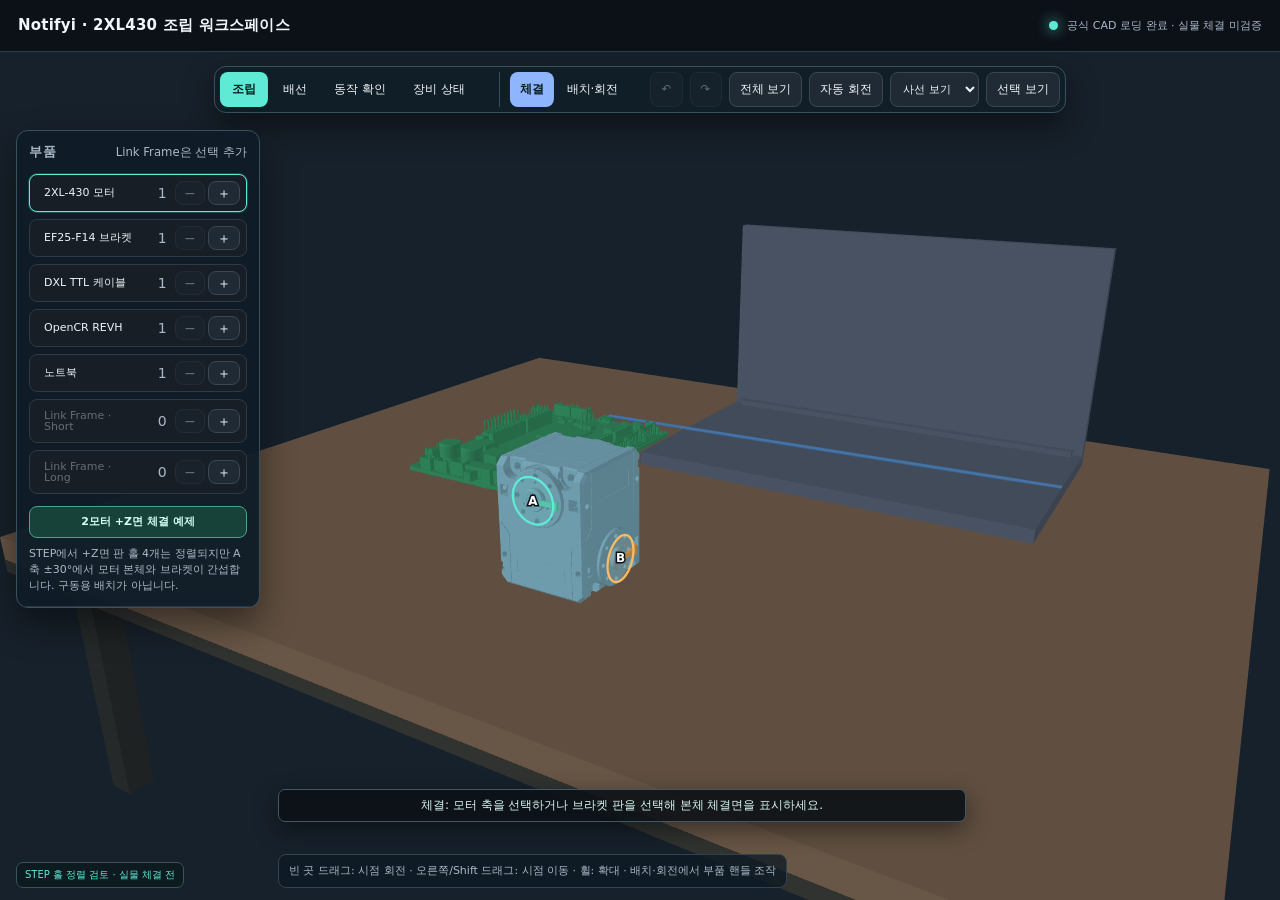
==== commit 2312141d: "feat: add link frame assets and direct 3D assembly manipulation" ====
--- a/tools/digital_twin/index.html
+++ b/tools/digital_twin/index.html
@@ -16,9 +16,17 @@
     <section class="panel stage-panel">
       <div class="panel-head"><div class="workspace-modes" role="group" aria-label="작업 모드"><button type="button" data-workspace-mode="assembly" class="active" aria-pressed="true">조립</button><button type="button" data-workspace-mode="wiring" aria-pressed="false">배선</button><button type="button" data-workspace-mode="motion" aria-pressed="false">동작 확인</button><button type="button" data-workspace-mode="status" aria-pressed="false">장비 상태</button></div><div id="assemblyTools" class="assembly-tools" role="group" aria-label="조립 도구"><button type="button" data-assembly-tool="connect" class="active" aria-pressed="true">체결</button><button type="button" data-assembly-tool="place" aria-pressed="false">배치·회전</button></div><div class="toolbar workspace-actions"><button id="undoBtn" type="button" title="실행 취소 · ⌘/Ctrl+Z" disabled>↶</button><button id="redoBtn" type="button" title="다시 실행 · ⌘/Ctrl+Shift+Z" disabled>↷</button><button id="resetBtn">전체 보기</button><button id="autoBtn">자동 회전</button><label for="cameraView" class="sr-only">카메라 뷰</label><select id="cameraView"><option value="perspective">사선 보기</option><option value="sockets">3P 연결부</option><option value="front">정면</option><option value="back">뒷면</option><option value="side">오른쪽</option><option value="left">왼쪽</option><option value="top">위쪽</option><option value="bottom">아래쪽</option></select><button type="button" id="focusPartBtn">선택 보기</button></div></div>
       <div class="viewport"><canvas id="gl" aria-label="2XL-430 모터, EF25-F14 브라켓, DXL TTL 케이블, OpenCR 보드와 노트북의 3D 배치"></canvas><svg id="portOverlay" class="port-overlay" aria-label="기계 체결면과 전기 포트"></svg><svg id="gizmoOverlay" class="gizmo-overlay" aria-label="선택 부품 이동 및 회전 핸들"></svg><div id="motorIdOverlay" class="motor-id-overlay" aria-label="3D 모터별 A/B 실물 ID와 설정 상태"></div><div class="badge">STEP 홀 정렬 검토 · 실물 체결 전</div><div id="stageStatus" class="stage-status" role="status" aria-live="polite">체결: 모터 축을 선택하거나 브라켓 판을 선택해 본체 체결면을 표시하세요.</div><div class="viewport-hint">빈 곳 드래그: 시점 회전 · 오른쪽/Shift 드래그: 시점 이동 · 휠: 확대 · 배치·회전에서 부품 핸들 조작</div></div>
+      <div id="placementToolbar" class="placement-toolbar" hidden aria-label="선택 부품 배치 도구">
+        <span id="placementSelection">부품 선택</span>
+        <div role="group" aria-label="화면에서 직접 조작"><button id="directMoveBtn" type="button" aria-pressed="true">이동</button><button id="directRotateBtn" type="button" aria-pressed="false">회전</button></div>
+        <button id="groundPartBtn" type="button">책상 위에 놓기</button>
+        <button id="groundAllBtn" type="button" title="기존 저장 배치도 체결을 유지해 높이를 맞춥니다">전체 높이 맞춤</button>
+        <output id="transformReadout" aria-live="off">책상 윗면 Y = 0</output>
+      </div>
       <div id="axisGuide" class="axis-guide" aria-label="출력축별 브라켓 연결 상태"></div>
       <div class="controls">
         <div class="editor"><div class="editor-head"><strong>선택한 부품</strong><button id="closeInspectorBtn" type="button" aria-label="속성 닫기">×</button><span id="selectionValue" class="selection">모터 1</span></div><div class="mode-buttons"><button id="moveMode" class="active">이동</button><button id="rotateMode">회전</button></div>
+          <p id="linkFrameInfo" class="small" hidden></p>
           <section id="placementRotation" class="placement-rotation" aria-labelledby="placementRotationTitle"><strong id="placementRotationTitle">본체 배치 각도</strong><p>월드 X→Y→Z 순서로 적용합니다. 모터 A/B축 동작 각도와는 별개입니다.</p>
             <div class="placement-angle-row" data-placement-axis="X"><span>X축</span><div class="placement-angle-choices" role="group" aria-label="본체 X축 배치 각도"><button type="button" data-placement-angle="-90" aria-pressed="false">−90°</button><button type="button" data-placement-angle="0" aria-pressed="true">0°</button><button type="button" data-placement-angle="90" aria-pressed="false">90°</button><button type="button" data-placement-custom aria-pressed="false">기타</button></div><label class="placement-custom" hidden>X축 직접 입력 <input type="number" min="-180" max="180" step="any" inputmode="decimal" aria-label="본체 X축 배치 각도 직접 입력">°</label></div>
             <div class="placement-angle-row" data-placement-axis="Y"><span>Y축</span><div class="placement-angle-choices" role="group" aria-label="본체 Y축 배치 각도"><button type="button" data-placement-angle="-90" aria-pressed="false">−90°</button><button type="button" data-placement-angle="0" aria-pressed="true">0°</button><button type="button" data-placement-angle="90" aria-pressed="false">90°</button><button type="button" data-placement-custom aria-pressed="false">기타</button></div><label class="placement-custom" hidden>Y축 직접 입력 <input type="number" min="-180" max="180" step="any" inputmode="decimal" aria-label="본체 Y축 배치 각도 직접 입력">°</label></div>
@@ -35,21 +43,23 @@
           <div id="connectedPose" class="connected-pose" hidden><strong>체결 후 상대 모터 자세</strong><p id="connectedPoseHint">모터 몸체를 좌우로 드래그해 체결된 축을 돌립니다.</p><div class="connected-pose-actions"><button type="button" data-pose-angle="-90">−90° 눕혀보기</button><button type="button" data-pose-angle="0">0°</button><button type="button" data-pose-angle="90">+90° 눕혀보기</button></div><small>화면 시뮬레이션만 변경합니다. 실제 구동 범위·간섭 검증과는 별개입니다.</small></div>
           <div id="bracketRootEditor" class="row" hidden><label for="bracketRootSide">브라켓 기준</label><select id="bracketRootSide"><option value="plate">본체 고정 · 축 모터 이동</option><option value="fork">축 고정 · 본체 이동</option></select><span></span></div>
           <div id="bracketContactStatus" class="bracket-contacts" hidden aria-live="polite"></div>
-          <div id="axisIdEditor"><div class="editor-head"><strong>실물 모터 ID 배정</strong><small>확인 전에는 미배정</small></div><div class="axis-id-controls"><label for="axisIdA">A축 ID<select id="axisIdA"></select></label><label for="axisIdB">B축 ID<select id="axisIdB"></select></label></div><p class="editor-note">선택한 2XL 하우징의 A/B축에 실제 ID를 직접 지정하세요. 설정·마지막 수동 스캔값만 표시하며 모터 명령은 보내지 않습니다.</p></div>
+          <div id="axisIdEditor"><div class="editor-head"><strong>실물 모터 ID 배정</strong><small>확인 전에는 미배정</small></div><div class="axis-id-controls"><label for="axisIdA">A축 ID<select id="axisIdA"></select></label><label for="axisIdB">B축 ID<select id="axisIdB"></select></label></div><p class="editor-note">선택한 2XL 하우징의 A/B축에 실제 ID를 직접 지정하세요. 설정값과 수동 스캔 또는 읽기 전용 관측값만 표시하며 모터 명령은 보내지 않습니다.</p></div>
           <div class="toolbar"><button id="detachBtn">선택 부품 연결 해제</button></div>
           <p id="mateStatus" class="editor-note" aria-live="polite">브라켓 판→한 모터 본체, 포크→다른 모터의 한 축을 선택하세요. 포크는 혼과 아이들러 두 면에 함께 걸립니다.</p>
           <div class="toolbar"><button id="resetPartBtn">선택 부품 초기 위치</button><button id="resetAllBtn">전체 초기 배치</button></div>
           <p class="editor-note">본체 회전은 배치 방향이고 A/B 회전은 축 동작입니다. 결합된 자식 모터의 본체 위치와 방향은 부모 연결이 결정합니다.</p><p id="fitAudit" class="editor-note" role="status">STEP 간섭 검토: 조립 구성 선택 전</p>
+          <details id="fitAuditDetails" class="fit-audit-details"><summary>브라켓별 검증 범위 보기</summary><div id="fitAuditList"></div></details>
         </div>
       </div>
     </section>
     <aside class="panel">
-      <div class="section"><div class="editor-head"><h2>부품</h2><small>각 종류 최소 1개</small></div><div id="partList" class="part-list" style="margin-top:12px"></div><button id="exampleAssemblyBtn" type="button" class="example-assembly">2모터 +Z면 체결 예제</button><p class="editor-note">STEP에서 +Z면 판 홀 4개는 정렬되지만 A축 ±30°에서 모터 본체와 브라켓이 간섭합니다. 구동용 배치가 아닙니다.</p></div>
+      <div class="section"><div class="editor-head"><h2>부품</h2><small>Link Frame은 선택 추가</small></div><div id="partList" class="part-list" style="margin-top:12px"></div><button id="exampleAssemblyBtn" type="button" class="example-assembly">2모터 +Z면 체결 예제</button><p class="editor-note">STEP에서 +Z면 판 홀 4개는 정렬되지만 A축 ±30°에서 모터 본체와 브라켓이 간섭합니다. 구동용 배치가 아닙니다.</p></div>
       <div class="section"><h2>작업 저장</h2><p>이 브라우저에 자동 저장합니다. 맥·삼성 노트북 사이에는 JSON 파일을 옮겨 불러오세요.</p><div class="toolbar" style="margin-top:12px"><button id="exportProjectBtn" type="button">JSON 내보내기</button><button id="importProjectBtn" type="button">JSON 불러오기</button><input id="projectFile" type="file" accept=".json,application/json" hidden></div><p id="projectStatus" class="editor-note" role="status" aria-live="polite">저장 상태 확인 중</p></div>
-      <div class="section"><h2>현재 장비 연결</h2><p>삼성 노트북 ↔ Micro‑B USB ↔ OpenCR ↔ TTL 3핀 공통 버스 ↔ 2XL430. RS‑485 4핀은 이 모터의 연결 후보가 아닙니다.</p><div id="connectionChecks" class="connection-checks" aria-label="연결 상태: 화면 배선, USB 장치 경로, 모터 응답을 구분해 표시"></div><p id="hardwareStatus" class="summary" role="status">실물 상태 미확인 · 화면은 배선 계획입니다.</p><div id="jointMap" class="motor-map" aria-label="ID별 zero 설정과 마지막 수동 스캔 상태"></div><p>zero는 설정상 기준 tick입니다. 토크 0/1은 마지막 스캔의 인가 여부이며 실제 토크 크기(N·m)가 아닙니다.</p><p id="ledStatus">LD1(보드 전원), LD2(USB 통신), USER1/2(브리지 RX/TX): 실제 LED 상태 미측정.</p><p>모터 각도·이동 여부도 미측정입니다. USB 장치 경로가 보여도 모터 전원이나 응답을 뜻하지 않습니다.</p></div>
+      <div class="section"><h2>현재 장비 연결</h2><p>삼성 노트북 ↔ Micro‑B USB ↔ OpenCR ↔ TTL 3핀 공통 버스 ↔ 2XL430. RS‑485 4핀은 이 모터의 연결 후보가 아닙니다.</p><div id="connectionChecks" class="connection-checks" aria-label="연결 상태: 화면 배선, USB 장치 경로, 모터 응답을 구분해 표시"></div><details class="cable-measurements"><summary>화면상 케이블 직선거리</summary><div id="cableMeasurements"></div><p>표시된 3P 소켓 중심 간 직선거리만 계산합니다. 소켓 위치는 STEP 외접 범위 기반 근사치입니다. 케이블 경로·굽힘·여유 길이·가동 중 장력은 포함하지 않으므로 180 mm 케이블 사용 가능 판정이 아닙니다.</p></details><p id="hardwareStatus" class="summary" role="status">실물 상태 미확인 · 화면은 배선 계획입니다.</p><div id="jointMap" class="motor-map" aria-label="ID별 zero 설정과 관측 상태"></div><p>zero는 설정상 기준 tick입니다. 토크 0/1은 관측 시점의 인가 여부이며 실제 토크 크기(N·m)가 아닙니다. 관측 시각과 오래된 값 여부를 확인하세요.</p><p id="ledStatus">LD1(보드 전원), LD2(USB 통신), USER1/2(브리지 RX/TX): 실제 LED 상태 미측정.</p><p>관측 tick은 아직 3D 축 움직임으로 변환하지 않습니다. USB 장치 경로가 보여도 모터 전원이나 응답을 뜻하지 않습니다.</p></div>
       <details class="reference-details"><summary>OpenCR 배선 방향 · 위에서 본 개략도</summary><div class="section"><svg viewBox="0 0 360 180" role="img" aria-label="왼쪽 전원 입력, 아래 왼쪽 TTL 3핀 세 개, 아래 오른쪽 RS485 4핀 세 개, 오른쪽 Micro-B USB가 있는 OpenCR 보드 개략도" style="width:100%;max-width:480px;background:#0e1b21;border:1px solid #34434e;border-radius:10px"><rect x="48" y="22" width="258" height="118" rx="10" fill="#173c32" stroke="#6bb897" stroke-width="2"/><text x="125" y="82" fill="#e6f4ee" font-size="16" font-weight="700">OpenCR REVH</text><rect x="7" y="70" width="40" height="22" fill="#b28c42"/><text x="5" y="61" fill="#d4dddc" font-size="12">외부 전원</text><rect x="306" y="66" width="45" height="22" fill="#688bb9"/><text x="303" y="58" fill="#d4dddc" font-size="12">USB Micro-B</text><g fill="#7e95d4"><rect x="60" y="138" width="29" height="22"/><rect x="93" y="138" width="29" height="22"/><rect x="126" y="138" width="29" height="22"/></g><g fill="#828c91"><rect x="184" y="138" width="29" height="22"/><rect x="217" y="138" width="29" height="22"/><rect x="250" y="138" width="29" height="22"/></g><text x="68" y="177" fill="#bdcafa" font-size="12">TTL 3P ×3</text><text x="198" y="177" fill="#c5d0d6" font-size="12">RS-485 4P ×3</text></svg><p>단자군의 상대 위치만 나타낸 안내도입니다. LED 위치·핀 번호·체결 치수는 이 그림에 표시하지 않았습니다. 실제 연결은 보드 인쇄와 제조사 핀맵을 대조하세요.</p></div></details>
       <div class="section"><h2>조립 가이드</h2><ol class="workflow"><li><span>1</span><p>브라켓 판을 한 2XL 본체의 측면에 연결합니다. +Z면의 네 홀만 STEP 정렬을 확인했습니다.</p></li><li><span>2</span><p>포크를 다른 2XL의 <b>A 또는 B 한 축</b>에 연결합니다. 포크 양쪽은 그 축의 출력 혼과 반대편 아이들러에 함께 걸립니다.</p></li><li><span>3</span><p>브라켓 한 개의 접촉 위치는 <b>출력 혼·아이들러·본체 판</b> 세 곳입니다. 두 하우징을 잇지만, 예제 배치는 A축 ±30°에서 간섭합니다.</p></li></ol></div>
       <div class="section"><h2>현재 작업</h2><p id="connectionSummary" class="summary">브라켓 양쪽 연결 전입니다.</p><p>축 하나에는 포크 하나, 본체의 각 체결 후보면에는 판 하나를 연결합니다. 브라켓이 양쪽에 연결되면 기준면 변경 전 결합을 해제해야 합니다.</p></div>
+      <details class="reference-details" id="assemblyBom"><summary>현재 조립안 부품 수량</summary><div class="section"><div id="assemblyBomList"></div><p>화면에 둔 수량입니다. 브라켓은 판·포크 양쪽, 케이블은 양 끝을 연결한 수량만 ‘연결 완료’로 셉니다. 나사·스페이서·실제 재고는 포함하지 않습니다.</p><button id="exportBomBtn" type="button">수량표 CSV 내보내기</button></div></details>
       <details class="reference-details"><summary>도면 출처·치수·검증 한계</summary>
       <div class="section"><h2>채택 포맷</h2><div class="file"><span>2XL-430.step.stl</span><small>첨부 STEP 원본 크기</small></div><p>사용자가 제공한 2XL-430.stp를 배율 변경 없이 메시화했습니다. 다만 이 STEP는 앞서 받은 2XC-430.stp와 바이트 단위로 동일합니다. 두 제품의 외형 사양도 같지만, 파일명만으로 2XL 전용 형상임을 독립적으로 입증할 수는 없습니다.</p><div class="file"><span>EF25-F14.stp</span><small>1 solid · 768 faces</small></div><p>브라켓은 X430 계열 호환 프레임의 독립 메시입니다. 출력 혼과 반대편 지지부의 실제 체결 홀·볼트 규격은 이 화면으로 확정하지 않습니다.</p><div class="file"><span>X3P JST-JST 180mm cable</span><small>DXL TTL 3P</small></div><p>2XL430 기본 구성품인 X3P JST-JST 케이블을 기준으로 표시합니다. 모터와 OpenCR의 TTL 포트는 같은 멀티드롭 버스에 연결됩니다.</p><div class="file"><span>OpenCR_REVH.step</span><small>68 solids · 10311 faces</small></div><p>ROBOTIS 공식 OpenCR-Hardware 저장소의 REVH STEP에서 제공된 보드 모델입니다. 표시용으로 공식 STL을 사용했습니다.</p></div>
       <div class="section"><h2>형상 정보</h2><div class="metrics" style="padding:12px 0 0"><div class="metric"><span>2XL430 실제 사양</span><strong>36 × 46.5 × 36</strong></div><div class="metric"><span>DXL cable</span><strong>X3P / 180</strong></div><div class="metric"><span>OpenCR mesh bounds</span><strong>75.01 × 109.00 × 19.36</strong></div><div class="metric"><span>단위</span><strong>mm</strong></div></div></div>
@@ -60,7 +70,11 @@
       <div class="note">A/B는 화면의 임시 축 이름이며 다이나믹셀 ID와 같지 않습니다. 실물의 어느 ID가 어느 축인지 별도로 확인해야 합니다.</div>
     </aside>
   </main>
-  <script src="./project_state.js?v=desk-y0-20261005"></script>
-  <script src="./workspace.js?v=placement-angles-20261005"></script>
+  <script src="./project_state.js?v=link-frames-20261006"></script>
+  <script src="./fit_audit.js?v=bracket-scope-20261005"></script>
+  <script src="./cable_measure.js?v=straight-line-20261005"></script>
+  <script src="./assembly_bom.js?v=link-names-20261006"></script>
+  <script src="./scene_manipulation.js?v=cad-placement-20261006"></script>
+  <script src="./workspace.js?v=cad-placement-20261006"></script>
 </body>
 </html>
--- a/tools/digital_twin/workspace.css
+++ b/tools/digital_twin/workspace.css
@@ -26,6 +26,19 @@
 .stage-panel .viewport canvas.dragging { cursor:grabbing; }
 .badge { top:auto; bottom:12px; left:16px; font-size:10px; }
 .fit-warning { color:#ffd6a4; border-left:3px solid #ef9c48; padding-left:8px; }
+.fit-audit-details { margin-top:10px; padding:8px 10px; border:1px solid #36505d; border-radius:8px; font-size:11px; }
+.fit-audit-details summary { cursor:pointer; color:#d9f7ef; }
+.fit-audit-card { margin-top:10px; padding-top:8px; border-top:1px solid #36505d; }
+.fit-audit-card strong { display:block; margin-bottom:5px; }
+.fit-audit-card p { margin:5px 0; line-height:1.4; }
+.fit-audit-card [data-status="interference"], .fit-audit-card [data-status="invalid"] { color:#ffd6a4; }
+.cable-measurements { margin:12px 0; padding:9px 11px; border:1px solid #36505d; border-radius:8px; font-size:11px; }
+.cable-measurements summary { cursor:pointer; color:#d9f7ef; }
+.cable-measurements p { margin:7px 0; line-height:1.45; }
+.cable-measurements [data-over-reference="true"] { color:#ffd6a4; }
+#assemblyBomList table { width:100%; border-collapse:collapse; font-size:10px; font-variant-numeric:tabular-nums; }
+#assemblyBomList th, #assemblyBomList td { padding:7px 3px; border-bottom:1px solid #36505d; text-align:left; vertical-align:top; }
+#assemblyBomList th:not(:first-child), #assemblyBomList td:not(:first-child) { text-align:right; white-space:nowrap; }
 .controls #fitAudit { padding:8px 10px; border:1px solid #435665; border-radius:8px; background:#15232c; line-height:1.5; }
 .controls #fitAudit[data-verdict="interference"],.controls #fitAudit[data-verdict="invalid"] { border-color:#ad7849; background:#35271e; }
 .joint-preview-note { display:none; color:#ffd6a4; font-size:11px; line-height:1.45; }
@@ -88,13 +101,31 @@
 aside.panel .part-name { font-size:11px; }
 .example-assembly { width:100%; margin-top:12px; border-color:#4fa18e; color:#d6fff4; background:#164239; font-size:11px; font-weight:700; }
 aside.panel > :not(:first-child) { display:none; }
-.gizmo-overlay { position:absolute; inset:0; width:100%; height:100%; pointer-events:none; overflow:visible; }
-.gizmo-axis { pointer-events:stroke; fill:none; stroke-width:24px; stroke-linecap:round; opacity:.93; cursor:move; }
+.gizmo-overlay { position:absolute; inset:0; width:100%; height:100%; pointer-events:none; overflow:visible; touch-action:none; }
+.gizmo-axis { pointer-events:stroke; fill:none; stroke-width:14px; stroke-linecap:round; stroke-opacity:.12; cursor:move; }
 .gizmo-axis-core { pointer-events:none; fill:none; stroke-width:4px; stroke-linecap:round; }
 .gizmo-handle { pointer-events:all; stroke:#fff; stroke-width:1.5px; cursor:move; }
-.gizmo-rotate { pointer-events:stroke; fill:none; stroke-width:24px; opacity:.86; cursor:ew-resize; }
+.gizmo-rotate { pointer-events:stroke; fill:none; stroke-width:14px; stroke-opacity:.12; cursor:ew-resize; }
 .gizmo-rotate-core { pointer-events:none; fill:none; stroke-width:3px; }
-.gizmo-axis:hover,.gizmo-rotate:hover { opacity:1; filter:drop-shadow(0 0 5px white); }
+.gizmo-axis:hover,.gizmo-rotate:hover { stroke-opacity:.5; filter:drop-shadow(0 0 3px white); }
+.gizmo-plane { pointer-events:all; stroke-width:1.5px; fill-opacity:.16; cursor:move; }
+.gizmo-plane:hover,.gizmo-plane:focus-visible { fill-opacity:.5; stroke:#fff; }
+.gizmo-center { pointer-events:all; fill:#f4f7f8; stroke:#172730; stroke-width:2px; cursor:move; }
+.gizmo-center:hover { fill:#64dfd1; }
+.placement-toolbar { position:absolute; z-index:4; left:50%; top:78px; transform:translateX(-50%); display:flex; align-items:center; gap:6px; max-width:calc(100% - 580px); padding:7px 9px; background:rgba(16,30,39,.96); border:1px solid #42545e; border-radius:9px; box-shadow:0 5px 15px #0003; flex-wrap:wrap; }
+.placement-toolbar[hidden] { display:none; }
+.placement-toolbar > span { font-size:11px; color:#cad9df; width:100%; }
+.placement-toolbar [role=group] { display:flex; gap:2px; }
+.placement-toolbar button { font-size:11px; padding:6px 8px; min-height:32px; white-space:nowrap; }
+.placement-toolbar button[aria-pressed=true] { background:#58dbc7; color:#092b27; border-color:#58dbc7; }
+.placement-toolbar output { font-size:11px; color:#c9d4dc; width:100%; font-variant-numeric:tabular-nums; }
+@media(max-width:980px) { .placement-toolbar { top:76px; max-width:calc(100% - 20px); } }
+@media(min-width:701px) and (max-width:980px) {
+  body[data-workspace-mode=assembly][data-placement-tool=place] aside.panel { top:236px; max-height:calc(100% - 250px); }
+  body[data-workspace-mode=assembly][data-placement-tool=place] .controls { top:184px; max-height:calc(100% - 198px); }
+}
+@media(max-width:700px) { .placement-toolbar { top:65px; left:6px; right:6px; max-width:none; transform:none; padding:4px 6px; } .placement-toolbar > span { display:none; } .placement-toolbar button { min-height:36px; } .placement-toolbar output { width:auto; } }
+@media(max-width:700px) { body[data-workspace-mode=assembly][data-placement-tool=place] aside.panel { top:210px; max-height:24vh; } }
 .gizmo-label { pointer-events:none; fill:#fff; font-size:11px; font-weight:800; paint-order:stroke; stroke:#08131b; stroke-width:3px; }
 body[data-workspace-mode=wiring] .controls .editor > :not(.editor-head):not(#mateStatus) { display:none; }
 body[data-workspace-mode=wiring] aside.panel > :first-child { display:block; }
